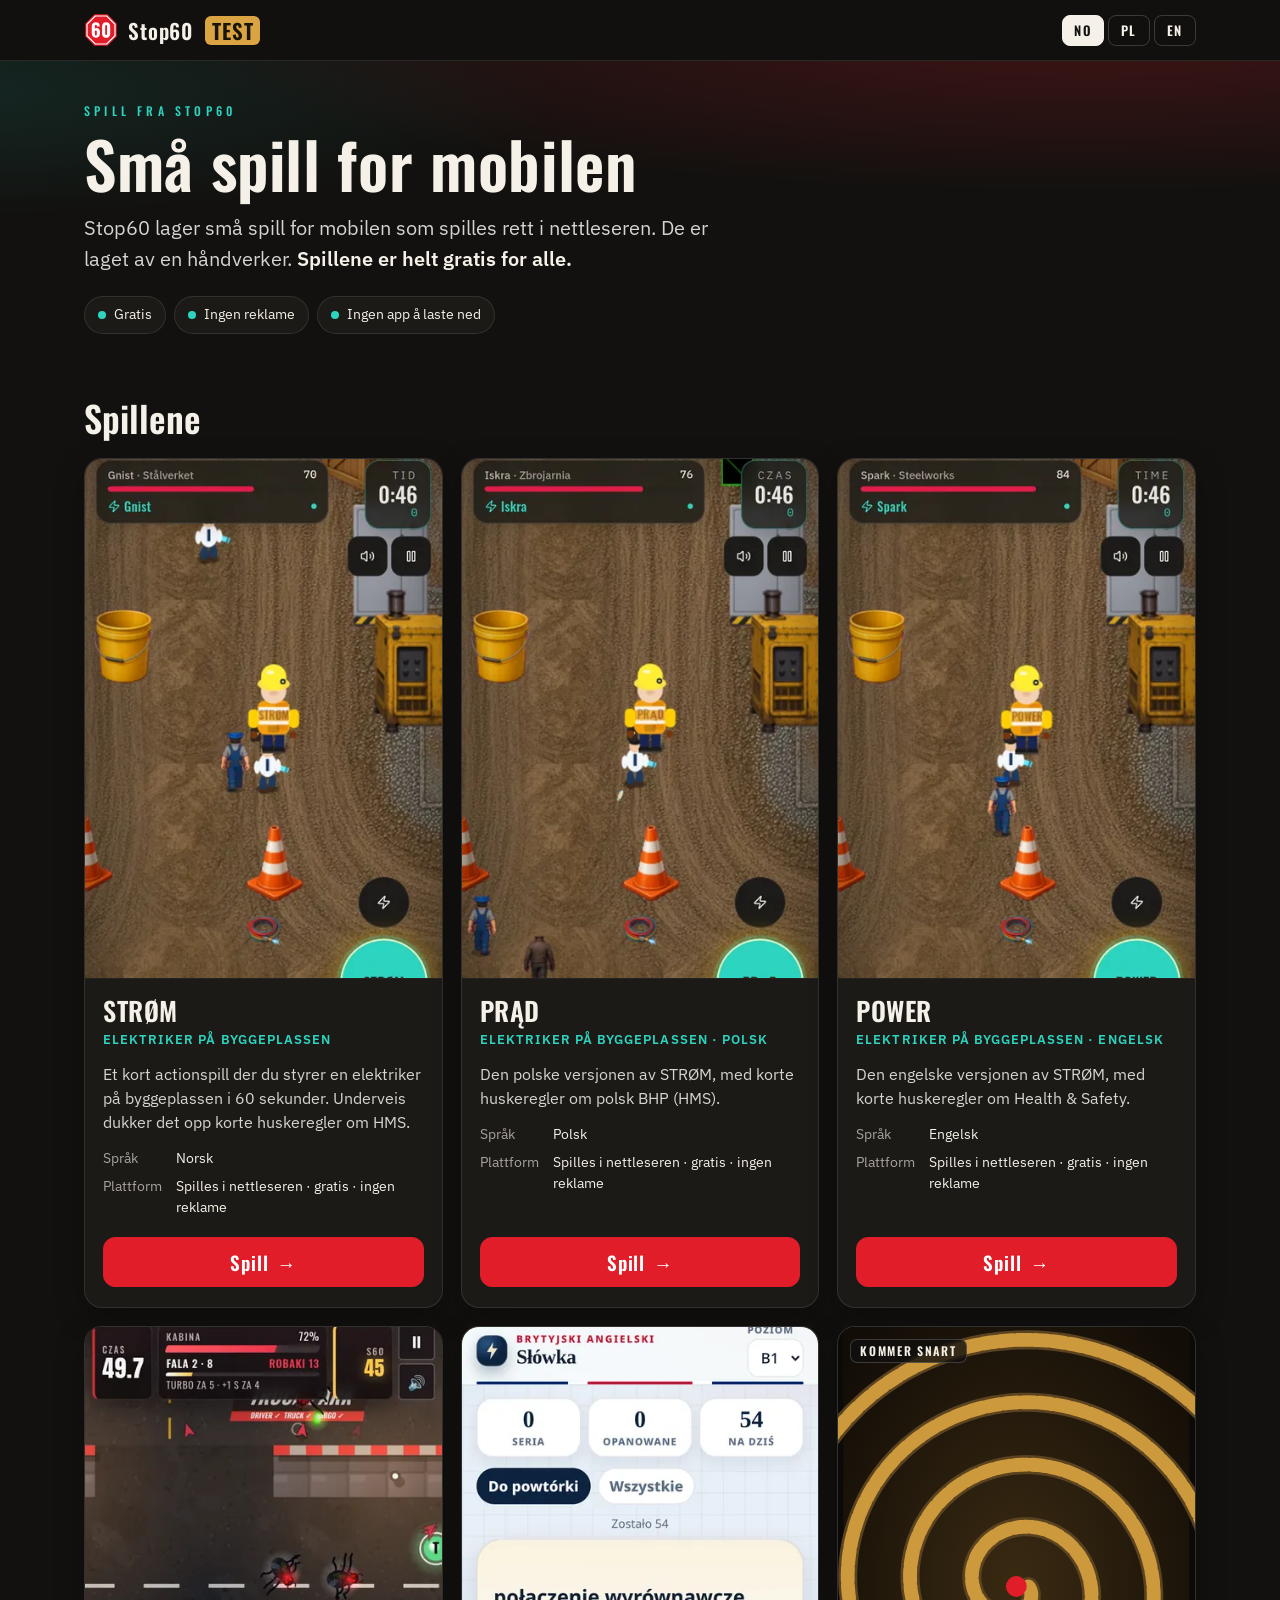
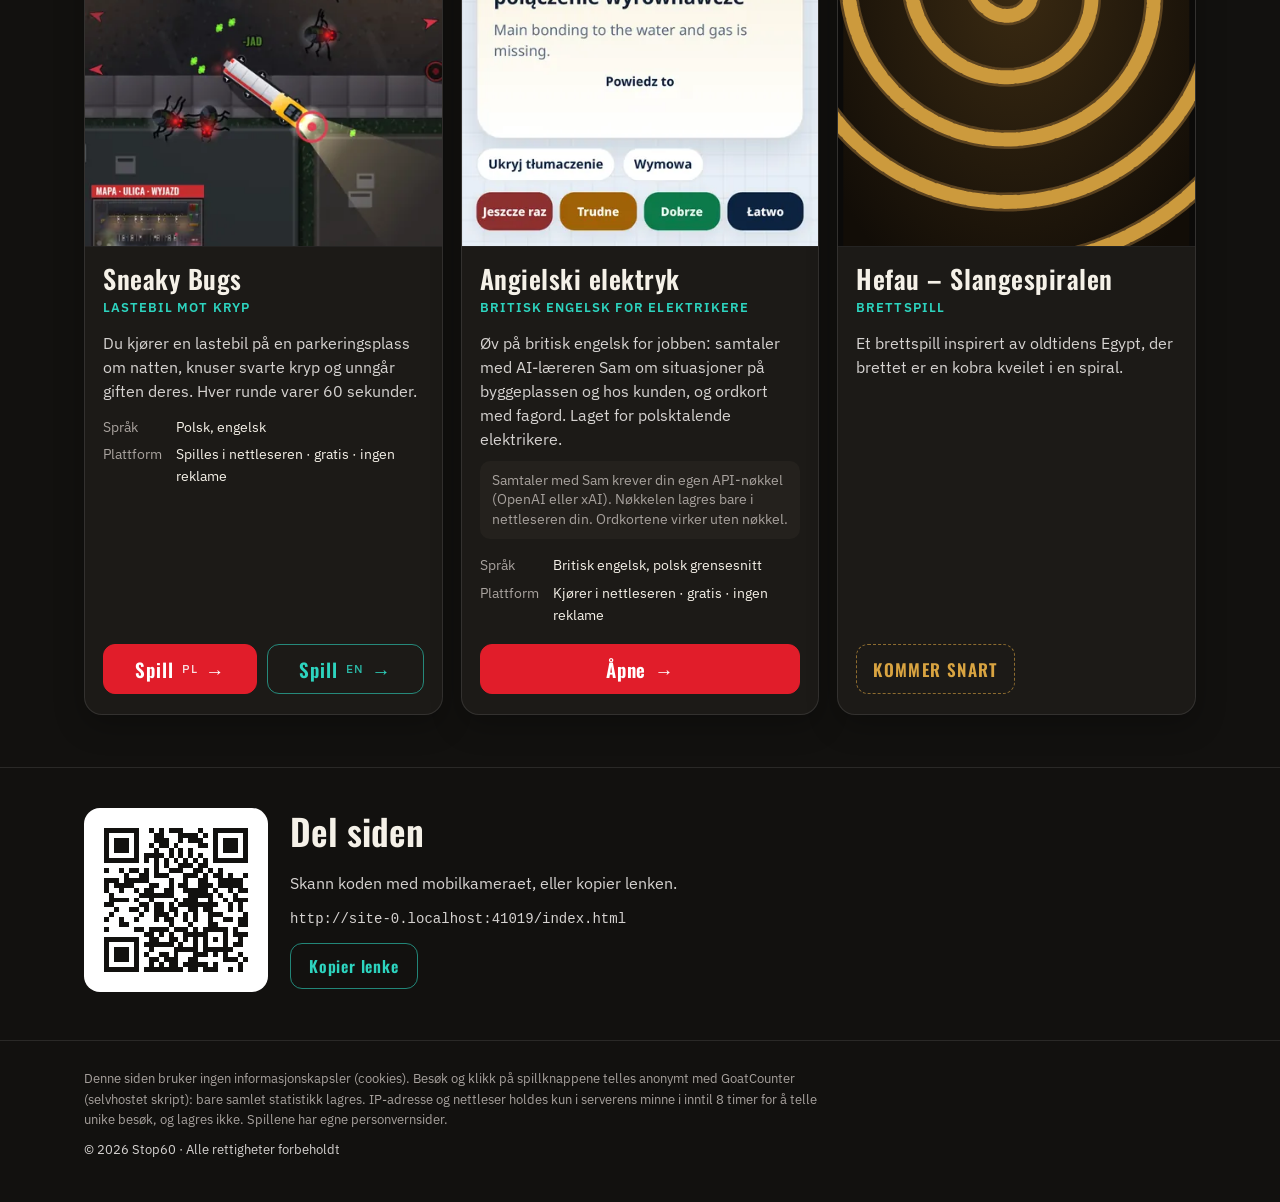
==== index.html @ 4aaf7605 "Stop60 portfolio – hidden test (noindex): NO/PL/EN, fresh screenshots, QR share, GoatCounter events," ====
<!DOCTYPE html>
<!-- Copyright (c) 2026 Stop60. All rights reserved. -->
<html lang="nb">
<head>
<meta charset="utf-8"/>
<meta name="viewport" content="width=device-width, initial-scale=1, viewport-fit=cover"/>
<meta name="robots" content="noindex,nofollow"/>
<title>Stop60 – små gratisspill i nettleseren</title>
<meta name="description" content="Små spill for mobilen fra Stop60. Spilles rett i nettleseren, helt gratis og uten reklame. Norsk, polsk og engelsk."/>
<meta name="theme-color" content="#12110f"/>
<meta name="color-scheme" content="dark"/>
<link rel="canonical" href="https://stop60.no/portfolio/"/>
<link rel="alternate" hreflang="nb" href="https://stop60.no/portfolio/"/>
<link rel="alternate" hreflang="pl" href="https://stop60.no/portfolio/pl/"/>
<link rel="alternate" hreflang="en" href="https://stop60.no/portfolio/en/"/>
<link rel="alternate" hreflang="x-default" href="https://stop60.no/portfolio/"/>
<link rel="icon" type="image/svg+xml" href="assets/favicon.svg"/>
<link rel="apple-touch-icon" href="assets/apple-touch-icon.png"/>
<link rel="preload" href="fonts/oswald-latin.woff2" as="font" type="font/woff2" crossorigin/>
<link rel="stylesheet" href="fonts/fonts.css"/>
<link rel="stylesheet" href="assets/style.css?v=1"/>
<meta property="og:type" content="website"/>
<meta property="og:site_name" content="Stop60"/>
<meta property="og:title" content="Stop60 – små gratisspill i nettleseren"/>
<meta property="og:description" content="Små spill for mobilen fra Stop60. Spilles rett i nettleseren, helt gratis og uten reklame. Norsk, polsk og engelsk."/>
<meta property="og:url" content="https://stop60.no/portfolio-test/"/>
<meta property="og:locale" content="nb_NO"/>
<meta property="og:locale:alternate" content="pl_PL"/>
<meta property="og:locale:alternate" content="en_GB"/>
<meta property="og:image" content="https://stop60.no/portfolio-test/assets/og-no.jpg"/>
<meta property="og:image:type" content="image/jpeg"/>
<meta property="og:image:width" content="1200"/>
<meta property="og:image:height" content="630"/>
<meta property="og:image:alt" content="Stop60 – Små gratisspill i nettleseren"/>
<meta name="twitter:card" content="summary_large_image"/>
<meta name="twitter:title" content="Stop60 – små gratisspill i nettleseren"/>
<meta name="twitter:description" content="Små spill for mobilen fra Stop60. Spilles rett i nettleseren, helt gratis og uten reklame. Norsk, polsk og engelsk."/>
<meta name="twitter:image" content="https://stop60.no/portfolio-test/assets/og-no.jpg"/>
<meta name="twitter:image:alt" content="Stop60 – Små gratisspill i nettleseren"/>
<script type="application/ld+json">{"@context":"https://schema.org","@graph":[{"@type":"Organization","@id":"https://stop60.no/#org","name":"Stop60","url":"https://stop60.no/","logo":"https://stop60.no/assets/apple-touch-icon.png"},{"@type":"ItemList","name":"Stop60 – små gratisspill i nettleseren","url":"https://stop60.no/portfolio/","itemListElement":[{"@type":"ListItem","position":1,"item":{"@type":"VideoGame","name":"STRØM","url":"https://stop60.no/strom/","description":"Et kort actionspill der du styrer en elektriker på byggeplassen i 60 sekunder. Underveis dukker det opp korte huskeregler om HMS.","inLanguage":["nb"],"image":"https://stop60.no/portfolio-test/assets/img/strom-800.webp","operatingSystem":"Any (web browser)","isAccessibleForFree":true,"offers":{"@type":"Offer","price":"0","priceCurrency":"NOK"},"publisher":{"@id":"https://stop60.no/#org"},"author":{"@id":"https://stop60.no/#org"},"gamePlatform":"Web browser","applicationCategory":"GameApplication","playMode":"SinglePlayer"}},{"@type":"ListItem","position":2,"item":{"@type":"VideoGame","name":"PRĄD","url":"https://stop60.no/prad/","description":"Den polske versjonen av STRØM, med korte huskeregler om polsk BHP (HMS).","inLanguage":["pl"],"image":"https://stop60.no/portfolio-test/assets/img/prad-800.webp","operatingSystem":"Any (web browser)","isAccessibleForFree":true,"offers":{"@type":"Offer","price":"0","priceCurrency":"NOK"},"publisher":{"@id":"https://stop60.no/#org"},"author":{"@id":"https://stop60.no/#org"},"gamePlatform":"Web browser","applicationCategory":"GameApplication","playMode":"SinglePlayer"}},{"@type":"ListItem","position":3,"item":{"@type":"VideoGame","name":"POWER","url":"https://stop60.no/power/","description":"Den engelske versjonen av STRØM, med korte huskeregler om Health & Safety.","inLanguage":["en"],"image":"https://stop60.no/portfolio-test/assets/img/power-800.webp","operatingSystem":"Any (web browser)","isAccessibleForFree":true,"offers":{"@type":"Offer","price":"0","priceCurrency":"NOK"},"publisher":{"@id":"https://stop60.no/#org"},"author":{"@id":"https://stop60.no/#org"},"gamePlatform":"Web browser","applicationCategory":"GameApplication","playMode":"SinglePlayer"}},{"@type":"ListItem","position":4,"item":{"@type":"VideoGame","name":"Sneaky Bugs","url":"https://stop60.no/robaki/","description":"Du kjører en lastebil på en parkeringsplass om natten, knuser svarte kryp og unngår giften deres. Hver runde varer 60 sekunder.","inLanguage":["pl","en"],"image":"https://stop60.no/portfolio-test/assets/img/robaki-800.webp","operatingSystem":"Any (web browser)","isAccessibleForFree":true,"offers":{"@type":"Offer","price":"0","priceCurrency":"NOK"},"publisher":{"@id":"https://stop60.no/#org"},"author":{"@id":"https://stop60.no/#org"},"gamePlatform":"Web browser","applicationCategory":"GameApplication","playMode":"SinglePlayer"}},{"@type":"ListItem","position":5,"item":{"@type":"WebApplication","name":"Angielski elektryk","url":"https://stop60.no/angielski-elektryk/","description":"Øv på britisk engelsk for jobben: samtaler med AI-læreren Sam om situasjoner på byggeplassen og hos kunden, og ordkort med fagord. Laget for polsktalende elektrikere.","inLanguage":["en","pl"],"image":"https://stop60.no/portfolio-test/assets/img/angielski-cards-800.webp","operatingSystem":"Any (web browser)","isAccessibleForFree":true,"offers":{"@type":"Offer","price":"0","priceCurrency":"NOK"},"publisher":{"@id":"https://stop60.no/#org"},"author":{"@id":"https://stop60.no/#org"},"applicationCategory":"EducationalApplication"}}]}]}</script>
<script data-goatcounter="https://jtaczala-games.goatcounter.com/count" async src="count.js"></script>
<script defer src="assets/qrcode.min.js"></script>
<script defer src="assets/app.js?v=1"></script>
</head>
<body data-i18n='{&quot;copied&quot;: &quot;Lenken er kopiert&quot;, &quot;copy&quot;: &quot;Kopier lenke&quot;, &quot;qr&quot;: &quot;QR-kode til denne siden&quot;}'>
<a class="skip" href="#main">Hopp til innholdet</a>
<header class="top"><div class="wrap">
<a class="brand" href="./" aria-label="Stop60"><img src="assets/favicon.svg" alt="" width="34" height="34"/><span>Stop60</span> <span class="badge" title="Testversjon – ikke publisert">TEST</span></a>
<nav aria-label="Språk"><ul class="lang"><li><a href="./" hreflang="nb" lang="nb" title="Norsk" data-gc="portfolio-lang-no" aria-current="page">NO</a></li><li><a href="pl/" hreflang="pl" lang="pl" title="Polski" data-gc="portfolio-lang-pl">PL</a></li><li><a href="en/" hreflang="en" lang="en" title="English" data-gc="portfolio-lang-en">EN</a></li></ul></nav>
</div></header>
<main id="main">
<section class="intro"><div class="wrap">
<p class="k">Spill fra Stop60</p>
<h1>Små spill for mobilen</h1>
<p class="lead">Stop60 lager små spill for mobilen som spilles rett i nettleseren. De er laget av en håndverker. <b>Spillene er helt gratis for alle.</b></p>
<ul class="pills"><li>Gratis</li><li>Ingen reklame</li><li>Ingen app å laste ned</li></ul>
</div></section>
<section class="s" id="games"><div class="wrap">
<h2>Spillene</h2>
<ul class="games">
<li class="game" id="strom"><div class="shot"><img src="assets/img/strom-420.webp" srcset="assets/img/strom-420.webp 420w, assets/img/strom-800.webp 800w" sizes="(min-width:1080px) 360px, (min-width:720px) 46vw, 92vw" width="800" height="1201" loading="lazy" decoding="async" alt="STRØM – skjermbilde fra spillet"/></div><div class="body"><h3>STRØM</h3><p class="sub">Elektriker på byggeplassen</p><p class="desc">Et kort actionspill der du styrer en elektriker på byggeplassen i 60 sekunder. Underveis dukker det opp korte huskeregler om HMS.</p><dl class="meta"><dt>Språk</dt><dd>Norsk</dd><dt>Plattform</dt><dd>Spilles i nettleseren · gratis · ingen reklame</dd></dl><div class="acts"><a class="btn" href="/strom/?ref=portfolio" data-gc="portfolio-click-strom">Spill</a></div></div></li>
<li class="game" id="prad"><div class="shot"><img src="assets/img/prad-420.webp" srcset="assets/img/prad-420.webp 420w, assets/img/prad-800.webp 800w" sizes="(min-width:1080px) 360px, (min-width:720px) 46vw, 92vw" width="800" height="1201" loading="lazy" decoding="async" alt="PRĄD – skjermbilde fra spillet"/></div><div class="body"><h3>PRĄD</h3><p class="sub">Elektriker på byggeplassen · polsk</p><p class="desc">Den polske versjonen av STRØM, med korte huskeregler om polsk BHP (HMS).</p><dl class="meta"><dt>Språk</dt><dd>Polsk</dd><dt>Plattform</dt><dd>Spilles i nettleseren · gratis · ingen reklame</dd></dl><div class="acts"><a class="btn" href="/prad/?ref=portfolio" data-gc="portfolio-click-prad">Spill</a></div></div></li>
<li class="game" id="power"><div class="shot"><img src="assets/img/power-420.webp" srcset="assets/img/power-420.webp 420w, assets/img/power-800.webp 800w" sizes="(min-width:1080px) 360px, (min-width:720px) 46vw, 92vw" width="800" height="1201" loading="lazy" decoding="async" alt="POWER – skjermbilde fra spillet"/></div><div class="body"><h3>POWER</h3><p class="sub">Elektriker på byggeplassen · engelsk</p><p class="desc">Den engelske versjonen av STRØM, med korte huskeregler om Health &amp; Safety.</p><dl class="meta"><dt>Språk</dt><dd>Engelsk</dd><dt>Plattform</dt><dd>Spilles i nettleseren · gratis · ingen reklame</dd></dl><div class="acts"><a class="btn" href="/power/?ref=portfolio" data-gc="portfolio-click-power">Spill</a></div></div></li>
<li class="game" id="robaki"><div class="shot"><img src="assets/img/robaki-420.webp" srcset="assets/img/robaki-420.webp 420w, assets/img/robaki-800.webp 800w" sizes="(min-width:1080px) 360px, (min-width:720px) 46vw, 92vw" width="800" height="1201" loading="lazy" decoding="async" alt="Sneaky Bugs – skjermbilde fra spillet"/></div><div class="body"><h3>Sneaky Bugs</h3><p class="sub">Lastebil mot kryp</p><p class="desc">Du kjører en lastebil på en parkeringsplass om natten, knuser svarte kryp og unngår giften deres. Hver runde varer 60 sekunder.</p><dl class="meta"><dt>Språk</dt><dd>Polsk, engelsk</dd><dt>Plattform</dt><dd>Spilles i nettleseren · gratis · ingen reklame</dd></dl><div class="acts"><a class="btn" href="/robaki/?ref=portfolio" data-gc="portfolio-click-robaki" hreflang="pl">Spill <small>PL</small></a><a class="btn alt" href="/robaki/en/?ref=portfolio" data-gc="portfolio-click-robaki-en" hreflang="en">Spill <small>EN</small></a></div></div></li>
<li class="game" id="angielski"><div class="shot"><img src="assets/img/angielski-cards-420.webp" srcset="assets/img/angielski-cards-420.webp 420w, assets/img/angielski-cards-800.webp 800w" sizes="(min-width:1080px) 360px, (min-width:720px) 46vw, 92vw" width="800" height="1201" loading="lazy" decoding="async" alt="Angielski elektryk – skjermbilde fra spillet"/></div><div class="body"><h3>Angielski elektryk</h3><p class="sub">Britisk engelsk for elektrikere</p><p class="desc">Øv på britisk engelsk for jobben: samtaler med AI-læreren Sam om situasjoner på byggeplassen og hos kunden, og ordkort med fagord. Laget for polsktalende elektrikere.</p><p class="note">Samtaler med Sam krever din egen API-nøkkel (OpenAI eller xAI). Nøkkelen lagres bare i nettleseren din. Ordkortene virker uten nøkkel.</p><dl class="meta"><dt>Språk</dt><dd>Britisk engelsk, polsk grensesnitt</dd><dt>Plattform</dt><dd>Kjører i nettleseren · gratis · ingen reklame</dd></dl><div class="acts"><a class="btn" href="/angielski-elektryk/?ref=portfolio" data-gc="portfolio-click-angielski">Åpne</a></div></div></li>
<li class="game" id="hefau"><div class="shot"><svg viewBox="0 0 400 600" role="img" aria-label="Hefau – Slangespiralen" xmlns="http://www.w3.org/2000/svg">
<defs><radialGradient id="sg" cx="50%" cy="50%" r="65%"><stop offset="0" stop-color="#3a2a12"/><stop offset="1" stop-color="#120d07"/></radialGradient></defs>
<rect width="400" height="600" fill="url(#sg)"/>
<path d="M214.0,300.0 L214.4,300.6 L214.8,301.1 L215.2,301.8 L215.6,302.4 L215.9,303.1 L216.2,303.8 L216.5,304.5 L216.7,305.3 L216.9,306.1 L217.1,306.9 L217.2,307.7 L217.3,308.5 L217.3,309.4 L217.3,310.3 L217.3,311.2 L217.2,312.1 L217.1,313.0 L216.9,313.9 L216.7,314.8 L216.5,315.8 L216.1,316.7 L215.8,317.6 L215.4,318.6 L214.9,319.5 L214.4,320.4 L213.9,321.3 L213.3,322.2 L212.6,323.1 L211.9,323.9 L211.2,324.8 L210.4,325.6 L209.6,326.4 L208.7,327.1 L207.8,327.9 L206.8,328.6 L205.8,329.2 L204.7,329.9 L203.6,330.5 L202.5,331.0 L201.3,331.5 L200.1,332.0 L198.9,332.4 L197.6,332.8 L196.3,333.1 L195.0,333.4 L193.7,333.6 L192.3,333.8 L190.9,333.9 L189.5,333.9 L188.0,333.9 L186.6,333.8 L185.1,333.7 L183.7,333.5 L182.2,333.2 L180.7,332.9 L179.2,332.5 L177.7,332.1 L176.3,331.6 L174.8,331.0 L173.3,330.3 L171.9,329.6 L170.5,328.8 L169.1,327.9 L167.7,327.0 L166.3,326.0 L165.0,325.0 L163.7,323.9 L162.5,322.7 L161.2,321.5 L160.0,320.2 L158.9,318.8 L157.8,317.4 L156.8,315.9 L155.8,314.4 L154.8,312.8 L153.9,311.2 L153.1,309.5 L152.4,307.8 L151.7,306.0 L151.0,304.2 L150.5,302.3 L150.0,300.4 L149.6,298.5 L149.2,296.6 L148.9,294.6 L148.8,292.6 L148.6,290.5 L148.6,288.5 L148.7,286.4 L148.8,284.4 L149.0,282.3 L149.3,280.2 L149.7,278.1 L150.2,276.0 L150.8,273.9 L151.4,271.8 L152.2,269.7 L153.0,267.7 L153.9,265.6 L154.9,263.6 L156.0,261.6 L157.2,259.7 L158.4,257.8 L159.8,255.9 L161.2,254.1 L162.7,252.3 L164.3,250.5 L166.0,248.8 L167.7,247.2 L169.6,245.6 L171.5,244.1 L173.4,242.6 L175.5,241.3 L177.6,240.0 L179.8,238.7 L182.0,237.6 L184.3,236.5 L186.6,235.5 L189.0,234.6 L191.5,233.8 L194.0,233.1 L196.5,232.5 L199.1,232.0 L201.7,231.5 L204.3,231.2 L207.0,231.0 L209.7,230.9 L212.4,230.9 L215.1,231.0 L217.9,231.2 L220.6,231.5 L223.4,231.9 L226.1,232.4 L228.8,233.1 L231.6,233.8 L234.3,234.7 L236.9,235.7 L239.6,236.8 L242.2,237.9 L244.8,239.3 L247.4,240.7 L249.9,242.2 L252.4,243.8 L254.8,245.6 L257.2,247.4 L259.5,249.3 L261.7,251.4 L263.9,253.5 L266.0,255.7 L268.0,258.0 L269.9,260.5 L271.8,263.0 L273.5,265.5 L275.2,268.2 L276.8,270.9 L278.3,273.8 L279.6,276.6 L280.9,279.6 L282.0,282.6 L283.1,285.7 L284.0,288.8 L284.8,292.0 L285.5,295.2 L286.0,298.5 L286.5,301.7 L286.8,305.1 L287.0,308.4 L287.0,311.8 L286.9,315.2 L286.7,318.6 L286.4,322.0 L285.9,325.4 L285.3,328.8 L284.5,332.2 L283.6,335.6 L282.6,338.9 L281.4,342.3 L280.2,345.6 L278.7,348.8 L277.2,352.0 L275.5,355.2 L273.7,358.3 L271.7,361.4 L269.6,364.4 L267.4,367.3 L265.1,370.1 L262.7,372.9 L260.1,375.6 L257.5,378.2 L254.7,380.7 L251.8,383.1 L248.8,385.4 L245.7,387.6 L242.5,389.7 L239.2,391.6 L235.9,393.5 L232.4,395.2 L228.9,396.8 L225.3,398.2 L221.6,399.6 L217.8,400.7 L214.0,401.8 L210.2,402.7 L206.3,403.4 L202.3,404.0 L198.4,404.5 L194.3,404.8 L190.3,404.9 L186.2,404.9 L182.2,404.8 L178.1,404.4 L174.0,403.9 L169.9,403.3 L165.9,402.5 L161.8,401.5 L157.8,400.4 L153.8,399.1 L149.9,397.7 L146.0,396.1 L142.1,394.3 L138.3,392.4 L134.6,390.3 L130.9,388.1 L127.3,385.7 L123.8,383.2 L120.3,380.6 L117.0,377.8 L113.8,374.8 L110.6,371.7 L107.6,368.5 L104.7,365.2 L101.9,361.8 L99.2,358.2 L96.7,354.5 L94.3,350.7 L92.0,346.8 L89.9,342.8 L87.9,338.7 L86.1,334.5 L84.5,330.3 L83.0,325.9 L81.6,321.5 L80.5,317.0 L79.5,312.5 L78.6,307.9 L78.0,303.3 L77.5,298.6 L77.2,293.9 L77.1,289.2 L77.1,284.5 L77.4,279.7 L77.8,274.9 L78.5,270.2 L79.3,265.5 L80.2,260.7 L81.4,256.0 L82.8,251.4 L84.3,246.7 L86.1,242.2 L88.0,237.6 L90.0,233.2 L92.3,228.8 L94.8,224.5 L97.4,220.2 L100.2,216.1 L103.1,212.0 L106.2,208.1 L109.5,204.3 L112.9,200.5 L116.5,197.0 L120.3,193.5 L124.1,190.2 L128.1,187.0 L132.3,183.9 L136.6,181.0 L141.0,178.3 L145.5,175.7 L150.1,173.3 L154.8,171.1 L159.7,169.1 L164.6,167.2 L169.6,165.5 L174.7,164.0 L179.8,162.7 L185.0,161.6 L190.3,160.7 L195.6,160.0 L200.9,159.5 L206.3,159.2 L211.7,159.1 L217.2,159.2 L222.6,159.5 L228.0,160.1 L233.5,160.8 L238.9,161.8 L244.3,162.9 L249.6,164.3 L254.9,165.9 L260.2,167.7 L265.4,169.7 L270.5,171.9 L275.6,174.3 L280.6,176.9 L285.5,179.7 L290.3,182.7 L295.0,185.9 L299.6,189.3 L304.0,192.9 L308.4,196.6 L312.6,200.6 L316.6,204.7 L320.5,208.9 L324.3,213.3 L327.9,217.9 L331.3,222.6 L334.5,227.5 L337.6,232.5 L340.5,237.6 L343.2,242.9 L345.7,248.2 L347.9,253.7 L350.0,259.3 L351.9,264.9 L353.6,270.7 L355.0,276.5 L356.2,282.4 L357.2,288.3 L358.0,294.3 L358.5,300.4 L358.8,306.4 L358.9,312.5 L358.8,318.6 L358.4,324.8 L357.7,330.9 L356.9,337.0 L355.8,343.1 L354.4,349.1 L352.9,355.1 L351.0,361.1 L349.0,367.0 L346.7,372.8 L344.2,378.6 L341.5,384.3 L338.5,389.8 L335.4,395.3 L332.0,400.7 L328.4,405.9 L324.6,411.1 L320.6,416.0 L316.3,420.9 L311.9,425.6 L307.3,430.1 L302.6,434.4 L297.6,438.6 L292.5,442.6 L287.2,446.4 L281.7,450.0 L276.1,453.4 L270.4,456.6 L264.5,459.6 L258.5,462.4 L252.4,464.9 L246.2,467.2 L239.9,469.3 L233.5,471.1 L227.0,472.7 L220.4,474.0 L213.8,475.1 L207.1,476.0 L200.4,476.6 L193.6,476.9 L186.9,476.9 L180.1,476.7 L173.3,476.3 L166.5,475.6 L159.7,474.6 L152.9,473.3 L146.2,471.8 L139.5,470.1 L132.9,468.1 L126.4,465.8 L119.9,463.2 L113.5,460.4 L107.2,457.4 L101.0,454.1 L95.0,450.6 L89.0,446.8 L83.2,442.8 L77.6,438.6 L72.1,434.1 L66.7,429.4 L61.6,424.5 L56.6,419.4 L51.8,414.1 L47.1,408.7 L42.7,403.0 L38.5,397.1 L34.6,391.1 L30.8,384.9 L27.3,378.6 L24.0,372.1 L21.0,365.5 L18.2,358.7 L15.7,351.8 L13.4,344.9 L11.4,337.8 L9.6,330.6 L8.2,323.4 L7.0,316.1 L6.1,308.7 L5.4,301.3 L5.1,293.9 L5.0,286.4 L5.3,278.9 L5.8,271.4 L6.6,263.9 L7.7,256.5 L9.0,249.1 L10.7,241.7 L12.7,234.3 L14.9,227.1 L17.4,219.9 L20.2,212.8 L23.3,205.8 L26.6,198.9 L30.2,192.1 L34.1,185.4 L38.3,178.9 L42.7,172.5 L47.3,166.3 L52.2,160.3 L57.4,154.4 L62.7,148.8 L68.3,143.3 L74.1,138.1 L80.2,133.0 L86.4,128.2 L92.8,123.6 L99.4,119.2 L106.2,115.1 L113.1,111.3 L120.2,107.7 L127.5,104.4 L134.9,101.3 L142.4,98.6 L150.0,96.1 L157.7,93.9 L165.6,92.0 L173.5,90.4 L181.5,89.1 L189.5,88.1 L197.6,87.4 L205.7,87.1 L213.9,87.0 L222.1,87.2 L230.2,87.8 L238.4,88.7 L246.5,89.9 L254.6,91.4 L262.7,93.2 L270.7,95.3 L278.6,97.8 L286.5,100.5 L294.2,103.6 L301.8,106.9 L309.4,110.6 L316.8,114.5 L324.0,118.8 L331.1,123.3 L338.0,128.1 L344.8,133.1 L351.3,138.5 L357.7,144.0 L363.9,149.9 L369.8,156.0 L375.6,162.3 L381.0,168.8 L386.3,175.6 L391.3,182.6 L396.0,189.8 L400.5,197.1 L404.6,204.7 L408.5,212.4 L412.1,220.3 L415.5,228.3 L418.5,236.4 L421.1,244.7 L423.5,253.1 L425.6,261.6 L427.3,270.2 L428.7,278.9 L429.8,287.6 L430.6,296.4 L431.0,305.2 L431.0,314.0 L430.8,322.9 L430.2,331.8 L429.2,340.6 L427.9,349.4 L426.3,358.2 L424.3,366.9 L422.0,375.6 L419.4,384.2 L416.4,392.7 L413.1,401.0 L409.5,409.3 L405.6,417.4 L401.3,425.4 L396.7,433.3 L391.8,441.0 L386.7,448.5 L381.2,455.8 L375.4,462.9 L369.4,469.8 L363.1,476.4 L356.5,482.9 L349.7,489.1 L342.6,495.0 L335.3,500.7 L327.8,506.1 L320.0,511.2 L312.1,516.0 L303.9,520.5 L295.6,524.7 L287.1,528.6 L278.5,532.2 L269.7,535.4 L260.7,538.4 L251.7,540.9 L242.5,543.2 L233.2,545.0 L223.9,546.6 L214.5,547.7 L205.0,548.6 L195.5,549.0 L186.0,549.1 L176.4,548.8 L166.9,548.2 L157.4,547.1 L147.9,545.8 L138.4,544.0 L129.0,541.9 L119.7,539.4 L110.5,536.6 L101.3,533.4 L92.3,529.9 L83.4,526.0 L74.6,521.8 L66.0,517.2 L57.6,512.3 L49.3,507.0 L41.2,501.5 L33.4,495.6 L25.7,489.4 L18.3,482.9 L11.1,476.2 L4.2,469.1 L-2.5,461.8 L-8.8,454.2 L-14.9,446.3 L-20.7,438.3 L-26.2,429.9 L-31.4,421.4 L-36.3,412.7 L-40.8,403.7 L-45.0,394.6 L-48.9,385.3 L-52.4,375.9 L-55.5,366.3 L-58.3,356.6 L-60.7,346.8 L-62.7,336.8 L-64.4,326.8 L-65.6,316.7 L-66.5,306.6 L-67.0,296.4 L-67.1,286.2 L-66.9,275.9 L-66.2,265.7 L-65.1,255.5 L-63.6,245.3 L-61.8,235.2 L-59.5,225.1 L-56.9,215.1 L-53.9,205.2 L-50.5,195.4 L-46.7,185.7 L-42.6,176.2 L-38.0,166.8 L-33.2,157.6 L-27.9,148.5 L-22.3,139.7 L-16.4,131.1 L-10.1,122.6 L-3.5,114.4 L3.4,106.5 L10.7,98.8 L18.2,91.4 L26.0,84.3 L34.1,77.4 L42.5,70.9 L51.1,64.7 L60.0,58.8 L69.1,53.2 L78.4,48.0 L88.0,43.1 L97.7,38.6 L107.6,34.5 L117.7,30.7 L127.9,27.4 L138.3,24.4 L148.8,21.8 L159.4,19.6 L170.1,17.8 L180.9,16.5 L191.7,15.5 L202.6,14.9 L213.5,14.8 L224.4,15.1 L235.3,15.8 L246.2,16.9 L257.1,18.5 L267.9,20.4 L278.6,22.8 L289.3,25.6 L299.9,28.8 L310.3,32.4 L320.6,36.4 L330.8,40.8 L340.8,45.6 L350.7,50.8 L360.3,56.4 L369.8,62.3 L379.0,68.6 L388.0,75.3 L396.7,82.3 L405.2,89.7 L413.4,97.4 L421.3,105.4 L428.9,113.7 L436.2,122.3 L443.2,131.2 L449.8,140.4 L456.1,149.8 L462.1,159.5 L467.6,169.4 L472.8,179.6 L477.7,189.9 L482.1,200.4 L486.1,211.2 L489.7,222.0 L492.9,233.1 L495.7,244.2 L498.0,255.5 L499.9,266.8 L501.4,278.3 L502.5,289.8 L503.1,301.4 L503.2,313.0 L503.0,324.6 L502.2,336.2 L501.1,347.8 L499.5,359.3 L497.4,370.8 L494.9,382.2 L492.0,393.6 L488.6,404.8 L484.8,415.9 L480.6,426.9 L475.9,437.7 L470.8,448.3 L465.3,458.8 L459.4,469.1 L453.2,479.1 L446.5,488.9 L439.4,498.5 L432.0,507.8 L424.2,516.8 L416.1,525.5 L407.6,533.9 L398.8,542.0 L389.7,549.8 L380.2,557.2 L370.5,564.3 L360.5,571.0 L350.3,577.3 L339.8,583.2 L329.0,588.7 L318.1,593.9 L306.9,598.6 L295.6,602.9 L284.0,606.7 L272.4,610.1 L260.5,613.1 L248.6,615.6 L236.6,617.7 L224.4,619.3 L212.2,620.4 L200.0,621.1" fill="none" stroke="#5c4320" stroke-width="22" stroke-linecap="round"/>
<path d="M214.0,300.0 L214.4,300.6 L214.8,301.1 L215.2,301.8 L215.6,302.4 L215.9,303.1 L216.2,303.8 L216.5,304.5 L216.7,305.3 L216.9,306.1 L217.1,306.9 L217.2,307.7 L217.3,308.5 L217.3,309.4 L217.3,310.3 L217.3,311.2 L217.2,312.1 L217.1,313.0 L216.9,313.9 L216.7,314.8 L216.5,315.8 L216.1,316.7 L215.8,317.6 L215.4,318.6 L214.9,319.5 L214.4,320.4 L213.9,321.3 L213.3,322.2 L212.6,323.1 L211.9,323.9 L211.2,324.8 L210.4,325.6 L209.6,326.4 L208.7,327.1 L207.8,327.9 L206.8,328.6 L205.8,329.2 L204.7,329.9 L203.6,330.5 L202.5,331.0 L201.3,331.5 L200.1,332.0 L198.9,332.4 L197.6,332.8 L196.3,333.1 L195.0,333.4 L193.7,333.6 L192.3,333.8 L190.9,333.9 L189.5,333.9 L188.0,333.9 L186.6,333.8 L185.1,333.7 L183.7,333.5 L182.2,333.2 L180.7,332.9 L179.2,332.5 L177.7,332.1 L176.3,331.6 L174.8,331.0 L173.3,330.3 L171.9,329.6 L170.5,328.8 L169.1,327.9 L167.7,327.0 L166.3,326.0 L165.0,325.0 L163.7,323.9 L162.5,322.7 L161.2,321.5 L160.0,320.2 L158.9,318.8 L157.8,317.4 L156.8,315.9 L155.8,314.4 L154.8,312.8 L153.9,311.2 L153.1,309.5 L152.4,307.8 L151.7,306.0 L151.0,304.2 L150.5,302.3 L150.0,300.4 L149.6,298.5 L149.2,296.6 L148.9,294.6 L148.8,292.6 L148.6,290.5 L148.6,288.5 L148.7,286.4 L148.8,284.4 L149.0,282.3 L149.3,280.2 L149.7,278.1 L150.2,276.0 L150.8,273.9 L151.4,271.8 L152.2,269.7 L153.0,267.7 L153.9,265.6 L154.9,263.6 L156.0,261.6 L157.2,259.7 L158.4,257.8 L159.8,255.9 L161.2,254.1 L162.7,252.3 L164.3,250.5 L166.0,248.8 L167.7,247.2 L169.6,245.6 L171.5,244.1 L173.4,242.6 L175.5,241.3 L177.6,240.0 L179.8,238.7 L182.0,237.6 L184.3,236.5 L186.6,235.5 L189.0,234.6 L191.5,233.8 L194.0,233.1 L196.5,232.5 L199.1,232.0 L201.7,231.5 L204.3,231.2 L207.0,231.0 L209.7,230.9 L212.4,230.9 L215.1,231.0 L217.9,231.2 L220.6,231.5 L223.4,231.9 L226.1,232.4 L228.8,233.1 L231.6,233.8 L234.3,234.7 L236.9,235.7 L239.6,236.8 L242.2,237.9 L244.8,239.3 L247.4,240.7 L249.9,242.2 L252.4,243.8 L254.8,245.6 L257.2,247.4 L259.5,249.3 L261.7,251.4 L263.9,253.5 L266.0,255.7 L268.0,258.0 L269.9,260.5 L271.8,263.0 L273.5,265.5 L275.2,268.2 L276.8,270.9 L278.3,273.8 L279.6,276.6 L280.9,279.6 L282.0,282.6 L283.1,285.7 L284.0,288.8 L284.8,292.0 L285.5,295.2 L286.0,298.5 L286.5,301.7 L286.8,305.1 L287.0,308.4 L287.0,311.8 L286.9,315.2 L286.7,318.6 L286.4,322.0 L285.9,325.4 L285.3,328.8 L284.5,332.2 L283.6,335.6 L282.6,338.9 L281.4,342.3 L280.2,345.6 L278.7,348.8 L277.2,352.0 L275.5,355.2 L273.7,358.3 L271.7,361.4 L269.6,364.4 L267.4,367.3 L265.1,370.1 L262.7,372.9 L260.1,375.6 L257.5,378.2 L254.7,380.7 L251.8,383.1 L248.8,385.4 L245.7,387.6 L242.5,389.7 L239.2,391.6 L235.9,393.5 L232.4,395.2 L228.9,396.8 L225.3,398.2 L221.6,399.6 L217.8,400.7 L214.0,401.8 L210.2,402.7 L206.3,403.4 L202.3,404.0 L198.4,404.5 L194.3,404.8 L190.3,404.9 L186.2,404.9 L182.2,404.8 L178.1,404.4 L174.0,403.9 L169.9,403.3 L165.9,402.5 L161.8,401.5 L157.8,400.4 L153.8,399.1 L149.9,397.7 L146.0,396.1 L142.1,394.3 L138.3,392.4 L134.6,390.3 L130.9,388.1 L127.3,385.7 L123.8,383.2 L120.3,380.6 L117.0,377.8 L113.8,374.8 L110.6,371.7 L107.6,368.5 L104.7,365.2 L101.9,361.8 L99.2,358.2 L96.7,354.5 L94.3,350.7 L92.0,346.8 L89.9,342.8 L87.9,338.7 L86.1,334.5 L84.5,330.3 L83.0,325.9 L81.6,321.5 L80.5,317.0 L79.5,312.5 L78.6,307.9 L78.0,303.3 L77.5,298.6 L77.2,293.9 L77.1,289.2 L77.1,284.5 L77.4,279.7 L77.8,274.9 L78.5,270.2 L79.3,265.5 L80.2,260.7 L81.4,256.0 L82.8,251.4 L84.3,246.7 L86.1,242.2 L88.0,237.6 L90.0,233.2 L92.3,228.8 L94.8,224.5 L97.4,220.2 L100.2,216.1 L103.1,212.0 L106.2,208.1 L109.5,204.3 L112.9,200.5 L116.5,197.0 L120.3,193.5 L124.1,190.2 L128.1,187.0 L132.3,183.9 L136.6,181.0 L141.0,178.3 L145.5,175.7 L150.1,173.3 L154.8,171.1 L159.7,169.1 L164.6,167.2 L169.6,165.5 L174.7,164.0 L179.8,162.7 L185.0,161.6 L190.3,160.7 L195.6,160.0 L200.9,159.5 L206.3,159.2 L211.7,159.1 L217.2,159.2 L222.6,159.5 L228.0,160.1 L233.5,160.8 L238.9,161.8 L244.3,162.9 L249.6,164.3 L254.9,165.9 L260.2,167.7 L265.4,169.7 L270.5,171.9 L275.6,174.3 L280.6,176.9 L285.5,179.7 L290.3,182.7 L295.0,185.9 L299.6,189.3 L304.0,192.9 L308.4,196.6 L312.6,200.6 L316.6,204.7 L320.5,208.9 L324.3,213.3 L327.9,217.9 L331.3,222.6 L334.5,227.5 L337.6,232.5 L340.5,237.6 L343.2,242.9 L345.7,248.2 L347.9,253.7 L350.0,259.3 L351.9,264.9 L353.6,270.7 L355.0,276.5 L356.2,282.4 L357.2,288.3 L358.0,294.3 L358.5,300.4 L358.8,306.4 L358.9,312.5 L358.8,318.6 L358.4,324.8 L357.7,330.9 L356.9,337.0 L355.8,343.1 L354.4,349.1 L352.9,355.1 L351.0,361.1 L349.0,367.0 L346.7,372.8 L344.2,378.6 L341.5,384.3 L338.5,389.8 L335.4,395.3 L332.0,400.7 L328.4,405.9 L324.6,411.1 L320.6,416.0 L316.3,420.9 L311.9,425.6 L307.3,430.1 L302.6,434.4 L297.6,438.6 L292.5,442.6 L287.2,446.4 L281.7,450.0 L276.1,453.4 L270.4,456.6 L264.5,459.6 L258.5,462.4 L252.4,464.9 L246.2,467.2 L239.9,469.3 L233.5,471.1 L227.0,472.7 L220.4,474.0 L213.8,475.1 L207.1,476.0 L200.4,476.6 L193.6,476.9 L186.9,476.9 L180.1,476.7 L173.3,476.3 L166.5,475.6 L159.7,474.6 L152.9,473.3 L146.2,471.8 L139.5,470.1 L132.9,468.1 L126.4,465.8 L119.9,463.2 L113.5,460.4 L107.2,457.4 L101.0,454.1 L95.0,450.6 L89.0,446.8 L83.2,442.8 L77.6,438.6 L72.1,434.1 L66.7,429.4 L61.6,424.5 L56.6,419.4 L51.8,414.1 L47.1,408.7 L42.7,403.0 L38.5,397.1 L34.6,391.1 L30.8,384.9 L27.3,378.6 L24.0,372.1 L21.0,365.5 L18.2,358.7 L15.7,351.8 L13.4,344.9 L11.4,337.8 L9.6,330.6 L8.2,323.4 L7.0,316.1 L6.1,308.7 L5.4,301.3 L5.1,293.9 L5.0,286.4 L5.3,278.9 L5.8,271.4 L6.6,263.9 L7.7,256.5 L9.0,249.1 L10.7,241.7 L12.7,234.3 L14.9,227.1 L17.4,219.9 L20.2,212.8 L23.3,205.8 L26.6,198.9 L30.2,192.1 L34.1,185.4 L38.3,178.9 L42.7,172.5 L47.3,166.3 L52.2,160.3 L57.4,154.4 L62.7,148.8 L68.3,143.3 L74.1,138.1 L80.2,133.0 L86.4,128.2 L92.8,123.6 L99.4,119.2 L106.2,115.1 L113.1,111.3 L120.2,107.7 L127.5,104.4 L134.9,101.3 L142.4,98.6 L150.0,96.1 L157.7,93.9 L165.6,92.0 L173.5,90.4 L181.5,89.1 L189.5,88.1 L197.6,87.4 L205.7,87.1 L213.9,87.0 L222.1,87.2 L230.2,87.8 L238.4,88.7 L246.5,89.9 L254.6,91.4 L262.7,93.2 L270.7,95.3 L278.6,97.8 L286.5,100.5 L294.2,103.6 L301.8,106.9 L309.4,110.6 L316.8,114.5 L324.0,118.8 L331.1,123.3 L338.0,128.1 L344.8,133.1 L351.3,138.5 L357.7,144.0 L363.9,149.9 L369.8,156.0 L375.6,162.3 L381.0,168.8 L386.3,175.6 L391.3,182.6 L396.0,189.8 L400.5,197.1 L404.6,204.7 L408.5,212.4 L412.1,220.3 L415.5,228.3 L418.5,236.4 L421.1,244.7 L423.5,253.1 L425.6,261.6 L427.3,270.2 L428.7,278.9 L429.8,287.6 L430.6,296.4 L431.0,305.2 L431.0,314.0 L430.8,322.9 L430.2,331.8 L429.2,340.6 L427.9,349.4 L426.3,358.2 L424.3,366.9 L422.0,375.6 L419.4,384.2 L416.4,392.7 L413.1,401.0 L409.5,409.3 L405.6,417.4 L401.3,425.4 L396.7,433.3 L391.8,441.0 L386.7,448.5 L381.2,455.8 L375.4,462.9 L369.4,469.8 L363.1,476.4 L356.5,482.9 L349.7,489.1 L342.6,495.0 L335.3,500.7 L327.8,506.1 L320.0,511.2 L312.1,516.0 L303.9,520.5 L295.6,524.7 L287.1,528.6 L278.5,532.2 L269.7,535.4 L260.7,538.4 L251.7,540.9 L242.5,543.2 L233.2,545.0 L223.9,546.6 L214.5,547.7 L205.0,548.6 L195.5,549.0 L186.0,549.1 L176.4,548.8 L166.9,548.2 L157.4,547.1 L147.9,545.8 L138.4,544.0 L129.0,541.9 L119.7,539.4 L110.5,536.6 L101.3,533.4 L92.3,529.9 L83.4,526.0 L74.6,521.8 L66.0,517.2 L57.6,512.3 L49.3,507.0 L41.2,501.5 L33.4,495.6 L25.7,489.4 L18.3,482.9 L11.1,476.2 L4.2,469.1 L-2.5,461.8 L-8.8,454.2 L-14.9,446.3 L-20.7,438.3 L-26.2,429.9 L-31.4,421.4 L-36.3,412.7 L-40.8,403.7 L-45.0,394.6 L-48.9,385.3 L-52.4,375.9 L-55.5,366.3 L-58.3,356.6 L-60.7,346.8 L-62.7,336.8 L-64.4,326.8 L-65.6,316.7 L-66.5,306.6 L-67.0,296.4 L-67.1,286.2 L-66.9,275.9 L-66.2,265.7 L-65.1,255.5 L-63.6,245.3 L-61.8,235.2 L-59.5,225.1 L-56.9,215.1 L-53.9,205.2 L-50.5,195.4 L-46.7,185.7 L-42.6,176.2 L-38.0,166.8 L-33.2,157.6 L-27.9,148.5 L-22.3,139.7 L-16.4,131.1 L-10.1,122.6 L-3.5,114.4 L3.4,106.5 L10.7,98.8 L18.2,91.4 L26.0,84.3 L34.1,77.4 L42.5,70.9 L51.1,64.7 L60.0,58.8 L69.1,53.2 L78.4,48.0 L88.0,43.1 L97.7,38.6 L107.6,34.5 L117.7,30.7 L127.9,27.4 L138.3,24.4 L148.8,21.8 L159.4,19.6 L170.1,17.8 L180.9,16.5 L191.7,15.5 L202.6,14.9 L213.5,14.8 L224.4,15.1 L235.3,15.8 L246.2,16.9 L257.1,18.5 L267.9,20.4 L278.6,22.8 L289.3,25.6 L299.9,28.8 L310.3,32.4 L320.6,36.4 L330.8,40.8 L340.8,45.6 L350.7,50.8 L360.3,56.4 L369.8,62.3 L379.0,68.6 L388.0,75.3 L396.7,82.3 L405.2,89.7 L413.4,97.4 L421.3,105.4 L428.9,113.7 L436.2,122.3 L443.2,131.2 L449.8,140.4 L456.1,149.8 L462.1,159.5 L467.6,169.4 L472.8,179.6 L477.7,189.9 L482.1,200.4 L486.1,211.2 L489.7,222.0 L492.9,233.1 L495.7,244.2 L498.0,255.5 L499.9,266.8 L501.4,278.3 L502.5,289.8 L503.1,301.4 L503.2,313.0 L503.0,324.6 L502.2,336.2 L501.1,347.8 L499.5,359.3 L497.4,370.8 L494.9,382.2 L492.0,393.6 L488.6,404.8 L484.8,415.9 L480.6,426.9 L475.9,437.7 L470.8,448.3 L465.3,458.8 L459.4,469.1 L453.2,479.1 L446.5,488.9 L439.4,498.5 L432.0,507.8 L424.2,516.8 L416.1,525.5 L407.6,533.9 L398.8,542.0 L389.7,549.8 L380.2,557.2 L370.5,564.3 L360.5,571.0 L350.3,577.3 L339.8,583.2 L329.0,588.7 L318.1,593.9 L306.9,598.6 L295.6,602.9 L284.0,606.7 L272.4,610.1 L260.5,613.1 L248.6,615.6 L236.6,617.7 L224.4,619.3 L212.2,620.4 L200.0,621.1" fill="none" stroke="#d9a441" stroke-width="16" stroke-linecap="round" stroke-dasharray="15 5" opacity=".9"/>
<circle cx="200.0" cy="621.1" r="15" fill="#d9a441"/><circle cx="205.0" cy="616.1" r="2.6" fill="#120d07"/>
<circle cx="200" cy="300" r="12" fill="#e11d2a"/>
</svg><span class="tagl">Kommer snart</span></div><div class="body"><h3>Hefau – Slangespiralen</h3><p class="sub">Brettspill</p><p class="desc">Et brettspill inspirert av oldtidens Egypt, der brettet er en kobra kveilet i en spiral.</p><div class="acts"><span class="soon">Kommer snart</span></div></div></li>
</ul>
</div></section>
<section class="share" id="share"><div class="wrap sharebox">
<div class="qr" id="qr" role="img" aria-label="QR-kode til denne siden"></div>
<div><h2>Del siden</h2><p>Skann koden med mobilkameraet, eller kopier lenken.</p><p class="url" id="purl">https://stop60.no/portfolio-test/</p>
<div class="sbtn"><button type="button" id="copy">Kopier lenke</button><button type="button" id="nshare" hidden>Del …</button></div></div>
</div></section>
</main>
<footer><div class="wrap">
<p>Denne siden bruker ingen informasjonskapsler (cookies). Besøk og klikk på spillknappene telles anonymt med GoatCounter (selvhostet skript): bare samlet statistikk lagres. IP-adresse og nettleser holdes kun i serverens minne i inntil 8 timer for å telle unike besøk, og lagres ikke. Spillene har egne personvernsider.</p>
<p class="copy">© 2026 Stop60 · Alle rettigheter forbeholdt</p>
</div></footer>
</body>
</html>
---- fonts/fonts.css ----
/* Self-hosted fonts (SIL Open Font License 1.1, see THIRD-PARTY-NOTICES.md and fonts/OFL-*.txt).
   IBM Plex Sans © IBM Corp.; Oswald © The Oswald Project Authors. Subsets: latin + latin-ext. */
@font-face {
  font-family: 'IBM Plex Sans';
  font-style: normal;
  font-weight: 400;
  font-stretch: 100%;
  font-display: swap;
  src: url(ibm-plex-sans-latin-ext.woff2) format('woff2');
  unicode-range: U+0100-02BA, U+02BD-02C5, U+02C7-02CC, U+02CE-02D7, U+02DD-02FF, U+0304, U+0308, U+0329, U+1D00-1DBF, U+1E00-1E9F, U+1EF2-1EFF, U+2020, U+20A0-20AB, U+20AD-20C0, U+2113, U+2C60-2C7F, U+A720-A7FF;
}
@font-face {
  font-family: 'IBM Plex Sans';
  font-style: normal;
  font-weight: 400;
  font-stretch: 100%;
  font-display: swap;
  src: url(ibm-plex-sans-latin.woff2) format('woff2');
  unicode-range: U+0000-00FF, U+0131, U+0152-0153, U+02BB-02BC, U+02C6, U+02DA, U+02DC, U+0304, U+0308, U+0329, U+2000-206F, U+20AC, U+2122, U+2191, U+2193, U+2212, U+2215, U+FEFF, U+FFFD;
}
@font-face {
  font-family: 'IBM Plex Sans';
  font-style: normal;
  font-weight: 500;
  font-stretch: 100%;
  font-display: swap;
  src: url(ibm-plex-sans-latin-ext.woff2) format('woff2');
  unicode-range: U+0100-02BA, U+02BD-02C5, U+02C7-02CC, U+02CE-02D7, U+02DD-02FF, U+0304, U+0308, U+0329, U+1D00-1DBF, U+1E00-1E9F, U+1EF2-1EFF, U+2020, U+20A0-20AB, U+20AD-20C0, U+2113, U+2C60-2C7F, U+A720-A7FF;
}
@font-face {
  font-family: 'IBM Plex Sans';
  font-style: normal;
  font-weight: 500;
  font-stretch: 100%;
  font-display: swap;
  src: url(ibm-plex-sans-latin.woff2) format('woff2');
  unicode-range: U+0000-00FF, U+0131, U+0152-0153, U+02BB-02BC, U+02C6, U+02DA, U+02DC, U+0304, U+0308, U+0329, U+2000-206F, U+20AC, U+2122, U+2191, U+2193, U+2212, U+2215, U+FEFF, U+FFFD;
}
@font-face {
  font-family: 'IBM Plex Sans';
  font-style: normal;
  font-weight: 600;
  font-stretch: 100%;
  font-display: swap;
  src: url(ibm-plex-sans-latin-ext.woff2) format('woff2');
  unicode-range: U+0100-02BA, U+02BD-02C5, U+02C7-02CC, U+02CE-02D7, U+02DD-02FF, U+0304, U+0308, U+0329, U+1D00-1DBF, U+1E00-1E9F, U+1EF2-1EFF, U+2020, U+20A0-20AB, U+20AD-20C0, U+2113, U+2C60-2C7F, U+A720-A7FF;
}
@font-face {
  font-family: 'IBM Plex Sans';
  font-style: normal;
  font-weight: 600;
  font-stretch: 100%;
  font-display: swap;
  src: url(ibm-plex-sans-latin.woff2) format('woff2');
  unicode-range: U+0000-00FF, U+0131, U+0152-0153, U+02BB-02BC, U+02C6, U+02DA, U+02DC, U+0304, U+0308, U+0329, U+2000-206F, U+20AC, U+2122, U+2191, U+2193, U+2212, U+2215, U+FEFF, U+FFFD;
}
@font-face {
  font-family: 'Oswald';
  font-style: normal;
  font-weight: 500;
  font-display: swap;
  src: url(oswald-latin-ext.woff2) format('woff2');
  unicode-range: U+0100-02BA, U+02BD-02C5, U+02C7-02CC, U+02CE-02D7, U+02DD-02FF, U+0304, U+0308, U+0329, U+1D00-1DBF, U+1E00-1E9F, U+1EF2-1EFF, U+2020, U+20A0-20AB, U+20AD-20C0, U+2113, U+2C60-2C7F, U+A720-A7FF;
}
@font-face {
  font-family: 'Oswald';
  font-style: normal;
  font-weight: 500;
  font-display: swap;
  src: url(oswald-latin.woff2) format('woff2');
  unicode-range: U+0000-00FF, U+0131, U+0152-0153, U+02BB-02BC, U+02C6, U+02DA, U+02DC, U+0304, U+0308, U+0329, U+2000-206F, U+20AC, U+2122, U+2191, U+2193, U+2212, U+2215, U+FEFF, U+FFFD;
}
@font-face {
  font-family: 'Oswald';
  font-style: normal;
  font-weight: 600;
  font-display: swap;
  src: url(oswald-latin-ext.woff2) format('woff2');
  unicode-range: U+0100-02BA, U+02BD-02C5, U+02C7-02CC, U+02CE-02D7, U+02DD-02FF, U+0304, U+0308, U+0329, U+1D00-1DBF, U+1E00-1E9F, U+1EF2-1EFF, U+2020, U+20A0-20AB, U+20AD-20C0, U+2113, U+2C60-2C7F, U+A720-A7FF;
}
@font-face {
  font-family: 'Oswald';
  font-style: normal;
  font-weight: 600;
  font-display: swap;
  src: url(oswald-latin.woff2) format('woff2');
  unicode-range: U+0000-00FF, U+0131, U+0152-0153, U+02BB-02BC, U+02C6, U+02DA, U+02DC, U+0304, U+0308, U+0329, U+2000-206F, U+20AC, U+2122, U+2191, U+2193, U+2212, U+2215, U+FEFF, U+FFFD;
}
---- assets/style.css ----
/* Stop60 portfolio – © 2026 Stop60 */
:root{--bg:#12110f;--bg2:#1c1a17;--bg3:#24211d;--ink:#f5f1e8;--txt:#e7e5e4;--mut:#a8a29e;--teal:#2dd4bf;--red:#e11d2a;--gold:#d9a441;--line:rgba(255,255,255,.1)}
*{box-sizing:border-box}
html{-webkit-text-size-adjust:100%;scroll-behavior:smooth}
body{margin:0;background:var(--bg);color:var(--txt);font:400 16px/1.55 'IBM Plex Sans',system-ui,-apple-system,Segoe UI,Roboto,sans-serif}
a{color:var(--teal)}
img,svg{max-width:100%;display:block}
.wrap{max-width:72rem;margin:0 auto;padding:0 20px}
.skip{position:absolute;left:-999px}.skip:focus{left:12px;top:12px;z-index:9;background:#fff;color:#000;padding:8px}
/* top bar */
.top{position:sticky;top:0;z-index:5;padding-top:env(safe-area-inset-top,0px);background:rgba(18,17,15,.86);-webkit-backdrop-filter:blur(10px);backdrop-filter:blur(10px);border-bottom:1px solid var(--line)}
.top .wrap{display:flex;align-items:center;justify-content:space-between;gap:12px;height:60px}
.brand{display:flex;align-items:center;gap:10px;text-decoration:none;color:var(--ink)}
.brand img{width:34px;height:34px}
.brand span{font:600 21px/1 'Oswald',sans-serif;letter-spacing:.04em}
.badge{display:inline-block;margin-left:2px;padding:4px 7px;border-radius:6px;background:var(--gold);color:#1a1405;font:600 11px/1 'Oswald',sans-serif;letter-spacing:.16em}
.lang{display:flex;gap:4px;margin:0;padding:0;list-style:none}
.lang a{display:block;min-width:42px;padding:8px 8px;text-align:center;border-radius:8px;font:600 13px/1 'Oswald',sans-serif;letter-spacing:.12em;color:var(--ink);text-decoration:none;border:1px solid rgba(255,255,255,.18)}
.lang a[aria-current]{background:var(--ink);color:var(--bg);border-color:var(--ink)}
/* intro */
.intro{padding:44px 0 30px;background:radial-gradient(120% 90% at 85% -10%,rgba(225,29,42,.22),transparent 60%),radial-gradient(90% 70% at -10% 10%,rgba(45,212,191,.12),transparent 60%)}
.k{font:500 12px/1 'Oswald',sans-serif;letter-spacing:.35em;text-transform:uppercase;color:var(--teal);margin:0 0 14px}
h1{font:600 clamp(36px,9vw,64px)/1.02 'Oswald',sans-serif;color:var(--ink);margin:0 0 16px;letter-spacing:.01em}
.lead{max-width:40rem;margin:0 0 22px;font-size:clamp(17px,4.4vw,20px);color:#d6d3d1}
.lead b{color:var(--ink);font-weight:600}
.pills{display:flex;flex-wrap:wrap;gap:8px;margin:0;padding:0;list-style:none}
.pills li{display:flex;align-items:center;gap:8px;padding:7px 13px;border-radius:999px;background:var(--bg2);border:1px solid var(--line);font-size:14px;color:var(--ink)}
.pills li::before{content:"";width:8px;height:8px;border-radius:50%;background:var(--teal)}
/* games */
section.s{padding:34px 0 52px}
h2{font:600 clamp(26px,5vw,36px)/1.1 'Oswald',sans-serif;color:var(--ink);margin:0 0 20px}
.games{display:grid;gap:18px;grid-template-columns:1fr;margin:0;padding:0;list-style:none}
@media (min-width:720px){.games{grid-template-columns:repeat(2,1fr)}}
@media (min-width:1080px){.games{grid-template-columns:repeat(3,1fr)}}
.game{display:flex;flex-direction:column;background:var(--bg2);border:1px solid var(--line);border-radius:18px;overflow:hidden;box-shadow:0 10px 30px rgba(0,0,0,.25)}
.shot{position:relative;aspect-ratio:2/3;max-height:520px;background:#0b0a09;overflow:hidden;border-bottom:1px solid var(--line)}
.shot img,.shot svg{width:100%;height:100%;object-fit:cover;object-position:50% 55%}
.shot .tagl{position:absolute;left:12px;top:12px;padding:5px 9px;border-radius:7px;background:rgba(18,17,15,.82);color:var(--ink);font:600 12px/1 'Oswald',sans-serif;letter-spacing:.14em;text-transform:uppercase;border:1px solid rgba(255,255,255,.18)}
@media (max-width:719px){.shot{aspect-ratio:4/5}}
.body{display:flex;flex-direction:column;flex:1;padding:18px 18px 20px}
.game h3{font:600 26px/1.05 'Oswald',sans-serif;color:var(--ink);margin:0;letter-spacing:.02em}
.sub{margin:6px 0 12px;font-size:13px;letter-spacing:.08em;text-transform:uppercase;color:var(--teal);font-weight:600}
.desc{margin:0 0 10px;color:#d6d3d1;font-size:15.5px}
.note{margin:0 0 12px;padding:10px 12px;border-radius:10px;background:var(--bg3);color:var(--mut);font-size:13.5px;line-height:1.45}
dl.meta{display:grid;grid-template-columns:auto 1fr;gap:6px 14px;margin:4px 0 18px;font-size:14px}
dl.meta dt{color:var(--mut)}dl.meta dd{margin:0;color:var(--ink)}
.acts{display:flex;flex-wrap:wrap;gap:10px;margin-top:auto}
.btn{flex:1 1 auto;display:inline-flex;align-items:center;justify-content:center;gap:8px;min-height:50px;padding:0 20px;border-radius:12px;background:var(--red);border:1px solid var(--red);color:#fff;text-decoration:none;font:600 19px/1 'Oswald',sans-serif;letter-spacing:.05em;transition:transform .12s,filter .12s}
.btn::after{content:"→"}
.btn.alt{background:transparent;border-color:rgba(45,212,191,.6);color:var(--teal)}
.btn:hover,.btn:focus-visible{transform:translateY(-1px);filter:brightness(1.08)}
.btn small{font:500 12px/1 'IBM Plex Sans',sans-serif;letter-spacing:.06em;opacity:.85}
.soon{display:inline-flex;align-items:center;min-height:50px;padding:0 16px;border-radius:12px;border:1px dashed rgba(217,164,65,.6);color:var(--gold);font:600 17px/1 'Oswald',sans-serif;letter-spacing:.08em;text-transform:uppercase}
/* share */
.share{border-top:1px solid var(--line);padding:40px 0 48px}
.sharebox{display:grid;gap:22px;align-items:center;grid-template-columns:1fr}
@media (min-width:720px){.sharebox{grid-template-columns:auto 1fr}}
.qr{width:184px;height:184px;padding:10px;background:#fff;border-radius:16px}
.qr svg{width:100%;height:100%}
.share p{margin:0 0 14px;color:#d6d3d1;max-width:34rem}
.url{font:500 14px/1.4 ui-monospace,SFMono-Regular,Menlo,monospace;color:var(--ink);word-break:break-all;margin:0 0 14px}
.sbtn{display:flex;flex-wrap:wrap;gap:10px}
.sbtn button{min-height:46px;padding:0 18px;border-radius:12px;border:1px solid rgba(45,212,191,.6);background:transparent;color:var(--teal);font:600 16px/1 'Oswald',sans-serif;letter-spacing:.05em;cursor:pointer}
.sbtn button[hidden]{display:none}
footer{border-top:1px solid var(--line);padding:28px 0 calc(env(safe-area-inset-bottom,0px) + 32px);color:var(--mut);font-size:13px}
footer p{margin:0 0 10px;max-width:46rem}
footer .copy{color:#d6d3d1}
@media (prefers-reduced-motion:reduce){html{scroll-behavior:auto}.btn{transition:none}}
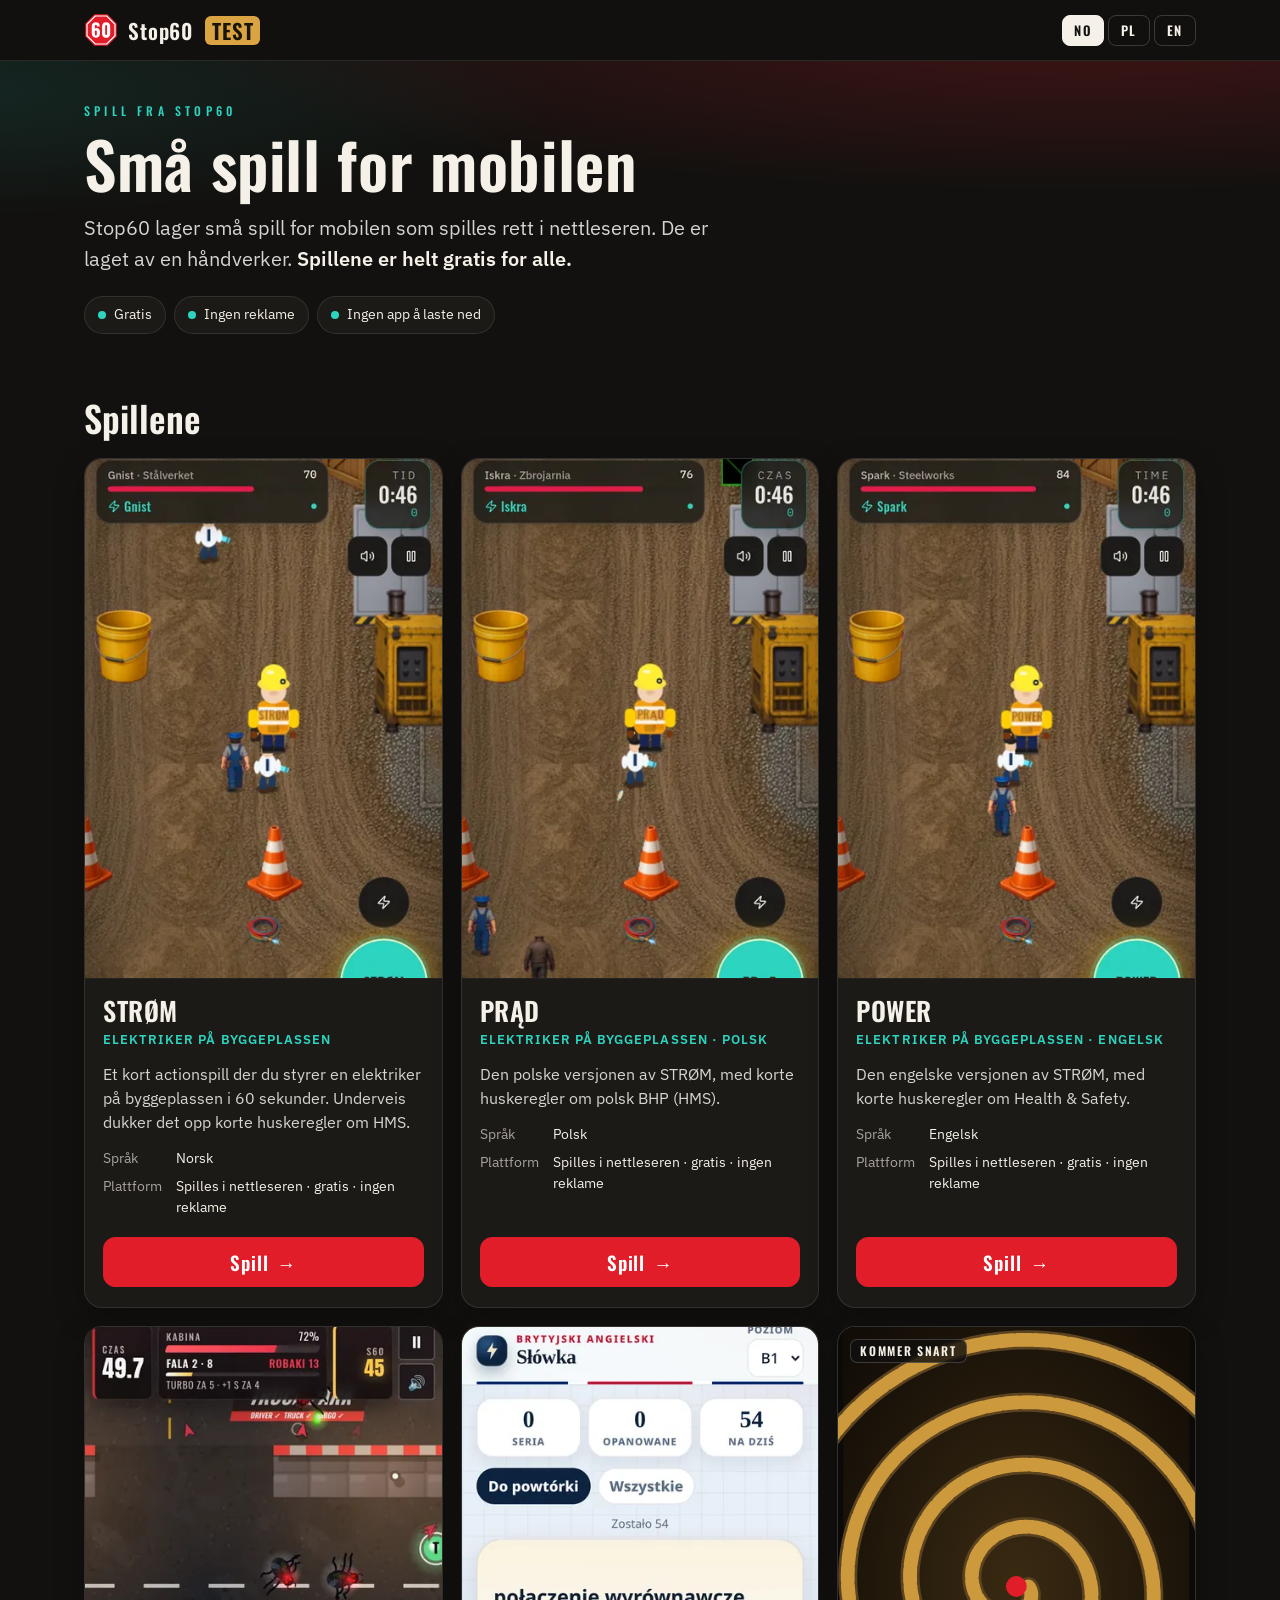
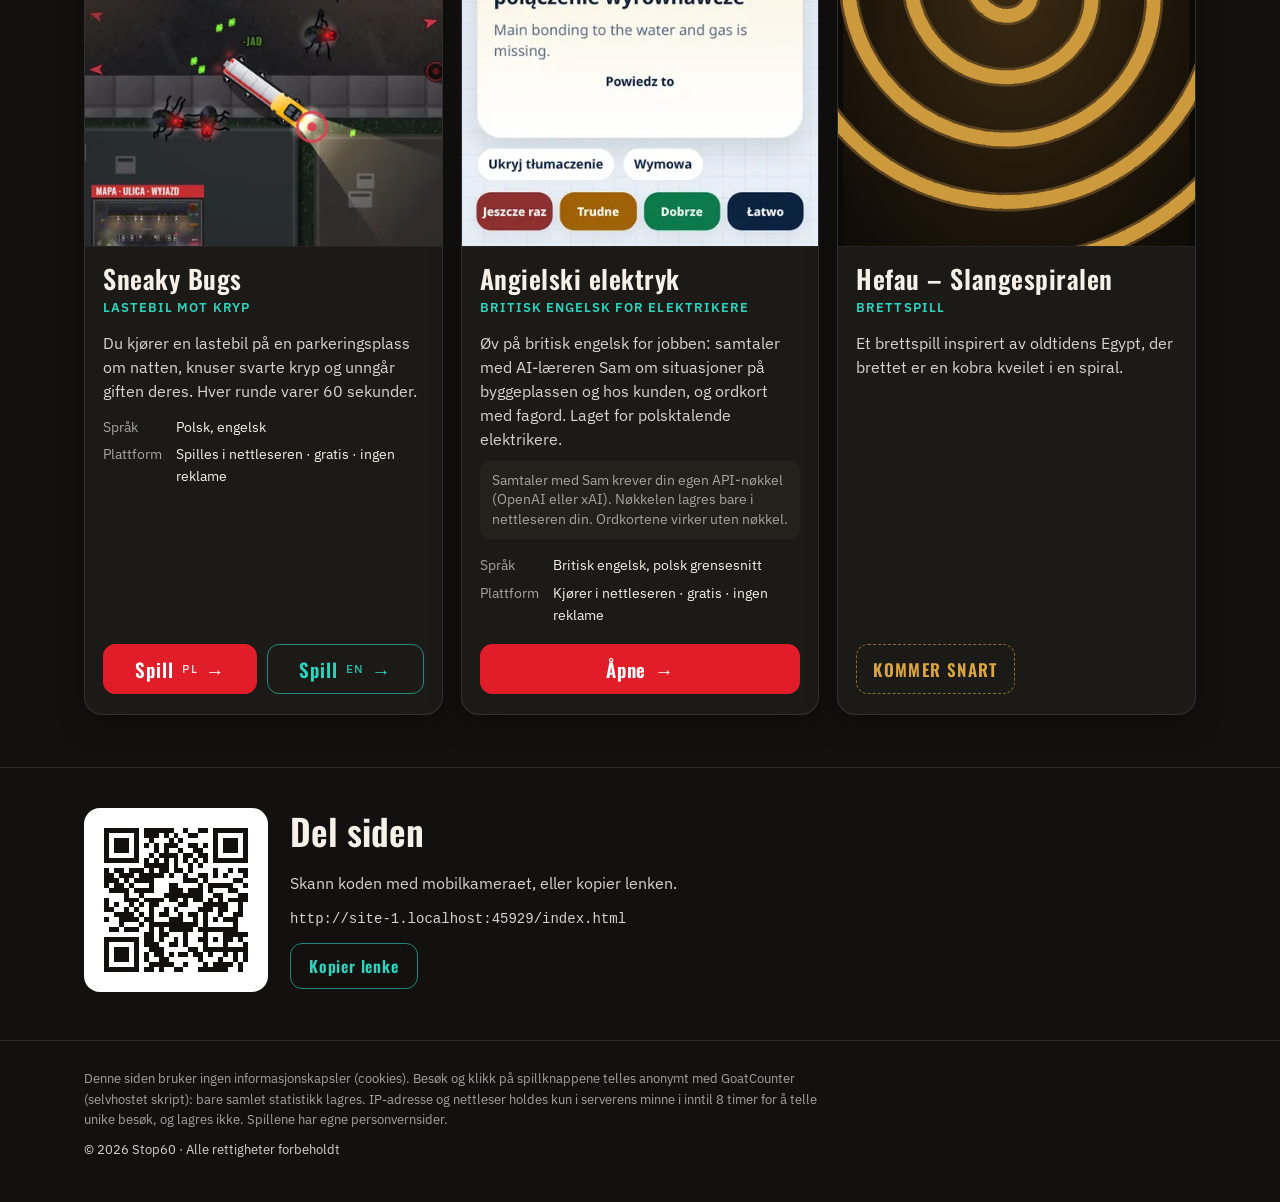
==== commit cf9ae7e5: "Mobile screenshot crop: keep HUD and player in frame" ====
--- a/index.html
+++ b/index.html
@@ -18,7 +18,7 @@
 <link rel="apple-touch-icon" href="assets/apple-touch-icon.png"/>
 <link rel="preload" href="fonts/oswald-latin.woff2" as="font" type="font/woff2" crossorigin/>
 <link rel="stylesheet" href="fonts/fonts.css"/>
-<link rel="stylesheet" href="assets/style.css?v=1"/>
+<link rel="stylesheet" href="assets/style.css?v=2"/>
 <meta property="og:type" content="website"/>
 <meta property="og:site_name" content="Stop60"/>
 <meta property="og:title" content="Stop60 – små gratisspill i nettleseren"/>
--- a/assets/style.css
+++ b/assets/style.css
@@ -36,7 +36,7 @@
 .shot{position:relative;aspect-ratio:2/3;max-height:520px;background:#0b0a09;overflow:hidden;border-bottom:1px solid var(--line)}
 .shot img,.shot svg{width:100%;height:100%;object-fit:cover;object-position:50% 55%}
 .shot .tagl{position:absolute;left:12px;top:12px;padding:5px 9px;border-radius:7px;background:rgba(18,17,15,.82);color:var(--ink);font:600 12px/1 'Oswald',sans-serif;letter-spacing:.14em;text-transform:uppercase;border:1px solid rgba(255,255,255,.18)}
-@media (max-width:719px){.shot{aspect-ratio:4/5}}
+@media (max-width:719px){.shot{aspect-ratio:4/5}.shot img{object-position:50% 30%}}
 .body{display:flex;flex-direction:column;flex:1;padding:18px 18px 20px}
 .game h3{font:600 26px/1.05 'Oswald',sans-serif;color:var(--ink);margin:0;letter-spacing:.02em}
 .sub{margin:6px 0 12px;font-size:13px;letter-spacing:.08em;text-transform:uppercase;color:var(--teal);font-weight:600}
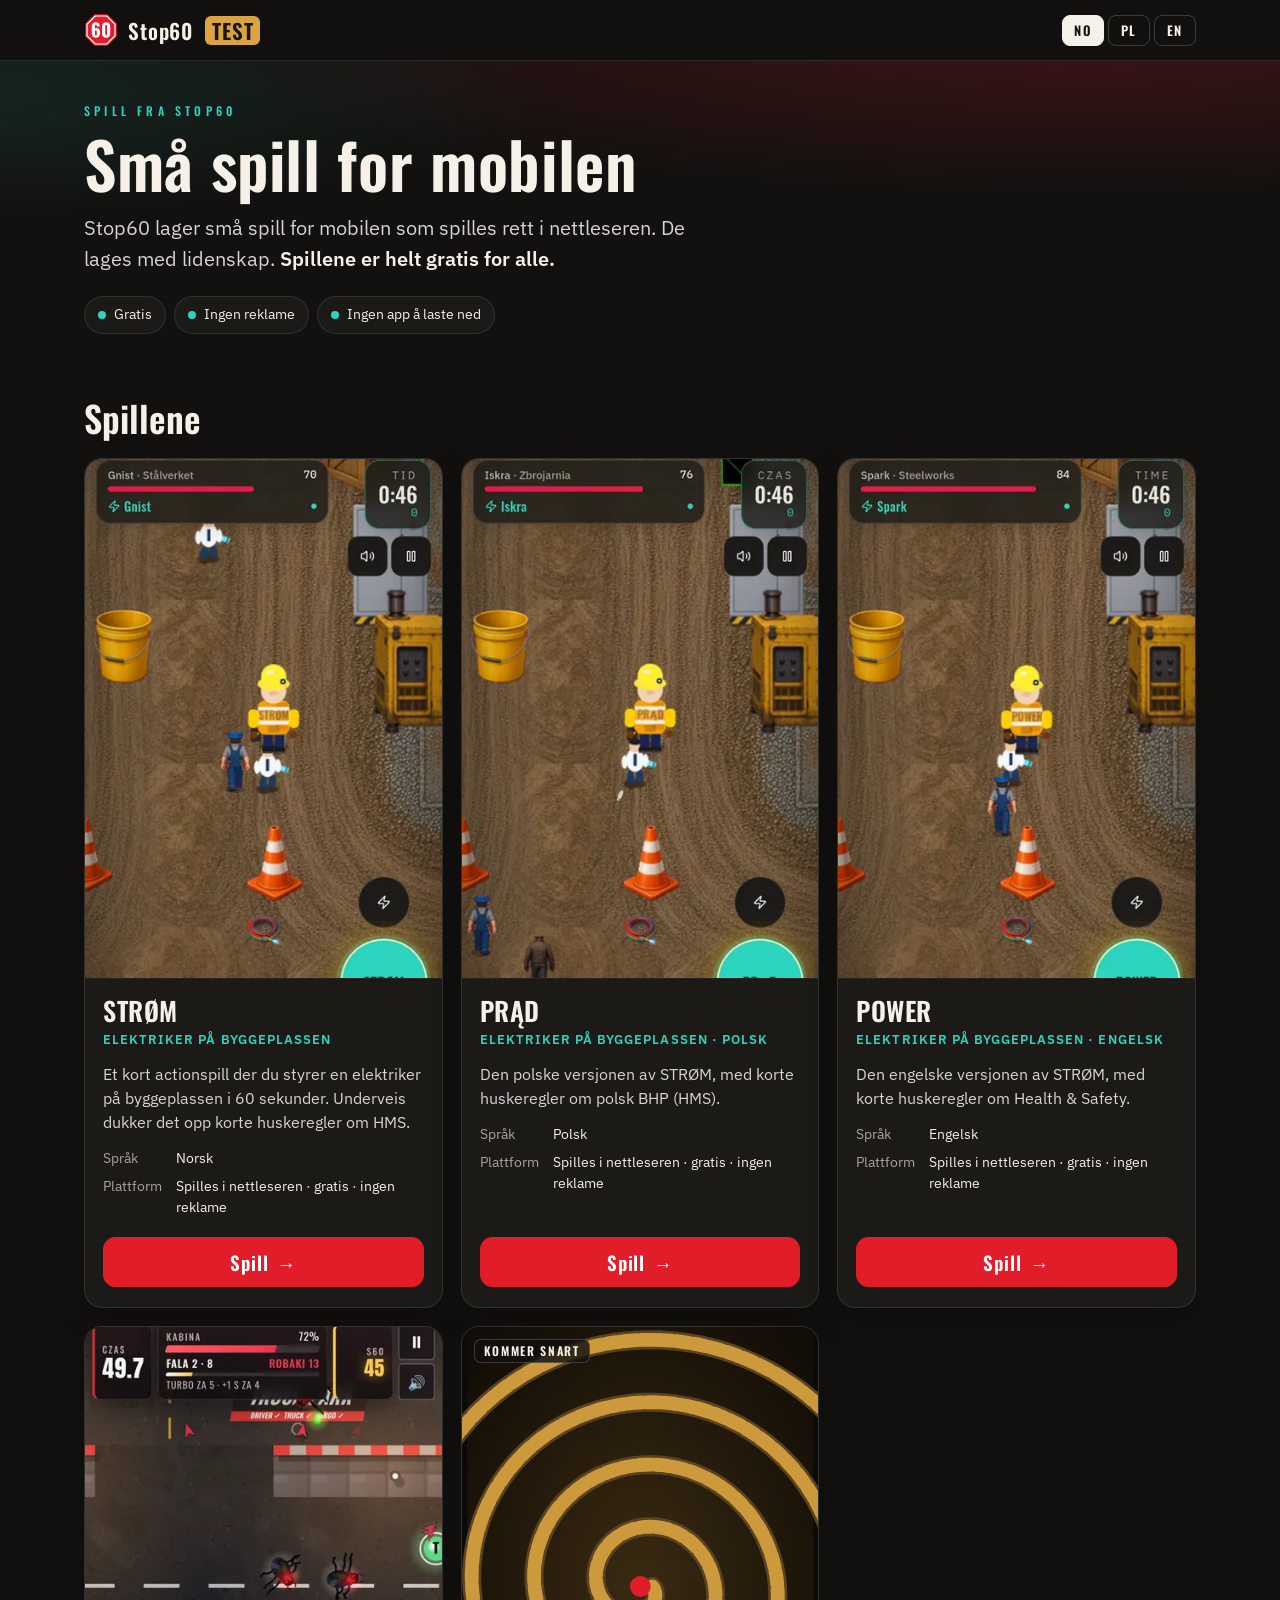
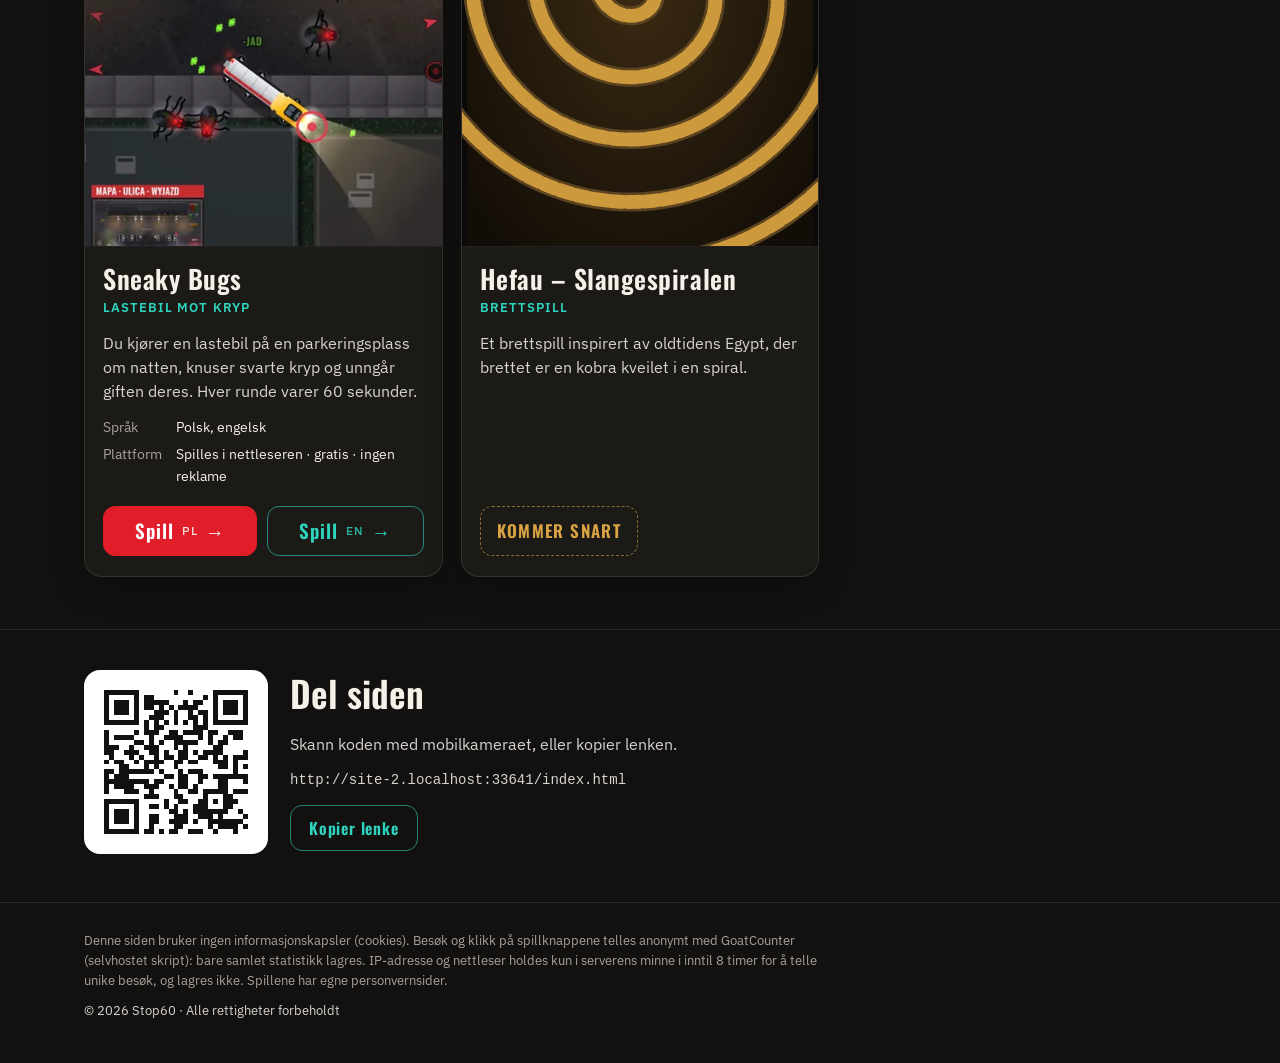
==== commit 1c8747e4: "Remove Angielski elektryk from portfolio (card, JSON-LD, OG images, event); intro: games made with p" ====
--- a/index.html
+++ b/index.html
@@ -27,7 +27,7 @@
 <meta property="og:locale" content="nb_NO"/>
 <meta property="og:locale:alternate" content="pl_PL"/>
 <meta property="og:locale:alternate" content="en_GB"/>
-<meta property="og:image" content="https://stop60.no/portfolio-test/assets/og-no.jpg"/>
+<meta property="og:image" content="https://stop60.no/portfolio-test/assets/og-no.jpg?v=2"/>
 <meta property="og:image:type" content="image/jpeg"/>
 <meta property="og:image:width" content="1200"/>
 <meta property="og:image:height" content="630"/>
@@ -35,9 +35,9 @@
 <meta name="twitter:card" content="summary_large_image"/>
 <meta name="twitter:title" content="Stop60 – små gratisspill i nettleseren"/>
 <meta name="twitter:description" content="Små spill for mobilen fra Stop60. Spilles rett i nettleseren, helt gratis og uten reklame. Norsk, polsk og engelsk."/>
-<meta name="twitter:image" content="https://stop60.no/portfolio-test/assets/og-no.jpg"/>
+<meta name="twitter:image" content="https://stop60.no/portfolio-test/assets/og-no.jpg?v=2"/>
 <meta name="twitter:image:alt" content="Stop60 – Små gratisspill i nettleseren"/>
-<script type="application/ld+json">{"@context":"https://schema.org","@graph":[{"@type":"Organization","@id":"https://stop60.no/#org","name":"Stop60","url":"https://stop60.no/","logo":"https://stop60.no/assets/apple-touch-icon.png"},{"@type":"ItemList","name":"Stop60 – små gratisspill i nettleseren","url":"https://stop60.no/portfolio/","itemListElement":[{"@type":"ListItem","position":1,"item":{"@type":"VideoGame","name":"STRØM","url":"https://stop60.no/strom/","description":"Et kort actionspill der du styrer en elektriker på byggeplassen i 60 sekunder. Underveis dukker det opp korte huskeregler om HMS.","inLanguage":["nb"],"image":"https://stop60.no/portfolio-test/assets/img/strom-800.webp","operatingSystem":"Any (web browser)","isAccessibleForFree":true,"offers":{"@type":"Offer","price":"0","priceCurrency":"NOK"},"publisher":{"@id":"https://stop60.no/#org"},"author":{"@id":"https://stop60.no/#org"},"gamePlatform":"Web browser","applicationCategory":"GameApplication","playMode":"SinglePlayer"}},{"@type":"ListItem","position":2,"item":{"@type":"VideoGame","name":"PRĄD","url":"https://stop60.no/prad/","description":"Den polske versjonen av STRØM, med korte huskeregler om polsk BHP (HMS).","inLanguage":["pl"],"image":"https://stop60.no/portfolio-test/assets/img/prad-800.webp","operatingSystem":"Any (web browser)","isAccessibleForFree":true,"offers":{"@type":"Offer","price":"0","priceCurrency":"NOK"},"publisher":{"@id":"https://stop60.no/#org"},"author":{"@id":"https://stop60.no/#org"},"gamePlatform":"Web browser","applicationCategory":"GameApplication","playMode":"SinglePlayer"}},{"@type":"ListItem","position":3,"item":{"@type":"VideoGame","name":"POWER","url":"https://stop60.no/power/","description":"Den engelske versjonen av STRØM, med korte huskeregler om Health & Safety.","inLanguage":["en"],"image":"https://stop60.no/portfolio-test/assets/img/power-800.webp","operatingSystem":"Any (web browser)","isAccessibleForFree":true,"offers":{"@type":"Offer","price":"0","priceCurrency":"NOK"},"publisher":{"@id":"https://stop60.no/#org"},"author":{"@id":"https://stop60.no/#org"},"gamePlatform":"Web browser","applicationCategory":"GameApplication","playMode":"SinglePlayer"}},{"@type":"ListItem","position":4,"item":{"@type":"VideoGame","name":"Sneaky Bugs","url":"https://stop60.no/robaki/","description":"Du kjører en lastebil på en parkeringsplass om natten, knuser svarte kryp og unngår giften deres. Hver runde varer 60 sekunder.","inLanguage":["pl","en"],"image":"https://stop60.no/portfolio-test/assets/img/robaki-800.webp","operatingSystem":"Any (web browser)","isAccessibleForFree":true,"offers":{"@type":"Offer","price":"0","priceCurrency":"NOK"},"publisher":{"@id":"https://stop60.no/#org"},"author":{"@id":"https://stop60.no/#org"},"gamePlatform":"Web browser","applicationCategory":"GameApplication","playMode":"SinglePlayer"}},{"@type":"ListItem","position":5,"item":{"@type":"WebApplication","name":"Angielski elektryk","url":"https://stop60.no/angielski-elektryk/","description":"Øv på britisk engelsk for jobben: samtaler med AI-læreren Sam om situasjoner på byggeplassen og hos kunden, og ordkort med fagord. Laget for polsktalende elektrikere.","inLanguage":["en","pl"],"image":"https://stop60.no/portfolio-test/assets/img/angielski-cards-800.webp","operatingSystem":"Any (web browser)","isAccessibleForFree":true,"offers":{"@type":"Offer","price":"0","priceCurrency":"NOK"},"publisher":{"@id":"https://stop60.no/#org"},"author":{"@id":"https://stop60.no/#org"},"applicationCategory":"EducationalApplication"}}]}]}</script>
+<script type="application/ld+json">{"@context":"https://schema.org","@graph":[{"@type":"Organization","@id":"https://stop60.no/#org","name":"Stop60","url":"https://stop60.no/","logo":"https://stop60.no/assets/apple-touch-icon.png"},{"@type":"ItemList","name":"Stop60 – små gratisspill i nettleseren","url":"https://stop60.no/portfolio/","itemListElement":[{"@type":"ListItem","position":1,"item":{"@type":"VideoGame","name":"STRØM","url":"https://stop60.no/strom/","description":"Et kort actionspill der du styrer en elektriker på byggeplassen i 60 sekunder. Underveis dukker det opp korte huskeregler om HMS.","inLanguage":["nb"],"image":"https://stop60.no/portfolio-test/assets/img/strom-800.webp","operatingSystem":"Any (web browser)","isAccessibleForFree":true,"offers":{"@type":"Offer","price":"0","priceCurrency":"NOK"},"publisher":{"@id":"https://stop60.no/#org"},"author":{"@id":"https://stop60.no/#org"},"gamePlatform":"Web browser","applicationCategory":"GameApplication","playMode":"SinglePlayer"}},{"@type":"ListItem","position":2,"item":{"@type":"VideoGame","name":"PRĄD","url":"https://stop60.no/prad/","description":"Den polske versjonen av STRØM, med korte huskeregler om polsk BHP (HMS).","inLanguage":["pl"],"image":"https://stop60.no/portfolio-test/assets/img/prad-800.webp","operatingSystem":"Any (web browser)","isAccessibleForFree":true,"offers":{"@type":"Offer","price":"0","priceCurrency":"NOK"},"publisher":{"@id":"https://stop60.no/#org"},"author":{"@id":"https://stop60.no/#org"},"gamePlatform":"Web browser","applicationCategory":"GameApplication","playMode":"SinglePlayer"}},{"@type":"ListItem","position":3,"item":{"@type":"VideoGame","name":"POWER","url":"https://stop60.no/power/","description":"Den engelske versjonen av STRØM, med korte huskeregler om Health & Safety.","inLanguage":["en"],"image":"https://stop60.no/portfolio-test/assets/img/power-800.webp","operatingSystem":"Any (web browser)","isAccessibleForFree":true,"offers":{"@type":"Offer","price":"0","priceCurrency":"NOK"},"publisher":{"@id":"https://stop60.no/#org"},"author":{"@id":"https://stop60.no/#org"},"gamePlatform":"Web browser","applicationCategory":"GameApplication","playMode":"SinglePlayer"}},{"@type":"ListItem","position":4,"item":{"@type":"VideoGame","name":"Sneaky Bugs","url":"https://stop60.no/robaki/","description":"Du kjører en lastebil på en parkeringsplass om natten, knuser svarte kryp og unngår giften deres. Hver runde varer 60 sekunder.","inLanguage":["pl","en"],"image":"https://stop60.no/portfolio-test/assets/img/robaki-800.webp","operatingSystem":"Any (web browser)","isAccessibleForFree":true,"offers":{"@type":"Offer","price":"0","priceCurrency":"NOK"},"publisher":{"@id":"https://stop60.no/#org"},"author":{"@id":"https://stop60.no/#org"},"gamePlatform":"Web browser","applicationCategory":"GameApplication","playMode":"SinglePlayer"}}]}]}</script>
 <script data-goatcounter="https://jtaczala-games.goatcounter.com/count" async src="count.js"></script>
 <script defer src="assets/qrcode.min.js"></script>
 <script defer src="assets/app.js?v=1"></script>
@@ -52,7 +52,7 @@
 <section class="intro"><div class="wrap">
 <p class="k">Spill fra Stop60</p>
 <h1>Små spill for mobilen</h1>
-<p class="lead">Stop60 lager små spill for mobilen som spilles rett i nettleseren. De er laget av en håndverker. <b>Spillene er helt gratis for alle.</b></p>
+<p class="lead">Stop60 lager små spill for mobilen som spilles rett i nettleseren. De lages med lidenskap. <b>Spillene er helt gratis for alle.</b></p>
 <ul class="pills"><li>Gratis</li><li>Ingen reklame</li><li>Ingen app å laste ned</li></ul>
 </div></section>
 <section class="s" id="games"><div class="wrap">
@@ -62,7 +62,6 @@
 <li class="game" id="prad"><div class="shot"><img src="assets/img/prad-420.webp" srcset="assets/img/prad-420.webp 420w, assets/img/prad-800.webp 800w" sizes="(min-width:1080px) 360px, (min-width:720px) 46vw, 92vw" width="800" height="1201" loading="lazy" decoding="async" alt="PRĄD – skjermbilde fra spillet"/></div><div class="body"><h3>PRĄD</h3><p class="sub">Elektriker på byggeplassen · polsk</p><p class="desc">Den polske versjonen av STRØM, med korte huskeregler om polsk BHP (HMS).</p><dl class="meta"><dt>Språk</dt><dd>Polsk</dd><dt>Plattform</dt><dd>Spilles i nettleseren · gratis · ingen reklame</dd></dl><div class="acts"><a class="btn" href="/prad/?ref=portfolio" data-gc="portfolio-click-prad">Spill</a></div></div></li>
 <li class="game" id="power"><div class="shot"><img src="assets/img/power-420.webp" srcset="assets/img/power-420.webp 420w, assets/img/power-800.webp 800w" sizes="(min-width:1080px) 360px, (min-width:720px) 46vw, 92vw" width="800" height="1201" loading="lazy" decoding="async" alt="POWER – skjermbilde fra spillet"/></div><div class="body"><h3>POWER</h3><p class="sub">Elektriker på byggeplassen · engelsk</p><p class="desc">Den engelske versjonen av STRØM, med korte huskeregler om Health &amp; Safety.</p><dl class="meta"><dt>Språk</dt><dd>Engelsk</dd><dt>Plattform</dt><dd>Spilles i nettleseren · gratis · ingen reklame</dd></dl><div class="acts"><a class="btn" href="/power/?ref=portfolio" data-gc="portfolio-click-power">Spill</a></div></div></li>
 <li class="game" id="robaki"><div class="shot"><img src="assets/img/robaki-420.webp" srcset="assets/img/robaki-420.webp 420w, assets/img/robaki-800.webp 800w" sizes="(min-width:1080px) 360px, (min-width:720px) 46vw, 92vw" width="800" height="1201" loading="lazy" decoding="async" alt="Sneaky Bugs – skjermbilde fra spillet"/></div><div class="body"><h3>Sneaky Bugs</h3><p class="sub">Lastebil mot kryp</p><p class="desc">Du kjører en lastebil på en parkeringsplass om natten, knuser svarte kryp og unngår giften deres. Hver runde varer 60 sekunder.</p><dl class="meta"><dt>Språk</dt><dd>Polsk, engelsk</dd><dt>Plattform</dt><dd>Spilles i nettleseren · gratis · ingen reklame</dd></dl><div class="acts"><a class="btn" href="/robaki/?ref=portfolio" data-gc="portfolio-click-robaki" hreflang="pl">Spill <small>PL</small></a><a class="btn alt" href="/robaki/en/?ref=portfolio" data-gc="portfolio-click-robaki-en" hreflang="en">Spill <small>EN</small></a></div></div></li>
-<li class="game" id="angielski"><div class="shot"><img src="assets/img/angielski-cards-420.webp" srcset="assets/img/angielski-cards-420.webp 420w, assets/img/angielski-cards-800.webp 800w" sizes="(min-width:1080px) 360px, (min-width:720px) 46vw, 92vw" width="800" height="1201" loading="lazy" decoding="async" alt="Angielski elektryk – skjermbilde fra spillet"/></div><div class="body"><h3>Angielski elektryk</h3><p class="sub">Britisk engelsk for elektrikere</p><p class="desc">Øv på britisk engelsk for jobben: samtaler med AI-læreren Sam om situasjoner på byggeplassen og hos kunden, og ordkort med fagord. Laget for polsktalende elektrikere.</p><p class="note">Samtaler med Sam krever din egen API-nøkkel (OpenAI eller xAI). Nøkkelen lagres bare i nettleseren din. Ordkortene virker uten nøkkel.</p><dl class="meta"><dt>Språk</dt><dd>Britisk engelsk, polsk grensesnitt</dd><dt>Plattform</dt><dd>Kjører i nettleseren · gratis · ingen reklame</dd></dl><div class="acts"><a class="btn" href="/angielski-elektryk/?ref=portfolio" data-gc="portfolio-click-angielski">Åpne</a></div></div></li>
 <li class="game" id="hefau"><div class="shot"><svg viewBox="0 0 400 600" role="img" aria-label="Hefau – Slangespiralen" xmlns="http://www.w3.org/2000/svg">
 <defs><radialGradient id="sg" cx="50%" cy="50%" r="65%"><stop offset="0" stop-color="#3a2a12"/><stop offset="1" stop-color="#120d07"/></radialGradient></defs>
 <rect width="400" height="600" fill="url(#sg)"/>
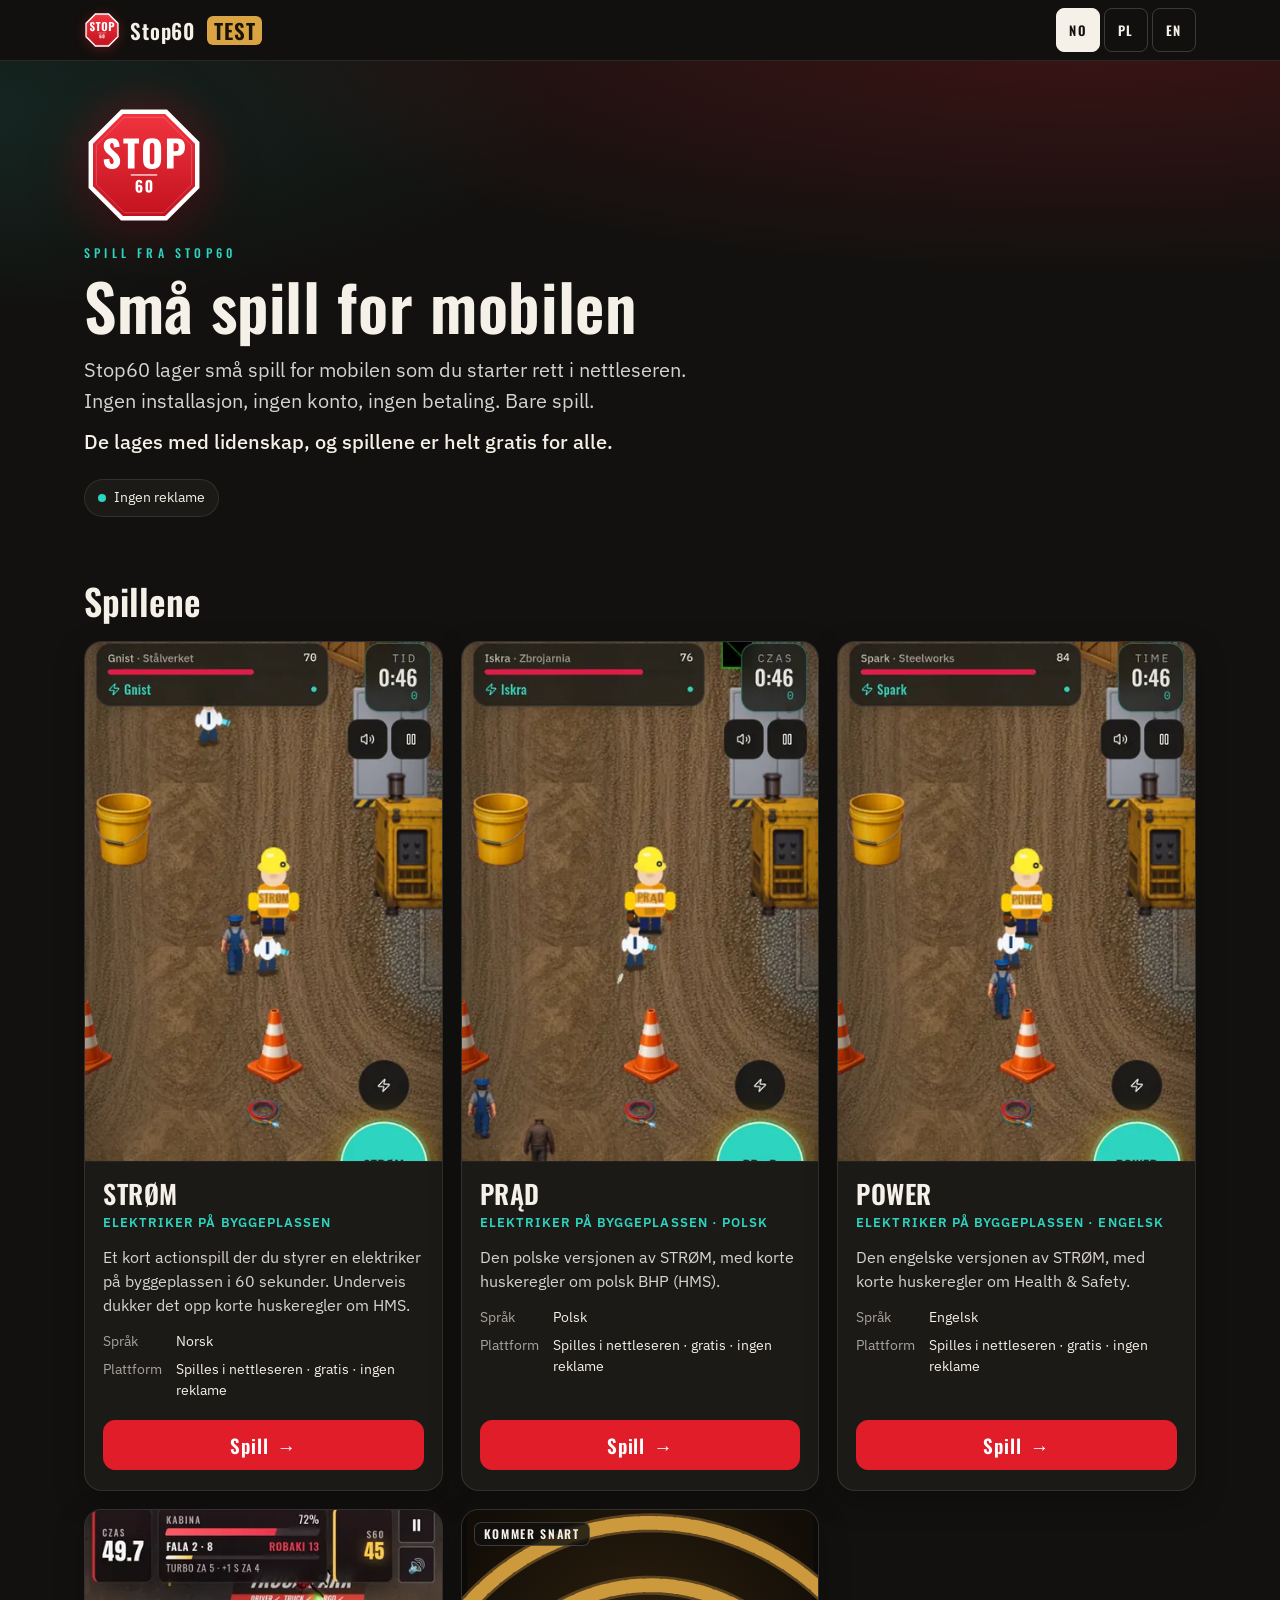
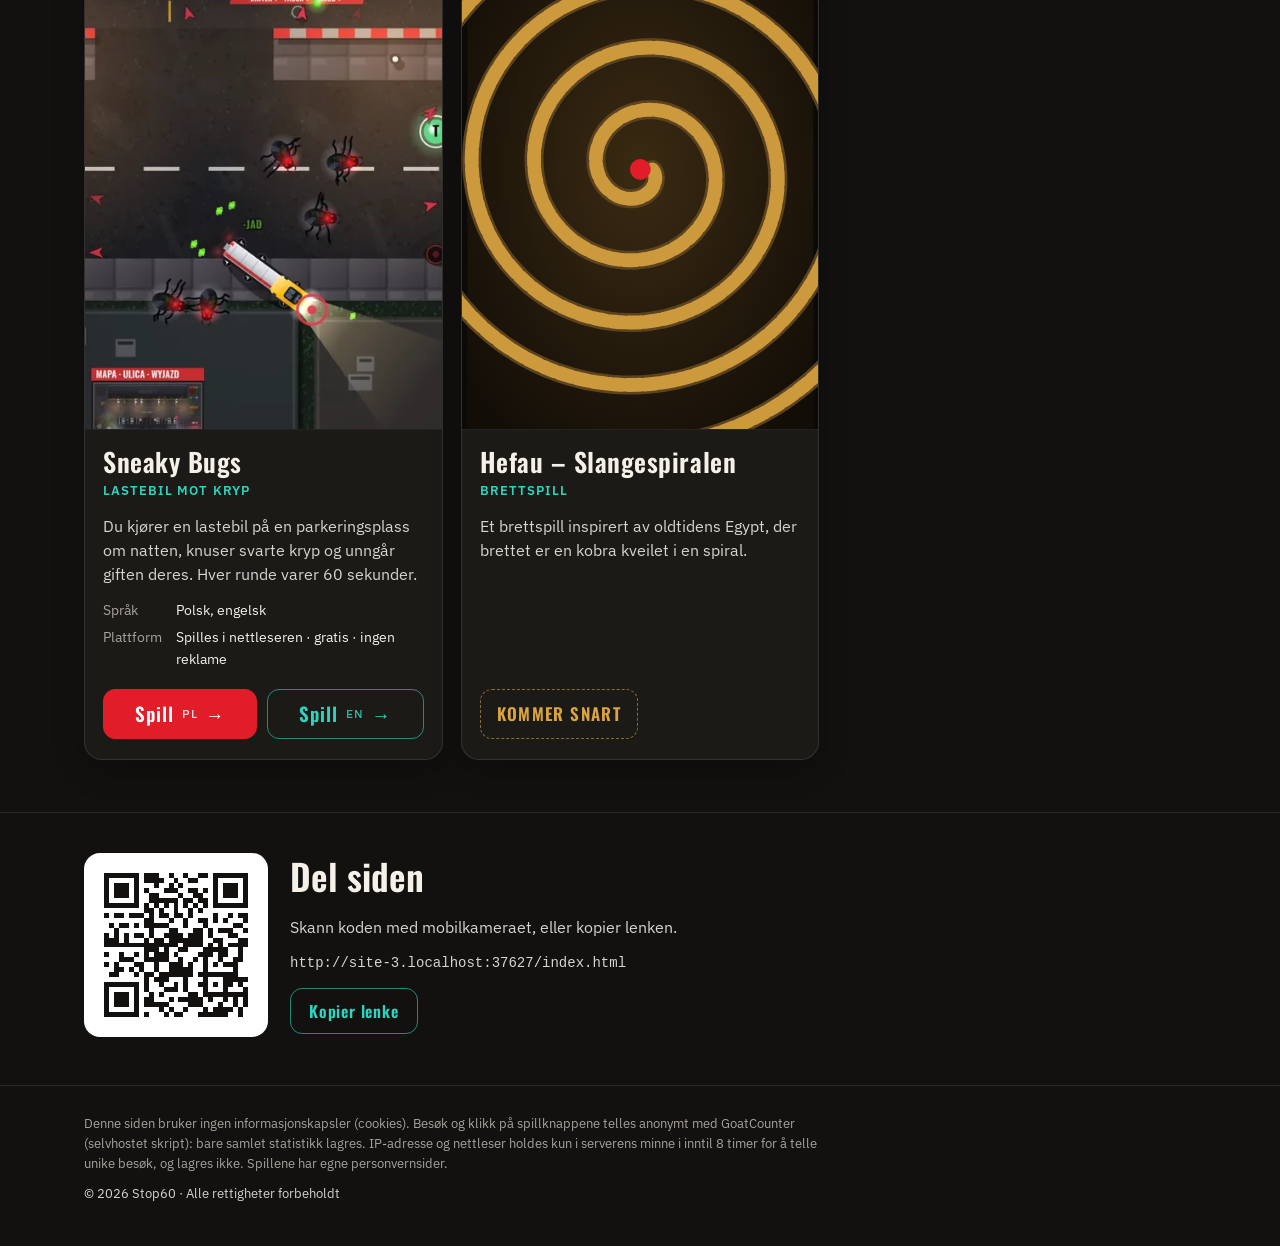
==== commit a3e84f3d: "New intro text (NO/PL/EN); STOP sign brand mark (header, animated hero, favicon set, apple-touch, OG" ====
--- a/index.html
+++ b/index.html
@@ -6,7 +6,7 @@
 <meta name="viewport" content="width=device-width, initial-scale=1, viewport-fit=cover"/>
 <meta name="robots" content="noindex,nofollow"/>
 <title>Stop60 – små gratisspill i nettleseren</title>
-<meta name="description" content="Små spill for mobilen fra Stop60. Spilles rett i nettleseren, helt gratis og uten reklame. Norsk, polsk og engelsk."/>
+<meta name="description" content="Små spill for mobilen fra Stop60 som du starter rett i nettleseren. Ingen installasjon, ingen konto, ingen betaling – helt gratis for alle."/>
 <meta name="theme-color" content="#12110f"/>
 <meta name="color-scheme" content="dark"/>
 <link rel="canonical" href="https://stop60.no/portfolio/"/>
@@ -14,28 +14,30 @@
 <link rel="alternate" hreflang="pl" href="https://stop60.no/portfolio/pl/"/>
 <link rel="alternate" hreflang="en" href="https://stop60.no/portfolio/en/"/>
 <link rel="alternate" hreflang="x-default" href="https://stop60.no/portfolio/"/>
-<link rel="icon" type="image/svg+xml" href="assets/favicon.svg"/>
-<link rel="apple-touch-icon" href="assets/apple-touch-icon.png"/>
+<link rel="icon" href="favicon.ico" sizes="48x48"/>
+<link rel="icon" type="image/svg+xml" href="assets/favicon.svg?v=2"/>
+<link rel="icon" type="image/png" sizes="32x32" href="assets/favicon-32.png"/>
+<link rel="apple-touch-icon" href="assets/apple-touch-icon.png?v=2"/>
 <link rel="preload" href="fonts/oswald-latin.woff2" as="font" type="font/woff2" crossorigin/>
 <link rel="stylesheet" href="fonts/fonts.css"/>
-<link rel="stylesheet" href="assets/style.css?v=2"/>
+<link rel="stylesheet" href="assets/style.css?v=4"/>
 <meta property="og:type" content="website"/>
 <meta property="og:site_name" content="Stop60"/>
 <meta property="og:title" content="Stop60 – små gratisspill i nettleseren"/>
-<meta property="og:description" content="Små spill for mobilen fra Stop60. Spilles rett i nettleseren, helt gratis og uten reklame. Norsk, polsk og engelsk."/>
+<meta property="og:description" content="Små spill for mobilen fra Stop60 som du starter rett i nettleseren. Ingen installasjon, ingen konto, ingen betaling – helt gratis for alle."/>
 <meta property="og:url" content="https://stop60.no/portfolio-test/"/>
 <meta property="og:locale" content="nb_NO"/>
 <meta property="og:locale:alternate" content="pl_PL"/>
 <meta property="og:locale:alternate" content="en_GB"/>
-<meta property="og:image" content="https://stop60.no/portfolio-test/assets/og-no.jpg?v=2"/>
+<meta property="og:image" content="https://stop60.no/portfolio-test/assets/og-no.jpg?v=4"/>
 <meta property="og:image:type" content="image/jpeg"/>
 <meta property="og:image:width" content="1200"/>
 <meta property="og:image:height" content="630"/>
 <meta property="og:image:alt" content="Stop60 – Små gratisspill i nettleseren"/>
 <meta name="twitter:card" content="summary_large_image"/>
 <meta name="twitter:title" content="Stop60 – små gratisspill i nettleseren"/>
-<meta name="twitter:description" content="Små spill for mobilen fra Stop60. Spilles rett i nettleseren, helt gratis og uten reklame. Norsk, polsk og engelsk."/>
-<meta name="twitter:image" content="https://stop60.no/portfolio-test/assets/og-no.jpg?v=2"/>
+<meta name="twitter:description" content="Små spill for mobilen fra Stop60 som du starter rett i nettleseren. Ingen installasjon, ingen konto, ingen betaling – helt gratis for alle."/>
+<meta name="twitter:image" content="https://stop60.no/portfolio-test/assets/og-no.jpg?v=4"/>
 <meta name="twitter:image:alt" content="Stop60 – Små gratisspill i nettleseren"/>
 <script type="application/ld+json">{"@context":"https://schema.org","@graph":[{"@type":"Organization","@id":"https://stop60.no/#org","name":"Stop60","url":"https://stop60.no/","logo":"https://stop60.no/assets/apple-touch-icon.png"},{"@type":"ItemList","name":"Stop60 – små gratisspill i nettleseren","url":"https://stop60.no/portfolio/","itemListElement":[{"@type":"ListItem","position":1,"item":{"@type":"VideoGame","name":"STRØM","url":"https://stop60.no/strom/","description":"Et kort actionspill der du styrer en elektriker på byggeplassen i 60 sekunder. Underveis dukker det opp korte huskeregler om HMS.","inLanguage":["nb"],"image":"https://stop60.no/portfolio-test/assets/img/strom-800.webp","operatingSystem":"Any (web browser)","isAccessibleForFree":true,"offers":{"@type":"Offer","price":"0","priceCurrency":"NOK"},"publisher":{"@id":"https://stop60.no/#org"},"author":{"@id":"https://stop60.no/#org"},"gamePlatform":"Web browser","applicationCategory":"GameApplication","playMode":"SinglePlayer"}},{"@type":"ListItem","position":2,"item":{"@type":"VideoGame","name":"PRĄD","url":"https://stop60.no/prad/","description":"Den polske versjonen av STRØM, med korte huskeregler om polsk BHP (HMS).","inLanguage":["pl"],"image":"https://stop60.no/portfolio-test/assets/img/prad-800.webp","operatingSystem":"Any (web browser)","isAccessibleForFree":true,"offers":{"@type":"Offer","price":"0","priceCurrency":"NOK"},"publisher":{"@id":"https://stop60.no/#org"},"author":{"@id":"https://stop60.no/#org"},"gamePlatform":"Web browser","applicationCategory":"GameApplication","playMode":"SinglePlayer"}},{"@type":"ListItem","position":3,"item":{"@type":"VideoGame","name":"POWER","url":"https://stop60.no/power/","description":"Den engelske versjonen av STRØM, med korte huskeregler om Health & Safety.","inLanguage":["en"],"image":"https://stop60.no/portfolio-test/assets/img/power-800.webp","operatingSystem":"Any (web browser)","isAccessibleForFree":true,"offers":{"@type":"Offer","price":"0","priceCurrency":"NOK"},"publisher":{"@id":"https://stop60.no/#org"},"author":{"@id":"https://stop60.no/#org"},"gamePlatform":"Web browser","applicationCategory":"GameApplication","playMode":"SinglePlayer"}},{"@type":"ListItem","position":4,"item":{"@type":"VideoGame","name":"Sneaky Bugs","url":"https://stop60.no/robaki/","description":"Du kjører en lastebil på en parkeringsplass om natten, knuser svarte kryp og unngår giften deres. Hver runde varer 60 sekunder.","inLanguage":["pl","en"],"image":"https://stop60.no/portfolio-test/assets/img/robaki-800.webp","operatingSystem":"Any (web browser)","isAccessibleForFree":true,"offers":{"@type":"Offer","price":"0","priceCurrency":"NOK"},"publisher":{"@id":"https://stop60.no/#org"},"author":{"@id":"https://stop60.no/#org"},"gamePlatform":"Web browser","applicationCategory":"GameApplication","playMode":"SinglePlayer"}}]}]}</script>
 <script data-goatcounter="https://jtaczala-games.goatcounter.com/count" async src="count.js"></script>
@@ -43,44 +45,53 @@
 <script defer src="assets/app.js?v=1"></script>
 </head>
 <body data-i18n='{&quot;copied&quot;: &quot;Lenken er kopiert&quot;, &quot;copy&quot;: &quot;Kopier lenke&quot;, &quot;qr&quot;: &quot;QR-kode til denne siden&quot;}'>
+<svg width="0" height="0" style="position:absolute" aria-hidden="true" focusable="false"><symbol id="stop-sign" viewBox="0 0 200 200"><defs><linearGradient id="s60g" x1="0" y1="0" x2="0" y2="1"><stop offset="0" stop-color="#f0343f"/><stop offset="1" stop-color="#c3121e"/></linearGradient></defs>
+<path fill="#fff" d="M192.39,138.27 L138.27,192.39 L61.73,192.39 L7.61,138.27 L7.61,61.73 L61.73,7.61 L138.27,7.61 L192.39,61.73Z"/>
+<path fill="url(#s60g)" d="M185.00,135.21 L135.21,185.00 L64.79,185.00 L15.00,135.21 L15.00,64.79 L64.79,15.00 L135.21,15.00 L185.00,64.79Z"/>
+<path fill="none" stroke="rgba(255,255,255,.28)" stroke-width="1.2" d="M179.45,132.91 L132.91,179.45 L67.09,179.45 L20.55,132.91 L20.55,67.09 L67.09,20.55 L132.91,20.55 L179.45,67.09Z"/>
+<path fill="#fff" d="M47.16666666666667 106.74074074074075Q42.47530864197532 106.74074074074075 39.327160493827165 105.07407407407408Q36.17901234567902 103.4074074074074 34.57407407407408 99.91975308641975Q32.96913580246915 96.4320987654321 32.78395061728396 90.87654320987654L42.228395061728406 89.45679012345678Q42.290123456790134 92.66666666666667 42.814814814814824 94.64197530864197Q43.33950617283951 96.61728395061729 44.296296296296305 97.4814814814815Q45.253086419753096 98.34567901234568 46.61111111111112 98.34567901234568Q48.33950617283952 98.34567901234568 48.86419753086421 97.17283950617283Q49.3888888888889 96.0 49.3888888888889 94.70370370370371Q49.3888888888889 91.61728395061729 47.90740740740742 89.48765432098766Q46.42592592592594 87.35802469135803 43.89506172839507 85.19753086419753L39.57407407407408 81.4320987654321Q36.73456790123458 79.0246913580247 34.790123456790134 75.96913580246914Q32.84567901234569 72.91358024691358 32.84567901234569 68.40740740740742Q32.84567901234569 62.04938271604939 36.61111111111112 58.68518518518519Q40.37654320987655 55.32098765432099 46.85802469135803 55.32098765432099Q50.87037037037038 55.32098765432099 53.30864197530865 56.67901234567901Q55.746913580246925 58.03703703703704 57.012345679012356 60.22839506172839Q58.277777777777786 62.41975308641975 58.74074074074075 64.85802469135803Q59.20370370370371 67.2962962962963 59.265432098765444 69.51851851851852L49.75925925925927 70.69135802469137Q49.69753086419754 68.46913580246914 49.481481481481495 66.83333333333334Q49.265432098765444 65.19753086419753 48.58641975308643 64.30246913580247Q47.90740740740742 63.40740740740741 46.48765432098766 63.40740740740741Q44.94444444444446 63.40740740740741 44.23456790123458 64.70370370370371Q43.5246913580247 66.0 43.5246913580247 67.2962962962963Q43.5246913580247 70.07407407407408 44.85185185185186 71.83333333333334Q46.17901234567902 73.5925925925926 48.33950617283952 75.50617283950618L52.47530864197532 79.14814814814815Q55.746913580246925 81.92592592592592 58.000000000000014 85.44444444444444Q60.253086419753096 88.96296296296296 60.253086419753096 94.14814814814815Q60.253086419753096 97.66666666666667 58.64814814814815 100.53703703703704Q57.043209876543216 103.4074074074074 54.111111111111114 105.07407407407408Q51.17901234567902 106.74074074074075 47.16666666666667 106.74074074074075Z M73.12962962962963 106.0V64.20987654320987H65.59876543209877V56.0H91.70987654320989V64.20987654320987H84.24074074074075V106.0Z M113.41358024691357 106.74074074074075Q107.79629629629629 106.74074074074075 104.52469135802468 104.76543209876544Q101.25308641975309 102.79012345679013 99.83333333333334 99.08641975308643Q98.41358024691358 95.38271604938272 98.41358024691358 90.25925925925927V71.67901234567901Q98.41358024691358 66.49382716049382 99.83333333333334 62.85185185185185Q101.25308641975309 59.20987654320988 104.52469135802468 57.26543209876543Q107.79629629629629 55.32098765432099 113.41358024691357 55.32098765432099Q119.09259259259258 55.32098765432099 122.39506172839505 57.26543209876543Q125.69753086419752 59.20987654320988 127.11728395061728 62.85185185185185Q128.53703703703704 66.49382716049382 128.53703703703704 71.67901234567901V90.25925925925927Q128.53703703703704 95.38271604938272 127.11728395061728 99.08641975308643Q125.69753086419752 102.79012345679013 122.39506172839505 104.76543209876544Q119.09259259259258 106.74074074074075 113.41358024691357 106.74074074074075ZM113.41358024691357 98.90123456790124Q115.14197530864197 98.90123456790124 115.94444444444444 98.03703703703704Q116.74691358024691 97.17283950617283 116.99382716049382 95.81481481481481Q117.24074074074073 94.45679012345678 117.24074074074073 93.03703703703704V68.96296296296296Q117.24074074074073 67.48148148148148 116.99382716049382 66.15432098765433Q116.74691358024691 64.82716049382717 115.94444444444444 63.96296296296296Q115.14197530864197 63.098765432098766 113.41358024691357 63.098765432098766Q111.80864197530863 63.098765432098766 111.00617283950616 63.96296296296296Q110.2037037037037 64.82716049382717 109.95679012345678 66.15432098765433Q109.70987654320987 67.48148148148148 109.70987654320987 68.96296296296296V93.03703703703704Q109.70987654320987 94.45679012345678 109.92592592592592 95.81481481481481Q110.14197530864197 97.17283950617283 110.91358024691357 98.03703703703704Q111.68518518518518 98.90123456790124 113.41358024691357 98.90123456790124Z M138.26543209876542 106.0V56.0H155.05555555555554Q159.56172839506172 56.0 162.46296296296296 57.69753086419753Q165.3641975308642 59.39506172839506 166.78395061728395 62.635802469135804Q168.2037037037037 65.87654320987654 168.2037037037037 70.50617283950618Q168.2037037037037 76.30864197530865 166.29012345679013 79.3641975308642Q164.37654320987653 82.41975308641975 161.1049382716049 83.59259259259258Q157.83333333333331 84.76543209876543 153.75925925925924 84.76543209876543H149.3148148148148V106.0ZM149.3148148148148 77.04938271604938H153.0185185185185Q155.05555555555554 77.04938271604938 156.1049382716049 76.30864197530863Q157.1543209876543 75.5679012345679 157.49382716049382 74.08641975308642Q157.83333333333331 72.60493827160494 157.83333333333331 70.32098765432099Q157.83333333333331 68.40740740740742 157.55555555555554 66.9567901234568Q157.27777777777777 65.50617283950618 156.2283950617284 64.64197530864197Q155.179012345679 63.77777777777778 152.95679012345678 63.77777777777778H149.3148148148148Z"/>
+<path fill="#fff" d="M78.0,115.5h44v2.2h-44z" opacity=".9"/>
+<path fill="#fff" d="M91.80185185185185 146.3111111111111Q89.7537037037037 146.3111111111111 88.47037037037038 145.41666666666666Q87.18703703703704 144.5222222222222 86.59074074074074 142.96666666666664Q85.99444444444444 141.4111111111111 85.99444444444444 139.4148148148148V131.81851851851852Q85.99444444444444 129.77037037037036 86.47407407407408 128.16296296296295Q86.95370370370371 126.55555555555556 88.19814814814815 125.63518518518518Q89.44259259259259 124.71481481481482 91.77592592592593 124.71481481481482Q93.79814814814816 124.71481481481482 94.96481481481482 125.33703703703704Q96.13148148148149 125.95925925925926 96.62407407407409 127.15185185185184Q97.11666666666667 128.34444444444443 97.11666666666667 130.1074074074074Q97.11666666666667 130.2111111111111 97.12962962962963 130.30185185185184Q97.14259259259259 130.3925925925926 97.14259259259259 130.47037037037038H93.07222222222222Q93.07222222222222 129.2 92.87777777777778 128.59074074074073Q92.68333333333334 127.98148148148148 91.80185185185185 127.98148148148148Q91.20555555555556 127.98148148148148 90.90740740740742 128.34444444444443Q90.60925925925926 128.7074074074074 90.50555555555556 129.6148148148148Q90.40185185185186 130.5222222222222 90.40185185185186 132.15555555555557V134.0222222222222Q90.71296296296296 133.4777777777778 91.41296296296296 133.17962962962963Q92.11296296296297 132.88148148148147 92.99444444444444 132.85555555555555Q94.65370370370371 132.80370370370372 95.65185185185186 133.6074074074074Q96.65 134.4111111111111 97.09074074074074 135.79814814814813Q97.53148148148148 137.1851851851852 97.53148148148148 138.8962962962963Q97.53148148148148 141.1 97.01296296296296 142.77222222222224Q96.49444444444444 144.44444444444446 95.25 145.3777777777778Q94.00555555555556 146.3111111111111 91.80185185185185 146.3111111111111ZM91.8537037037037 143.12222222222223Q92.45 143.12222222222223 92.72222222222223 142.72037037037038Q92.99444444444444 142.31851851851852 93.08518518518518 141.52777777777777Q93.17592592592592 140.73703703703703 93.17592592592592 139.57037037037037Q93.17592592592592 138.53333333333333 93.11111111111111 137.78148148148148Q93.0462962962963 137.02962962962962 92.76111111111112 136.60185185185185Q92.47592592592594 136.17407407407407 91.80185185185185 136.17407407407407Q91.49074074074075 136.17407407407407 91.20555555555556 136.30370370370372Q90.92037037037038 136.43333333333334 90.71296296296296 136.6277777777778Q90.50555555555556 136.82222222222222 90.40185185185186 137.0037037037037V140.42592592592592Q90.40185185185186 141.1259259259259 90.51851851851853 141.74814814814815Q90.6351851851852 142.37037037037038 90.95925925925926 142.7462962962963Q91.28333333333333 143.12222222222223 91.8537037037037 143.12222222222223Z M108.22407407407408 146.38888888888889Q106.33148148148149 146.38888888888889 105.06111111111112 145.6240740740741Q103.79074074074074 144.85925925925926 103.14259259259259 143.51111111111112Q102.49444444444445 142.16296296296295 102.49444444444445 140.3740740740741V130.85925925925926Q102.49444444444445 129.01851851851853 103.1037037037037 127.63148148148149Q103.71296296296296 126.24444444444444 104.98333333333333 125.46666666666667Q106.2537037037037 124.6888888888889 108.22407407407408 124.6888888888889Q110.19444444444444 124.6888888888889 111.45185185185184 125.46666666666667Q112.70925925925926 126.24444444444444 113.31851851851852 127.63148148148149Q113.92777777777778 129.01851851851853 113.92777777777778 130.85925925925926V140.3740740740741Q113.92777777777778 142.13703703703703 113.27962962962962 143.49814814814815Q112.63148148148149 144.85925925925926 111.36111111111111 145.6240740740741Q110.09074074074074 146.38888888888889 108.22407407407408 146.38888888888889ZM108.22407407407408 142.52592592592592Q108.8462962962963 142.52592592592592 109.11851851851853 142.1240740740741Q109.39074074074074 141.72222222222223 109.45555555555555 141.19074074074075Q109.52037037037037 140.65925925925927 109.52037037037037 140.27037037037036V130.96296296296296Q109.52037037037037 130.5222222222222 109.46851851851852 129.96481481481482Q109.41666666666667 129.40740740740742 109.14444444444445 128.97962962962964Q108.87222222222222 128.55185185185186 108.22407407407408 128.55185185185186Q107.57592592592593 128.55185185185186 107.3037037037037 128.97962962962964Q107.03148148148148 129.40740740740742 106.97962962962963 129.96481481481482Q106.92777777777778 130.5222222222222 106.92777777777778 130.96296296296296V140.27037037037036Q106.92777777777778 140.65925925925927 107.00555555555556 141.19074074074075Q107.08333333333334 141.72222222222223 107.35555555555555 142.1240740740741Q107.62777777777778 142.52592592592592 108.22407407407408 142.52592592592592Z"/></symbol></svg>
 <a class="skip" href="#main">Hopp til innholdet</a>
 <header class="top"><div class="wrap">
-<a class="brand" href="./" aria-label="Stop60"><img src="assets/favicon.svg" alt="" width="34" height="34"/><span>Stop60</span> <span class="badge" title="Testversjon – ikke publisert">TEST</span></a>
+<a class="brand" href="./" aria-label="Stop60"><svg class="sign" width="36" height="36" aria-hidden="true" focusable="false"><use href="#stop-sign"/></svg><span>Stop60</span> <span class="badge" title="Testversjon – ikke publisert">TEST</span></a>
 <nav aria-label="Språk"><ul class="lang"><li><a href="./" hreflang="nb" lang="nb" title="Norsk" data-gc="portfolio-lang-no" aria-current="page">NO</a></li><li><a href="pl/" hreflang="pl" lang="pl" title="Polski" data-gc="portfolio-lang-pl">PL</a></li><li><a href="en/" hreflang="en" lang="en" title="English" data-gc="portfolio-lang-en">EN</a></li></ul></nav>
 </div></header>
 <main id="main">
 <section class="intro"><div class="wrap">
+<div class="hero-sign" aria-hidden="true"><svg width="112" height="112" focusable="false"><use href="#stop-sign"/></svg></div>
 <p class="k">Spill fra Stop60</p>
 <h1>Små spill for mobilen</h1>
-<p class="lead">Stop60 lager små spill for mobilen som spilles rett i nettleseren. De lages med lidenskap. <b>Spillene er helt gratis for alle.</b></p>
-<ul class="pills"><li>Gratis</li><li>Ingen reklame</li><li>Ingen app å laste ned</li></ul>
+<p class="lead">Stop60 lager små spill for mobilen som du starter rett i nettleseren. Ingen installasjon, ingen konto, ingen betaling. Bare spill.</p>
+<p class="lead l2">De lages med lidenskap, og spillene er helt gratis for alle.</p>
+<ul class="pills"><li>Ingen reklame</li></ul>
 </div></section>
 <section class="s" id="games"><div class="wrap">
 <h2>Spillene</h2>
 <ul class="games">
-<li class="game" id="strom"><div class="shot"><img src="assets/img/strom-420.webp" srcset="assets/img/strom-420.webp 420w, assets/img/strom-800.webp 800w" sizes="(min-width:1080px) 360px, (min-width:720px) 46vw, 92vw" width="800" height="1201" loading="lazy" decoding="async" alt="STRØM – skjermbilde fra spillet"/></div><div class="body"><h3>STRØM</h3><p class="sub">Elektriker på byggeplassen</p><p class="desc">Et kort actionspill der du styrer en elektriker på byggeplassen i 60 sekunder. Underveis dukker det opp korte huskeregler om HMS.</p><dl class="meta"><dt>Språk</dt><dd>Norsk</dd><dt>Plattform</dt><dd>Spilles i nettleseren · gratis · ingen reklame</dd></dl><div class="acts"><a class="btn" href="/strom/?ref=portfolio" data-gc="portfolio-click-strom">Spill</a></div></div></li>
-<li class="game" id="prad"><div class="shot"><img src="assets/img/prad-420.webp" srcset="assets/img/prad-420.webp 420w, assets/img/prad-800.webp 800w" sizes="(min-width:1080px) 360px, (min-width:720px) 46vw, 92vw" width="800" height="1201" loading="lazy" decoding="async" alt="PRĄD – skjermbilde fra spillet"/></div><div class="body"><h3>PRĄD</h3><p class="sub">Elektriker på byggeplassen · polsk</p><p class="desc">Den polske versjonen av STRØM, med korte huskeregler om polsk BHP (HMS).</p><dl class="meta"><dt>Språk</dt><dd>Polsk</dd><dt>Plattform</dt><dd>Spilles i nettleseren · gratis · ingen reklame</dd></dl><div class="acts"><a class="btn" href="/prad/?ref=portfolio" data-gc="portfolio-click-prad">Spill</a></div></div></li>
-<li class="game" id="power"><div class="shot"><img src="assets/img/power-420.webp" srcset="assets/img/power-420.webp 420w, assets/img/power-800.webp 800w" sizes="(min-width:1080px) 360px, (min-width:720px) 46vw, 92vw" width="800" height="1201" loading="lazy" decoding="async" alt="POWER – skjermbilde fra spillet"/></div><div class="body"><h3>POWER</h3><p class="sub">Elektriker på byggeplassen · engelsk</p><p class="desc">Den engelske versjonen av STRØM, med korte huskeregler om Health &amp; Safety.</p><dl class="meta"><dt>Språk</dt><dd>Engelsk</dd><dt>Plattform</dt><dd>Spilles i nettleseren · gratis · ingen reklame</dd></dl><div class="acts"><a class="btn" href="/power/?ref=portfolio" data-gc="portfolio-click-power">Spill</a></div></div></li>
-<li class="game" id="robaki"><div class="shot"><img src="assets/img/robaki-420.webp" srcset="assets/img/robaki-420.webp 420w, assets/img/robaki-800.webp 800w" sizes="(min-width:1080px) 360px, (min-width:720px) 46vw, 92vw" width="800" height="1201" loading="lazy" decoding="async" alt="Sneaky Bugs – skjermbilde fra spillet"/></div><div class="body"><h3>Sneaky Bugs</h3><p class="sub">Lastebil mot kryp</p><p class="desc">Du kjører en lastebil på en parkeringsplass om natten, knuser svarte kryp og unngår giften deres. Hver runde varer 60 sekunder.</p><dl class="meta"><dt>Språk</dt><dd>Polsk, engelsk</dd><dt>Plattform</dt><dd>Spilles i nettleseren · gratis · ingen reklame</dd></dl><div class="acts"><a class="btn" href="/robaki/?ref=portfolio" data-gc="portfolio-click-robaki" hreflang="pl">Spill <small>PL</small></a><a class="btn alt" href="/robaki/en/?ref=portfolio" data-gc="portfolio-click-robaki-en" hreflang="en">Spill <small>EN</small></a></div></div></li>
-<li class="game" id="hefau"><div class="shot"><svg viewBox="0 0 400 600" role="img" aria-label="Hefau – Slangespiralen" xmlns="http://www.w3.org/2000/svg">
+<li class="game" id="strom"><div class="shot"><img src="assets/img/strom-420.webp" srcset="assets/img/strom-420.webp 420w, assets/img/strom-800.webp 800w" sizes="(min-width:1080px) 360px, (min-width:720px) 46vw, 92vw" width="800" height="1201" fetchpriority="high" decoding="async" alt="STRØM – skjermbilde fra spillet"/></div><div class="body"><h3>STRØM</h3><p class="sub">Elektriker på byggeplassen</p><p class="desc">Et kort actionspill der du styrer en elektriker på byggeplassen i 60 sekunder. Underveis dukker det opp korte huskeregler om HMS.</p><dl class="meta"><dt>Språk</dt><dd>Norsk</dd><dt>Plattform</dt><dd>Spilles i nettleseren · gratis · ingen reklame</dd></dl><div class="acts"><a class="btn" href="/strom/?ref=portfolio" data-gc="portfolio-click-strom" aria-label="Spill STRØM">Spill</a></div></div></li>
+<li class="game" id="prad"><div class="shot"><img src="assets/img/prad-420.webp" srcset="assets/img/prad-420.webp 420w, assets/img/prad-800.webp 800w" sizes="(min-width:1080px) 360px, (min-width:720px) 46vw, 92vw" width="800" height="1201" loading="lazy" decoding="async" alt="PRĄD – skjermbilde fra spillet"/></div><div class="body"><h3>PRĄD</h3><p class="sub">Elektriker på byggeplassen · polsk</p><p class="desc">Den polske versjonen av STRØM, med korte huskeregler om polsk BHP (HMS).</p><dl class="meta"><dt>Språk</dt><dd>Polsk</dd><dt>Plattform</dt><dd>Spilles i nettleseren · gratis · ingen reklame</dd></dl><div class="acts"><a class="btn" href="/prad/?ref=portfolio" data-gc="portfolio-click-prad" aria-label="Spill PRĄD">Spill</a></div></div></li>
+<li class="game" id="power"><div class="shot"><img src="assets/img/power-420.webp" srcset="assets/img/power-420.webp 420w, assets/img/power-800.webp 800w" sizes="(min-width:1080px) 360px, (min-width:720px) 46vw, 92vw" width="800" height="1201" loading="lazy" decoding="async" alt="POWER – skjermbilde fra spillet"/></div><div class="body"><h3>POWER</h3><p class="sub">Elektriker på byggeplassen · engelsk</p><p class="desc">Den engelske versjonen av STRØM, med korte huskeregler om Health &amp; Safety.</p><dl class="meta"><dt>Språk</dt><dd>Engelsk</dd><dt>Plattform</dt><dd>Spilles i nettleseren · gratis · ingen reklame</dd></dl><div class="acts"><a class="btn" href="/power/?ref=portfolio" data-gc="portfolio-click-power" aria-label="Spill POWER">Spill</a></div></div></li>
+<li class="game" id="robaki"><div class="shot"><img src="assets/img/robaki-420.webp" srcset="assets/img/robaki-420.webp 420w, assets/img/robaki-800.webp 800w" sizes="(min-width:1080px) 360px, (min-width:720px) 46vw, 92vw" width="800" height="1201" loading="lazy" decoding="async" alt="Sneaky Bugs – skjermbilde fra spillet"/></div><div class="body"><h3>Sneaky Bugs</h3><p class="sub">Lastebil mot kryp</p><p class="desc">Du kjører en lastebil på en parkeringsplass om natten, knuser svarte kryp og unngår giften deres. Hver runde varer 60 sekunder.</p><dl class="meta"><dt>Språk</dt><dd>Polsk, engelsk</dd><dt>Plattform</dt><dd>Spilles i nettleseren · gratis · ingen reklame</dd></dl><div class="acts"><a class="btn" href="/robaki/?ref=portfolio" data-gc="portfolio-click-robaki" hreflang="pl" aria-label="Spill PL – Sneaky Bugs, polsk versjon">Spill <small>PL</small></a><a class="btn alt" href="/robaki/en/?ref=portfolio" data-gc="portfolio-click-robaki-en" hreflang="en" aria-label="Spill EN – Sneaky Bugs, engelsk versjon">Spill <small>EN</small></a></div></div></li>
+<li class="game" id="hefau"><div class="shot"><svg viewBox="0 0 400 600" aria-hidden="true" focusable="false" xmlns="http://www.w3.org/2000/svg">
 <defs><radialGradient id="sg" cx="50%" cy="50%" r="65%"><stop offset="0" stop-color="#3a2a12"/><stop offset="1" stop-color="#120d07"/></radialGradient></defs>
 <rect width="400" height="600" fill="url(#sg)"/>
 <path d="M214.0,300.0 L214.4,300.6 L214.8,301.1 L215.2,301.8 L215.6,302.4 L215.9,303.1 L216.2,303.8 L216.5,304.5 L216.7,305.3 L216.9,306.1 L217.1,306.9 L217.2,307.7 L217.3,308.5 L217.3,309.4 L217.3,310.3 L217.3,311.2 L217.2,312.1 L217.1,313.0 L216.9,313.9 L216.7,314.8 L216.5,315.8 L216.1,316.7 L215.8,317.6 L215.4,318.6 L214.9,319.5 L214.4,320.4 L213.9,321.3 L213.3,322.2 L212.6,323.1 L211.9,323.9 L211.2,324.8 L210.4,325.6 L209.6,326.4 L208.7,327.1 L207.8,327.9 L206.8,328.6 L205.8,329.2 L204.7,329.9 L203.6,330.5 L202.5,331.0 L201.3,331.5 L200.1,332.0 L198.9,332.4 L197.6,332.8 L196.3,333.1 L195.0,333.4 L193.7,333.6 L192.3,333.8 L190.9,333.9 L189.5,333.9 L188.0,333.9 L186.6,333.8 L185.1,333.7 L183.7,333.5 L182.2,333.2 L180.7,332.9 L179.2,332.5 L177.7,332.1 L176.3,331.6 L174.8,331.0 L173.3,330.3 L171.9,329.6 L170.5,328.8 L169.1,327.9 L167.7,327.0 L166.3,326.0 L165.0,325.0 L163.7,323.9 L162.5,322.7 L161.2,321.5 L160.0,320.2 L158.9,318.8 L157.8,317.4 L156.8,315.9 L155.8,314.4 L154.8,312.8 L153.9,311.2 L153.1,309.5 L152.4,307.8 L151.7,306.0 L151.0,304.2 L150.5,302.3 L150.0,300.4 L149.6,298.5 L149.2,296.6 L148.9,294.6 L148.8,292.6 L148.6,290.5 L148.6,288.5 L148.7,286.4 L148.8,284.4 L149.0,282.3 L149.3,280.2 L149.7,278.1 L150.2,276.0 L150.8,273.9 L151.4,271.8 L152.2,269.7 L153.0,267.7 L153.9,265.6 L154.9,263.6 L156.0,261.6 L157.2,259.7 L158.4,257.8 L159.8,255.9 L161.2,254.1 L162.7,252.3 L164.3,250.5 L166.0,248.8 L167.7,247.2 L169.6,245.6 L171.5,244.1 L173.4,242.6 L175.5,241.3 L177.6,240.0 L179.8,238.7 L182.0,237.6 L184.3,236.5 L186.6,235.5 L189.0,234.6 L191.5,233.8 L194.0,233.1 L196.5,232.5 L199.1,232.0 L201.7,231.5 L204.3,231.2 L207.0,231.0 L209.7,230.9 L212.4,230.9 L215.1,231.0 L217.9,231.2 L220.6,231.5 L223.4,231.9 L226.1,232.4 L228.8,233.1 L231.6,233.8 L234.3,234.7 L236.9,235.7 L239.6,236.8 L242.2,237.9 L244.8,239.3 L247.4,240.7 L249.9,242.2 L252.4,243.8 L254.8,245.6 L257.2,247.4 L259.5,249.3 L261.7,251.4 L263.9,253.5 L266.0,255.7 L268.0,258.0 L269.9,260.5 L271.8,263.0 L273.5,265.5 L275.2,268.2 L276.8,270.9 L278.3,273.8 L279.6,276.6 L280.9,279.6 L282.0,282.6 L283.1,285.7 L284.0,288.8 L284.8,292.0 L285.5,295.2 L286.0,298.5 L286.5,301.7 L286.8,305.1 L287.0,308.4 L287.0,311.8 L286.9,315.2 L286.7,318.6 L286.4,322.0 L285.9,325.4 L285.3,328.8 L284.5,332.2 L283.6,335.6 L282.6,338.9 L281.4,342.3 L280.2,345.6 L278.7,348.8 L277.2,352.0 L275.5,355.2 L273.7,358.3 L271.7,361.4 L269.6,364.4 L267.4,367.3 L265.1,370.1 L262.7,372.9 L260.1,375.6 L257.5,378.2 L254.7,380.7 L251.8,383.1 L248.8,385.4 L245.7,387.6 L242.5,389.7 L239.2,391.6 L235.9,393.5 L232.4,395.2 L228.9,396.8 L225.3,398.2 L221.6,399.6 L217.8,400.7 L214.0,401.8 L210.2,402.7 L206.3,403.4 L202.3,404.0 L198.4,404.5 L194.3,404.8 L190.3,404.9 L186.2,404.9 L182.2,404.8 L178.1,404.4 L174.0,403.9 L169.9,403.3 L165.9,402.5 L161.8,401.5 L157.8,400.4 L153.8,399.1 L149.9,397.7 L146.0,396.1 L142.1,394.3 L138.3,392.4 L134.6,390.3 L130.9,388.1 L127.3,385.7 L123.8,383.2 L120.3,380.6 L117.0,377.8 L113.8,374.8 L110.6,371.7 L107.6,368.5 L104.7,365.2 L101.9,361.8 L99.2,358.2 L96.7,354.5 L94.3,350.7 L92.0,346.8 L89.9,342.8 L87.9,338.7 L86.1,334.5 L84.5,330.3 L83.0,325.9 L81.6,321.5 L80.5,317.0 L79.5,312.5 L78.6,307.9 L78.0,303.3 L77.5,298.6 L77.2,293.9 L77.1,289.2 L77.1,284.5 L77.4,279.7 L77.8,274.9 L78.5,270.2 L79.3,265.5 L80.2,260.7 L81.4,256.0 L82.8,251.4 L84.3,246.7 L86.1,242.2 L88.0,237.6 L90.0,233.2 L92.3,228.8 L94.8,224.5 L97.4,220.2 L100.2,216.1 L103.1,212.0 L106.2,208.1 L109.5,204.3 L112.9,200.5 L116.5,197.0 L120.3,193.5 L124.1,190.2 L128.1,187.0 L132.3,183.9 L136.6,181.0 L141.0,178.3 L145.5,175.7 L150.1,173.3 L154.8,171.1 L159.7,169.1 L164.6,167.2 L169.6,165.5 L174.7,164.0 L179.8,162.7 L185.0,161.6 L190.3,160.7 L195.6,160.0 L200.9,159.5 L206.3,159.2 L211.7,159.1 L217.2,159.2 L222.6,159.5 L228.0,160.1 L233.5,160.8 L238.9,161.8 L244.3,162.9 L249.6,164.3 L254.9,165.9 L260.2,167.7 L265.4,169.7 L270.5,171.9 L275.6,174.3 L280.6,176.9 L285.5,179.7 L290.3,182.7 L295.0,185.9 L299.6,189.3 L304.0,192.9 L308.4,196.6 L312.6,200.6 L316.6,204.7 L320.5,208.9 L324.3,213.3 L327.9,217.9 L331.3,222.6 L334.5,227.5 L337.6,232.5 L340.5,237.6 L343.2,242.9 L345.7,248.2 L347.9,253.7 L350.0,259.3 L351.9,264.9 L353.6,270.7 L355.0,276.5 L356.2,282.4 L357.2,288.3 L358.0,294.3 L358.5,300.4 L358.8,306.4 L358.9,312.5 L358.8,318.6 L358.4,324.8 L357.7,330.9 L356.9,337.0 L355.8,343.1 L354.4,349.1 L352.9,355.1 L351.0,361.1 L349.0,367.0 L346.7,372.8 L344.2,378.6 L341.5,384.3 L338.5,389.8 L335.4,395.3 L332.0,400.7 L328.4,405.9 L324.6,411.1 L320.6,416.0 L316.3,420.9 L311.9,425.6 L307.3,430.1 L302.6,434.4 L297.6,438.6 L292.5,442.6 L287.2,446.4 L281.7,450.0 L276.1,453.4 L270.4,456.6 L264.5,459.6 L258.5,462.4 L252.4,464.9 L246.2,467.2 L239.9,469.3 L233.5,471.1 L227.0,472.7 L220.4,474.0 L213.8,475.1 L207.1,476.0 L200.4,476.6 L193.6,476.9 L186.9,476.9 L180.1,476.7 L173.3,476.3 L166.5,475.6 L159.7,474.6 L152.9,473.3 L146.2,471.8 L139.5,470.1 L132.9,468.1 L126.4,465.8 L119.9,463.2 L113.5,460.4 L107.2,457.4 L101.0,454.1 L95.0,450.6 L89.0,446.8 L83.2,442.8 L77.6,438.6 L72.1,434.1 L66.7,429.4 L61.6,424.5 L56.6,419.4 L51.8,414.1 L47.1,408.7 L42.7,403.0 L38.5,397.1 L34.6,391.1 L30.8,384.9 L27.3,378.6 L24.0,372.1 L21.0,365.5 L18.2,358.7 L15.7,351.8 L13.4,344.9 L11.4,337.8 L9.6,330.6 L8.2,323.4 L7.0,316.1 L6.1,308.7 L5.4,301.3 L5.1,293.9 L5.0,286.4 L5.3,278.9 L5.8,271.4 L6.6,263.9 L7.7,256.5 L9.0,249.1 L10.7,241.7 L12.7,234.3 L14.9,227.1 L17.4,219.9 L20.2,212.8 L23.3,205.8 L26.6,198.9 L30.2,192.1 L34.1,185.4 L38.3,178.9 L42.7,172.5 L47.3,166.3 L52.2,160.3 L57.4,154.4 L62.7,148.8 L68.3,143.3 L74.1,138.1 L80.2,133.0 L86.4,128.2 L92.8,123.6 L99.4,119.2 L106.2,115.1 L113.1,111.3 L120.2,107.7 L127.5,104.4 L134.9,101.3 L142.4,98.6 L150.0,96.1 L157.7,93.9 L165.6,92.0 L173.5,90.4 L181.5,89.1 L189.5,88.1 L197.6,87.4 L205.7,87.1 L213.9,87.0 L222.1,87.2 L230.2,87.8 L238.4,88.7 L246.5,89.9 L254.6,91.4 L262.7,93.2 L270.7,95.3 L278.6,97.8 L286.5,100.5 L294.2,103.6 L301.8,106.9 L309.4,110.6 L316.8,114.5 L324.0,118.8 L331.1,123.3 L338.0,128.1 L344.8,133.1 L351.3,138.5 L357.7,144.0 L363.9,149.9 L369.8,156.0 L375.6,162.3 L381.0,168.8 L386.3,175.6 L391.3,182.6 L396.0,189.8 L400.5,197.1 L404.6,204.7 L408.5,212.4 L412.1,220.3 L415.5,228.3 L418.5,236.4 L421.1,244.7 L423.5,253.1 L425.6,261.6 L427.3,270.2 L428.7,278.9 L429.8,287.6 L430.6,296.4 L431.0,305.2 L431.0,314.0 L430.8,322.9 L430.2,331.8 L429.2,340.6 L427.9,349.4 L426.3,358.2 L424.3,366.9 L422.0,375.6 L419.4,384.2 L416.4,392.7 L413.1,401.0 L409.5,409.3 L405.6,417.4 L401.3,425.4 L396.7,433.3 L391.8,441.0 L386.7,448.5 L381.2,455.8 L375.4,462.9 L369.4,469.8 L363.1,476.4 L356.5,482.9 L349.7,489.1 L342.6,495.0 L335.3,500.7 L327.8,506.1 L320.0,511.2 L312.1,516.0 L303.9,520.5 L295.6,524.7 L287.1,528.6 L278.5,532.2 L269.7,535.4 L260.7,538.4 L251.7,540.9 L242.5,543.2 L233.2,545.0 L223.9,546.6 L214.5,547.7 L205.0,548.6 L195.5,549.0 L186.0,549.1 L176.4,548.8 L166.9,548.2 L157.4,547.1 L147.9,545.8 L138.4,544.0 L129.0,541.9 L119.7,539.4 L110.5,536.6 L101.3,533.4 L92.3,529.9 L83.4,526.0 L74.6,521.8 L66.0,517.2 L57.6,512.3 L49.3,507.0 L41.2,501.5 L33.4,495.6 L25.7,489.4 L18.3,482.9 L11.1,476.2 L4.2,469.1 L-2.5,461.8 L-8.8,454.2 L-14.9,446.3 L-20.7,438.3 L-26.2,429.9 L-31.4,421.4 L-36.3,412.7 L-40.8,403.7 L-45.0,394.6 L-48.9,385.3 L-52.4,375.9 L-55.5,366.3 L-58.3,356.6 L-60.7,346.8 L-62.7,336.8 L-64.4,326.8 L-65.6,316.7 L-66.5,306.6 L-67.0,296.4 L-67.1,286.2 L-66.9,275.9 L-66.2,265.7 L-65.1,255.5 L-63.6,245.3 L-61.8,235.2 L-59.5,225.1 L-56.9,215.1 L-53.9,205.2 L-50.5,195.4 L-46.7,185.7 L-42.6,176.2 L-38.0,166.8 L-33.2,157.6 L-27.9,148.5 L-22.3,139.7 L-16.4,131.1 L-10.1,122.6 L-3.5,114.4 L3.4,106.5 L10.7,98.8 L18.2,91.4 L26.0,84.3 L34.1,77.4 L42.5,70.9 L51.1,64.7 L60.0,58.8 L69.1,53.2 L78.4,48.0 L88.0,43.1 L97.7,38.6 L107.6,34.5 L117.7,30.7 L127.9,27.4 L138.3,24.4 L148.8,21.8 L159.4,19.6 L170.1,17.8 L180.9,16.5 L191.7,15.5 L202.6,14.9 L213.5,14.8 L224.4,15.1 L235.3,15.8 L246.2,16.9 L257.1,18.5 L267.9,20.4 L278.6,22.8 L289.3,25.6 L299.9,28.8 L310.3,32.4 L320.6,36.4 L330.8,40.8 L340.8,45.6 L350.7,50.8 L360.3,56.4 L369.8,62.3 L379.0,68.6 L388.0,75.3 L396.7,82.3 L405.2,89.7 L413.4,97.4 L421.3,105.4 L428.9,113.7 L436.2,122.3 L443.2,131.2 L449.8,140.4 L456.1,149.8 L462.1,159.5 L467.6,169.4 L472.8,179.6 L477.7,189.9 L482.1,200.4 L486.1,211.2 L489.7,222.0 L492.9,233.1 L495.7,244.2 L498.0,255.5 L499.9,266.8 L501.4,278.3 L502.5,289.8 L503.1,301.4 L503.2,313.0 L503.0,324.6 L502.2,336.2 L501.1,347.8 L499.5,359.3 L497.4,370.8 L494.9,382.2 L492.0,393.6 L488.6,404.8 L484.8,415.9 L480.6,426.9 L475.9,437.7 L470.8,448.3 L465.3,458.8 L459.4,469.1 L453.2,479.1 L446.5,488.9 L439.4,498.5 L432.0,507.8 L424.2,516.8 L416.1,525.5 L407.6,533.9 L398.8,542.0 L389.7,549.8 L380.2,557.2 L370.5,564.3 L360.5,571.0 L350.3,577.3 L339.8,583.2 L329.0,588.7 L318.1,593.9 L306.9,598.6 L295.6,602.9 L284.0,606.7 L272.4,610.1 L260.5,613.1 L248.6,615.6 L236.6,617.7 L224.4,619.3 L212.2,620.4 L200.0,621.1" fill="none" stroke="#5c4320" stroke-width="22" stroke-linecap="round"/>
 <path d="M214.0,300.0 L214.4,300.6 L214.8,301.1 L215.2,301.8 L215.6,302.4 L215.9,303.1 L216.2,303.8 L216.5,304.5 L216.7,305.3 L216.9,306.1 L217.1,306.9 L217.2,307.7 L217.3,308.5 L217.3,309.4 L217.3,310.3 L217.3,311.2 L217.2,312.1 L217.1,313.0 L216.9,313.9 L216.7,314.8 L216.5,315.8 L216.1,316.7 L215.8,317.6 L215.4,318.6 L214.9,319.5 L214.4,320.4 L213.9,321.3 L213.3,322.2 L212.6,323.1 L211.9,323.9 L211.2,324.8 L210.4,325.6 L209.6,326.4 L208.7,327.1 L207.8,327.9 L206.8,328.6 L205.8,329.2 L204.7,329.9 L203.6,330.5 L202.5,331.0 L201.3,331.5 L200.1,332.0 L198.9,332.4 L197.6,332.8 L196.3,333.1 L195.0,333.4 L193.7,333.6 L192.3,333.8 L190.9,333.9 L189.5,333.9 L188.0,333.9 L186.6,333.8 L185.1,333.7 L183.7,333.5 L182.2,333.2 L180.7,332.9 L179.2,332.5 L177.7,332.1 L176.3,331.6 L174.8,331.0 L173.3,330.3 L171.9,329.6 L170.5,328.8 L169.1,327.9 L167.7,327.0 L166.3,326.0 L165.0,325.0 L163.7,323.9 L162.5,322.7 L161.2,321.5 L160.0,320.2 L158.9,318.8 L157.8,317.4 L156.8,315.9 L155.8,314.4 L154.8,312.8 L153.9,311.2 L153.1,309.5 L152.4,307.8 L151.7,306.0 L151.0,304.2 L150.5,302.3 L150.0,300.4 L149.6,298.5 L149.2,296.6 L148.9,294.6 L148.8,292.6 L148.6,290.5 L148.6,288.5 L148.7,286.4 L148.8,284.4 L149.0,282.3 L149.3,280.2 L149.7,278.1 L150.2,276.0 L150.8,273.9 L151.4,271.8 L152.2,269.7 L153.0,267.7 L153.9,265.6 L154.9,263.6 L156.0,261.6 L157.2,259.7 L158.4,257.8 L159.8,255.9 L161.2,254.1 L162.7,252.3 L164.3,250.5 L166.0,248.8 L167.7,247.2 L169.6,245.6 L171.5,244.1 L173.4,242.6 L175.5,241.3 L177.6,240.0 L179.8,238.7 L182.0,237.6 L184.3,236.5 L186.6,235.5 L189.0,234.6 L191.5,233.8 L194.0,233.1 L196.5,232.5 L199.1,232.0 L201.7,231.5 L204.3,231.2 L207.0,231.0 L209.7,230.9 L212.4,230.9 L215.1,231.0 L217.9,231.2 L220.6,231.5 L223.4,231.9 L226.1,232.4 L228.8,233.1 L231.6,233.8 L234.3,234.7 L236.9,235.7 L239.6,236.8 L242.2,237.9 L244.8,239.3 L247.4,240.7 L249.9,242.2 L252.4,243.8 L254.8,245.6 L257.2,247.4 L259.5,249.3 L261.7,251.4 L263.9,253.5 L266.0,255.7 L268.0,258.0 L269.9,260.5 L271.8,263.0 L273.5,265.5 L275.2,268.2 L276.8,270.9 L278.3,273.8 L279.6,276.6 L280.9,279.6 L282.0,282.6 L283.1,285.7 L284.0,288.8 L284.8,292.0 L285.5,295.2 L286.0,298.5 L286.5,301.7 L286.8,305.1 L287.0,308.4 L287.0,311.8 L286.9,315.2 L286.7,318.6 L286.4,322.0 L285.9,325.4 L285.3,328.8 L284.5,332.2 L283.6,335.6 L282.6,338.9 L281.4,342.3 L280.2,345.6 L278.7,348.8 L277.2,352.0 L275.5,355.2 L273.7,358.3 L271.7,361.4 L269.6,364.4 L267.4,367.3 L265.1,370.1 L262.7,372.9 L260.1,375.6 L257.5,378.2 L254.7,380.7 L251.8,383.1 L248.8,385.4 L245.7,387.6 L242.5,389.7 L239.2,391.6 L235.9,393.5 L232.4,395.2 L228.9,396.8 L225.3,398.2 L221.6,399.6 L217.8,400.7 L214.0,401.8 L210.2,402.7 L206.3,403.4 L202.3,404.0 L198.4,404.5 L194.3,404.8 L190.3,404.9 L186.2,404.9 L182.2,404.8 L178.1,404.4 L174.0,403.9 L169.9,403.3 L165.9,402.5 L161.8,401.5 L157.8,400.4 L153.8,399.1 L149.9,397.7 L146.0,396.1 L142.1,394.3 L138.3,392.4 L134.6,390.3 L130.9,388.1 L127.3,385.7 L123.8,383.2 L120.3,380.6 L117.0,377.8 L113.8,374.8 L110.6,371.7 L107.6,368.5 L104.7,365.2 L101.9,361.8 L99.2,358.2 L96.7,354.5 L94.3,350.7 L92.0,346.8 L89.9,342.8 L87.9,338.7 L86.1,334.5 L84.5,330.3 L83.0,325.9 L81.6,321.5 L80.5,317.0 L79.5,312.5 L78.6,307.9 L78.0,303.3 L77.5,298.6 L77.2,293.9 L77.1,289.2 L77.1,284.5 L77.4,279.7 L77.8,274.9 L78.5,270.2 L79.3,265.5 L80.2,260.7 L81.4,256.0 L82.8,251.4 L84.3,246.7 L86.1,242.2 L88.0,237.6 L90.0,233.2 L92.3,228.8 L94.8,224.5 L97.4,220.2 L100.2,216.1 L103.1,212.0 L106.2,208.1 L109.5,204.3 L112.9,200.5 L116.5,197.0 L120.3,193.5 L124.1,190.2 L128.1,187.0 L132.3,183.9 L136.6,181.0 L141.0,178.3 L145.5,175.7 L150.1,173.3 L154.8,171.1 L159.7,169.1 L164.6,167.2 L169.6,165.5 L174.7,164.0 L179.8,162.7 L185.0,161.6 L190.3,160.7 L195.6,160.0 L200.9,159.5 L206.3,159.2 L211.7,159.1 L217.2,159.2 L222.6,159.5 L228.0,160.1 L233.5,160.8 L238.9,161.8 L244.3,162.9 L249.6,164.3 L254.9,165.9 L260.2,167.7 L265.4,169.7 L270.5,171.9 L275.6,174.3 L280.6,176.9 L285.5,179.7 L290.3,182.7 L295.0,185.9 L299.6,189.3 L304.0,192.9 L308.4,196.6 L312.6,200.6 L316.6,204.7 L320.5,208.9 L324.3,213.3 L327.9,217.9 L331.3,222.6 L334.5,227.5 L337.6,232.5 L340.5,237.6 L343.2,242.9 L345.7,248.2 L347.9,253.7 L350.0,259.3 L351.9,264.9 L353.6,270.7 L355.0,276.5 L356.2,282.4 L357.2,288.3 L358.0,294.3 L358.5,300.4 L358.8,306.4 L358.9,312.5 L358.8,318.6 L358.4,324.8 L357.7,330.9 L356.9,337.0 L355.8,343.1 L354.4,349.1 L352.9,355.1 L351.0,361.1 L349.0,367.0 L346.7,372.8 L344.2,378.6 L341.5,384.3 L338.5,389.8 L335.4,395.3 L332.0,400.7 L328.4,405.9 L324.6,411.1 L320.6,416.0 L316.3,420.9 L311.9,425.6 L307.3,430.1 L302.6,434.4 L297.6,438.6 L292.5,442.6 L287.2,446.4 L281.7,450.0 L276.1,453.4 L270.4,456.6 L264.5,459.6 L258.5,462.4 L252.4,464.9 L246.2,467.2 L239.9,469.3 L233.5,471.1 L227.0,472.7 L220.4,474.0 L213.8,475.1 L207.1,476.0 L200.4,476.6 L193.6,476.9 L186.9,476.9 L180.1,476.7 L173.3,476.3 L166.5,475.6 L159.7,474.6 L152.9,473.3 L146.2,471.8 L139.5,470.1 L132.9,468.1 L126.4,465.8 L119.9,463.2 L113.5,460.4 L107.2,457.4 L101.0,454.1 L95.0,450.6 L89.0,446.8 L83.2,442.8 L77.6,438.6 L72.1,434.1 L66.7,429.4 L61.6,424.5 L56.6,419.4 L51.8,414.1 L47.1,408.7 L42.7,403.0 L38.5,397.1 L34.6,391.1 L30.8,384.9 L27.3,378.6 L24.0,372.1 L21.0,365.5 L18.2,358.7 L15.7,351.8 L13.4,344.9 L11.4,337.8 L9.6,330.6 L8.2,323.4 L7.0,316.1 L6.1,308.7 L5.4,301.3 L5.1,293.9 L5.0,286.4 L5.3,278.9 L5.8,271.4 L6.6,263.9 L7.7,256.5 L9.0,249.1 L10.7,241.7 L12.7,234.3 L14.9,227.1 L17.4,219.9 L20.2,212.8 L23.3,205.8 L26.6,198.9 L30.2,192.1 L34.1,185.4 L38.3,178.9 L42.7,172.5 L47.3,166.3 L52.2,160.3 L57.4,154.4 L62.7,148.8 L68.3,143.3 L74.1,138.1 L80.2,133.0 L86.4,128.2 L92.8,123.6 L99.4,119.2 L106.2,115.1 L113.1,111.3 L120.2,107.7 L127.5,104.4 L134.9,101.3 L142.4,98.6 L150.0,96.1 L157.7,93.9 L165.6,92.0 L173.5,90.4 L181.5,89.1 L189.5,88.1 L197.6,87.4 L205.7,87.1 L213.9,87.0 L222.1,87.2 L230.2,87.8 L238.4,88.7 L246.5,89.9 L254.6,91.4 L262.7,93.2 L270.7,95.3 L278.6,97.8 L286.5,100.5 L294.2,103.6 L301.8,106.9 L309.4,110.6 L316.8,114.5 L324.0,118.8 L331.1,123.3 L338.0,128.1 L344.8,133.1 L351.3,138.5 L357.7,144.0 L363.9,149.9 L369.8,156.0 L375.6,162.3 L381.0,168.8 L386.3,175.6 L391.3,182.6 L396.0,189.8 L400.5,197.1 L404.6,204.7 L408.5,212.4 L412.1,220.3 L415.5,228.3 L418.5,236.4 L421.1,244.7 L423.5,253.1 L425.6,261.6 L427.3,270.2 L428.7,278.9 L429.8,287.6 L430.6,296.4 L431.0,305.2 L431.0,314.0 L430.8,322.9 L430.2,331.8 L429.2,340.6 L427.9,349.4 L426.3,358.2 L424.3,366.9 L422.0,375.6 L419.4,384.2 L416.4,392.7 L413.1,401.0 L409.5,409.3 L405.6,417.4 L401.3,425.4 L396.7,433.3 L391.8,441.0 L386.7,448.5 L381.2,455.8 L375.4,462.9 L369.4,469.8 L363.1,476.4 L356.5,482.9 L349.7,489.1 L342.6,495.0 L335.3,500.7 L327.8,506.1 L320.0,511.2 L312.1,516.0 L303.9,520.5 L295.6,524.7 L287.1,528.6 L278.5,532.2 L269.7,535.4 L260.7,538.4 L251.7,540.9 L242.5,543.2 L233.2,545.0 L223.9,546.6 L214.5,547.7 L205.0,548.6 L195.5,549.0 L186.0,549.1 L176.4,548.8 L166.9,548.2 L157.4,547.1 L147.9,545.8 L138.4,544.0 L129.0,541.9 L119.7,539.4 L110.5,536.6 L101.3,533.4 L92.3,529.9 L83.4,526.0 L74.6,521.8 L66.0,517.2 L57.6,512.3 L49.3,507.0 L41.2,501.5 L33.4,495.6 L25.7,489.4 L18.3,482.9 L11.1,476.2 L4.2,469.1 L-2.5,461.8 L-8.8,454.2 L-14.9,446.3 L-20.7,438.3 L-26.2,429.9 L-31.4,421.4 L-36.3,412.7 L-40.8,403.7 L-45.0,394.6 L-48.9,385.3 L-52.4,375.9 L-55.5,366.3 L-58.3,356.6 L-60.7,346.8 L-62.7,336.8 L-64.4,326.8 L-65.6,316.7 L-66.5,306.6 L-67.0,296.4 L-67.1,286.2 L-66.9,275.9 L-66.2,265.7 L-65.1,255.5 L-63.6,245.3 L-61.8,235.2 L-59.5,225.1 L-56.9,215.1 L-53.9,205.2 L-50.5,195.4 L-46.7,185.7 L-42.6,176.2 L-38.0,166.8 L-33.2,157.6 L-27.9,148.5 L-22.3,139.7 L-16.4,131.1 L-10.1,122.6 L-3.5,114.4 L3.4,106.5 L10.7,98.8 L18.2,91.4 L26.0,84.3 L34.1,77.4 L42.5,70.9 L51.1,64.7 L60.0,58.8 L69.1,53.2 L78.4,48.0 L88.0,43.1 L97.7,38.6 L107.6,34.5 L117.7,30.7 L127.9,27.4 L138.3,24.4 L148.8,21.8 L159.4,19.6 L170.1,17.8 L180.9,16.5 L191.7,15.5 L202.6,14.9 L213.5,14.8 L224.4,15.1 L235.3,15.8 L246.2,16.9 L257.1,18.5 L267.9,20.4 L278.6,22.8 L289.3,25.6 L299.9,28.8 L310.3,32.4 L320.6,36.4 L330.8,40.8 L340.8,45.6 L350.7,50.8 L360.3,56.4 L369.8,62.3 L379.0,68.6 L388.0,75.3 L396.7,82.3 L405.2,89.7 L413.4,97.4 L421.3,105.4 L428.9,113.7 L436.2,122.3 L443.2,131.2 L449.8,140.4 L456.1,149.8 L462.1,159.5 L467.6,169.4 L472.8,179.6 L477.7,189.9 L482.1,200.4 L486.1,211.2 L489.7,222.0 L492.9,233.1 L495.7,244.2 L498.0,255.5 L499.9,266.8 L501.4,278.3 L502.5,289.8 L503.1,301.4 L503.2,313.0 L503.0,324.6 L502.2,336.2 L501.1,347.8 L499.5,359.3 L497.4,370.8 L494.9,382.2 L492.0,393.6 L488.6,404.8 L484.8,415.9 L480.6,426.9 L475.9,437.7 L470.8,448.3 L465.3,458.8 L459.4,469.1 L453.2,479.1 L446.5,488.9 L439.4,498.5 L432.0,507.8 L424.2,516.8 L416.1,525.5 L407.6,533.9 L398.8,542.0 L389.7,549.8 L380.2,557.2 L370.5,564.3 L360.5,571.0 L350.3,577.3 L339.8,583.2 L329.0,588.7 L318.1,593.9 L306.9,598.6 L295.6,602.9 L284.0,606.7 L272.4,610.1 L260.5,613.1 L248.6,615.6 L236.6,617.7 L224.4,619.3 L212.2,620.4 L200.0,621.1" fill="none" stroke="#d9a441" stroke-width="16" stroke-linecap="round" stroke-dasharray="15 5" opacity=".9"/>
 <circle cx="200.0" cy="621.1" r="15" fill="#d9a441"/><circle cx="205.0" cy="616.1" r="2.6" fill="#120d07"/>
 <circle cx="200" cy="300" r="12" fill="#e11d2a"/>
-</svg><span class="tagl">Kommer snart</span></div><div class="body"><h3>Hefau – Slangespiralen</h3><p class="sub">Brettspill</p><p class="desc">Et brettspill inspirert av oldtidens Egypt, der brettet er en kobra kveilet i en spiral.</p><div class="acts"><span class="soon">Kommer snart</span></div></div></li>
+</svg><span class="tagl">Kommer snart</span></div><div class="body"><h3>Hefau – Slangespiralen</h3><p class="sub">Brettspill</p><p class="desc">Et brettspill inspirert av oldtidens Egypt, der brettet er en kobra kveilet i en spiral.</p><div class="acts"><span class="soon">Kommer snart</span></div></div></li>
 </ul>
 </div></section>
 <section class="share" id="share"><div class="wrap sharebox">
 <div class="qr" id="qr" role="img" aria-label="QR-kode til denne siden"></div>
-<div><h2>Del siden</h2><p>Skann koden med mobilkameraet, eller kopier lenken.</p><p class="url" id="purl">https://stop60.no/portfolio-test/</p>
+<div><h2>Del siden</h2><p>Skann koden med mobilkameraet, eller kopier lenken.</p><p class="url" id="purl">https://stop60.no/portfolio-test/</p>
 <div class="sbtn"><button type="button" id="copy">Kopier lenke</button><button type="button" id="nshare" hidden>Del …</button></div></div>
 </div></section>
 </main>
 <footer><div class="wrap">
 <p>Denne siden bruker ingen informasjonskapsler (cookies). Besøk og klikk på spillknappene telles anonymt med GoatCounter (selvhostet skript): bare samlet statistikk lagres. IP-adresse og nettleser holdes kun i serverens minne i inntil 8 timer for å telle unike besøk, og lagres ikke. Spillene har egne personvernsider.</p>
-<p class="copy">© 2026 Stop60 · Alle rettigheter forbeholdt</p>
+<p class="copy">© 2026 Stop60 · Alle rettigheter forbeholdt</p>
 </div></footer>
 </body>
 </html>
--- a/assets/style.css
+++ b/assets/style.css
@@ -5,23 +5,23 @@
 body{margin:0;background:var(--bg);color:var(--txt);font:400 16px/1.55 'IBM Plex Sans',system-ui,-apple-system,Segoe UI,Roboto,sans-serif}
 a{color:var(--teal)}
 img,svg{max-width:100%;display:block}
-.wrap{max-width:72rem;margin:0 auto;padding:0 20px}
+.wrap{max-width:72rem;margin:0 auto;padding:0 max(20px,env(safe-area-inset-right,0px)) 0 max(20px,env(safe-area-inset-left,0px))}
 .skip{position:absolute;left:-999px}.skip:focus{left:12px;top:12px;z-index:9;background:#fff;color:#000;padding:8px}
 /* top bar */
 .top{position:sticky;top:0;z-index:5;padding-top:env(safe-area-inset-top,0px);background:rgba(18,17,15,.86);-webkit-backdrop-filter:blur(10px);backdrop-filter:blur(10px);border-bottom:1px solid var(--line)}
 .top .wrap{display:flex;align-items:center;justify-content:space-between;gap:12px;height:60px}
-.brand{display:flex;align-items:center;gap:10px;text-decoration:none;color:var(--ink)}
+.brand{display:flex;align-items:center;gap:10px;min-height:44px;border-radius:10px;text-decoration:none;color:var(--ink)}
 .brand img{width:34px;height:34px}
 .brand span{font:600 21px/1 'Oswald',sans-serif;letter-spacing:.04em}
 .badge{display:inline-block;margin-left:2px;padding:4px 7px;border-radius:6px;background:var(--gold);color:#1a1405;font:600 11px/1 'Oswald',sans-serif;letter-spacing:.16em}
 .lang{display:flex;gap:4px;margin:0;padding:0;list-style:none}
-.lang a{display:block;min-width:42px;padding:8px 8px;text-align:center;border-radius:8px;font:600 13px/1 'Oswald',sans-serif;letter-spacing:.12em;color:var(--ink);text-decoration:none;border:1px solid rgba(255,255,255,.18)}
+.lang a{display:flex;align-items:center;justify-content:center;min-width:44px;min-height:44px;padding:0 8px;text-align:center;border-radius:8px;font:600 13px/1 'Oswald',sans-serif;letter-spacing:.12em;color:var(--ink);text-decoration:none;border:1px solid rgba(255,255,255,.18)}
 .lang a[aria-current]{background:var(--ink);color:var(--bg);border-color:var(--ink)}
 /* intro */
 .intro{padding:44px 0 30px;background:radial-gradient(120% 90% at 85% -10%,rgba(225,29,42,.22),transparent 60%),radial-gradient(90% 70% at -10% 10%,rgba(45,212,191,.12),transparent 60%)}
 .k{font:500 12px/1 'Oswald',sans-serif;letter-spacing:.35em;text-transform:uppercase;color:var(--teal);margin:0 0 14px}
 h1{font:600 clamp(36px,9vw,64px)/1.02 'Oswald',sans-serif;color:var(--ink);margin:0 0 16px;letter-spacing:.01em}
-.lead{max-width:40rem;margin:0 0 22px;font-size:clamp(17px,4.4vw,20px);color:#d6d3d1}
+.lead{max-width:40rem;margin:0 0 10px;font-size:clamp(17px,4.4vw,20px);color:#d6d3d1}
 .lead b{color:var(--ink);font-weight:600}
 .pills{display:flex;flex-wrap:wrap;gap:8px;margin:0;padding:0;list-style:none}
 .pills li{display:flex;align-items:center;gap:8px;padding:7px 13px;border-radius:999px;background:var(--bg2);border:1px solid var(--line);font-size:14px;color:var(--ink)}
@@ -48,7 +48,9 @@
 .btn{flex:1 1 auto;display:inline-flex;align-items:center;justify-content:center;gap:8px;min-height:50px;padding:0 20px;border-radius:12px;background:var(--red);border:1px solid var(--red);color:#fff;text-decoration:none;font:600 19px/1 'Oswald',sans-serif;letter-spacing:.05em;transition:transform .12s,filter .12s}
 .btn::after{content:"→"}
 .btn.alt{background:transparent;border-color:rgba(45,212,191,.6);color:var(--teal)}
-.btn:hover,.btn:focus-visible{transform:translateY(-1px);filter:brightness(1.08)}
+.btn:hover{transform:translateY(-1px);filter:brightness(1.08)}
+.btn:active{transform:translateY(0) scale(.98);filter:brightness(.95)}
+.btn.alt:hover{background:rgba(45,212,191,.08)}
 .btn small{font:500 12px/1 'IBM Plex Sans',sans-serif;letter-spacing:.06em;opacity:.85}
 .soon{display:inline-flex;align-items:center;min-height:50px;padding:0 16px;border-radius:12px;border:1px dashed rgba(217,164,65,.6);color:var(--gold);font:600 17px/1 'Oswald',sans-serif;letter-spacing:.08em;text-transform:uppercase}
 /* share */
@@ -62,7 +64,28 @@
 .sbtn{display:flex;flex-wrap:wrap;gap:10px}
 .sbtn button{min-height:46px;padding:0 18px;border-radius:12px;border:1px solid rgba(45,212,191,.6);background:transparent;color:var(--teal);font:600 16px/1 'Oswald',sans-serif;letter-spacing:.05em;cursor:pointer}
 .sbtn button[hidden]{display:none}
+.sbtn button{transition:background .15s,transform .12s}.sbtn button:hover{background:rgba(45,212,191,.1)}.sbtn button:active{transform:scale(.98)}
 footer{border-top:1px solid var(--line);padding:28px 0 calc(env(safe-area-inset-bottom,0px) + 32px);color:var(--mut);font-size:13px}
 footer p{margin:0 0 10px;max-width:46rem}
 footer .copy{color:#d6d3d1}
-@media (prefers-reduced-motion:reduce){html{scroll-behavior:auto}.btn{transition:none}}
+
+/* STOP sign brand mark */
+.brand .sign{width:36px;height:36px;flex:0 0 auto;filter:drop-shadow(0 2px 6px rgba(225,29,42,.35))}
+.lead.l2{margin-bottom:22px;color:var(--ink);font-weight:500}
+.hero-sign{width:clamp(88px,22vw,120px);margin:0 0 22px;transform-origin:50% 50%;animation:signIn .9s cubic-bezier(.2,.9,.25,1.15) .1s both}
+.hero-sign svg{width:100%;height:auto;aspect-ratio:1;filter:drop-shadow(0 10px 24px rgba(0,0,0,.45)) drop-shadow(0 0 22px rgba(225,29,42,.38))}
+@keyframes signIn{from{opacity:0;transform:scale(.55) rotate(-45deg)}60%{opacity:1}to{opacity:1;transform:none}}
+@media (prefers-reduced-motion:reduce){.hero-sign{animation:none}}
+
+/* focus, motion, cards */
+a:focus-visible,button:focus-visible{outline:3px solid #fff;outline-offset:3px}
+.btn:focus-visible{outline-color:#fff;box-shadow:0 0 0 6px rgba(225,29,42,.35)}
+.lang a:hover{border-color:rgba(255,255,255,.45)}
+.game{transition:transform .2s ease,border-color .2s ease,box-shadow .2s ease}
+@media (hover:hover){.game:hover{transform:translateY(-3px);border-color:rgba(255,255,255,.18);box-shadow:0 16px 40px rgba(0,0,0,.35)}}
+.intro .k,.intro h1,.intro .lead,.intro .pills{animation:fadeUp .6s ease both}
+.intro .k{animation-delay:.25s}.intro h1{animation-delay:.32s}.intro .lead{animation-delay:.4s}.intro .lead.l2{animation-delay:.46s}.intro .pills{animation-delay:.52s}
+@keyframes fadeUp{from{opacity:0;transform:translateY(10px)}to{opacity:1;transform:none}}
+.shot img{transition:transform .5s ease}
+@media (hover:hover){.game:hover .shot img{transform:scale(1.025)}}
+@media (prefers-reduced-motion:reduce){html{scroll-behavior:auto}*,*::before,*::after{animation:none!important;transition:none!important}}
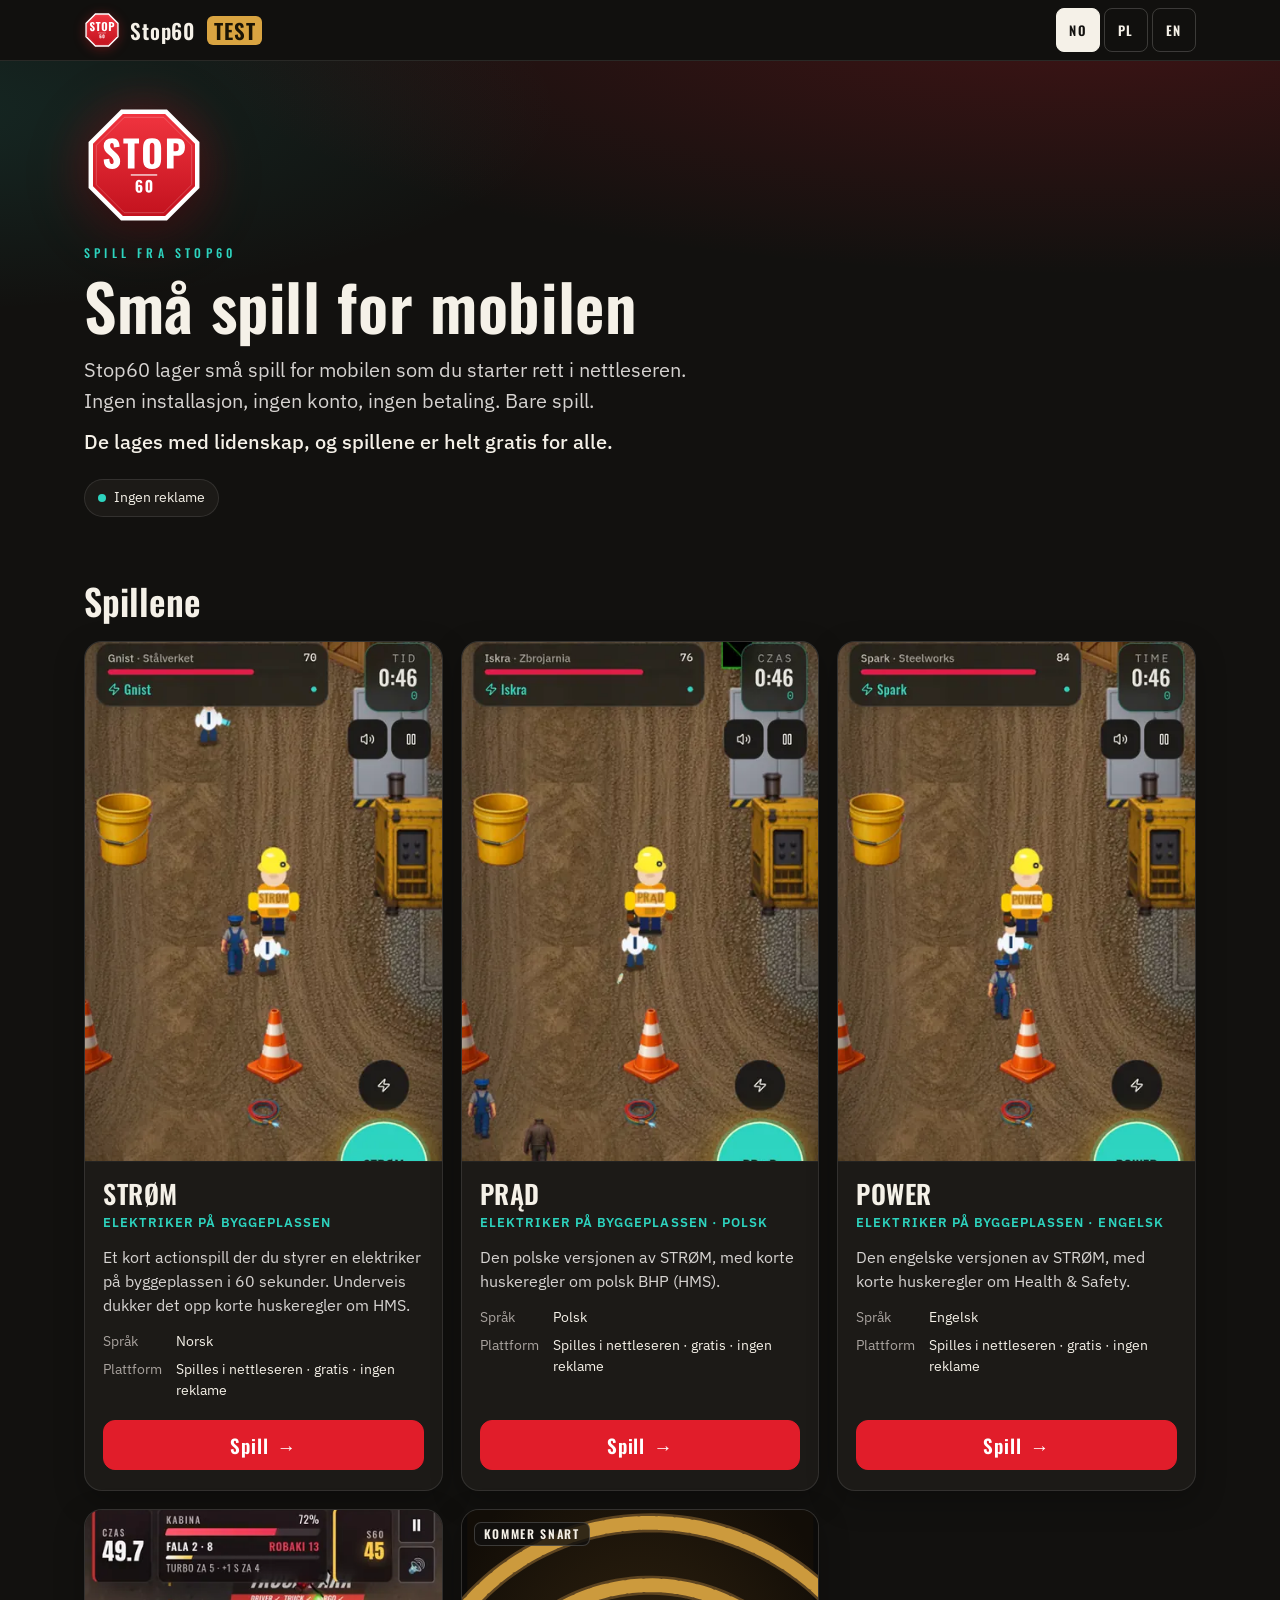
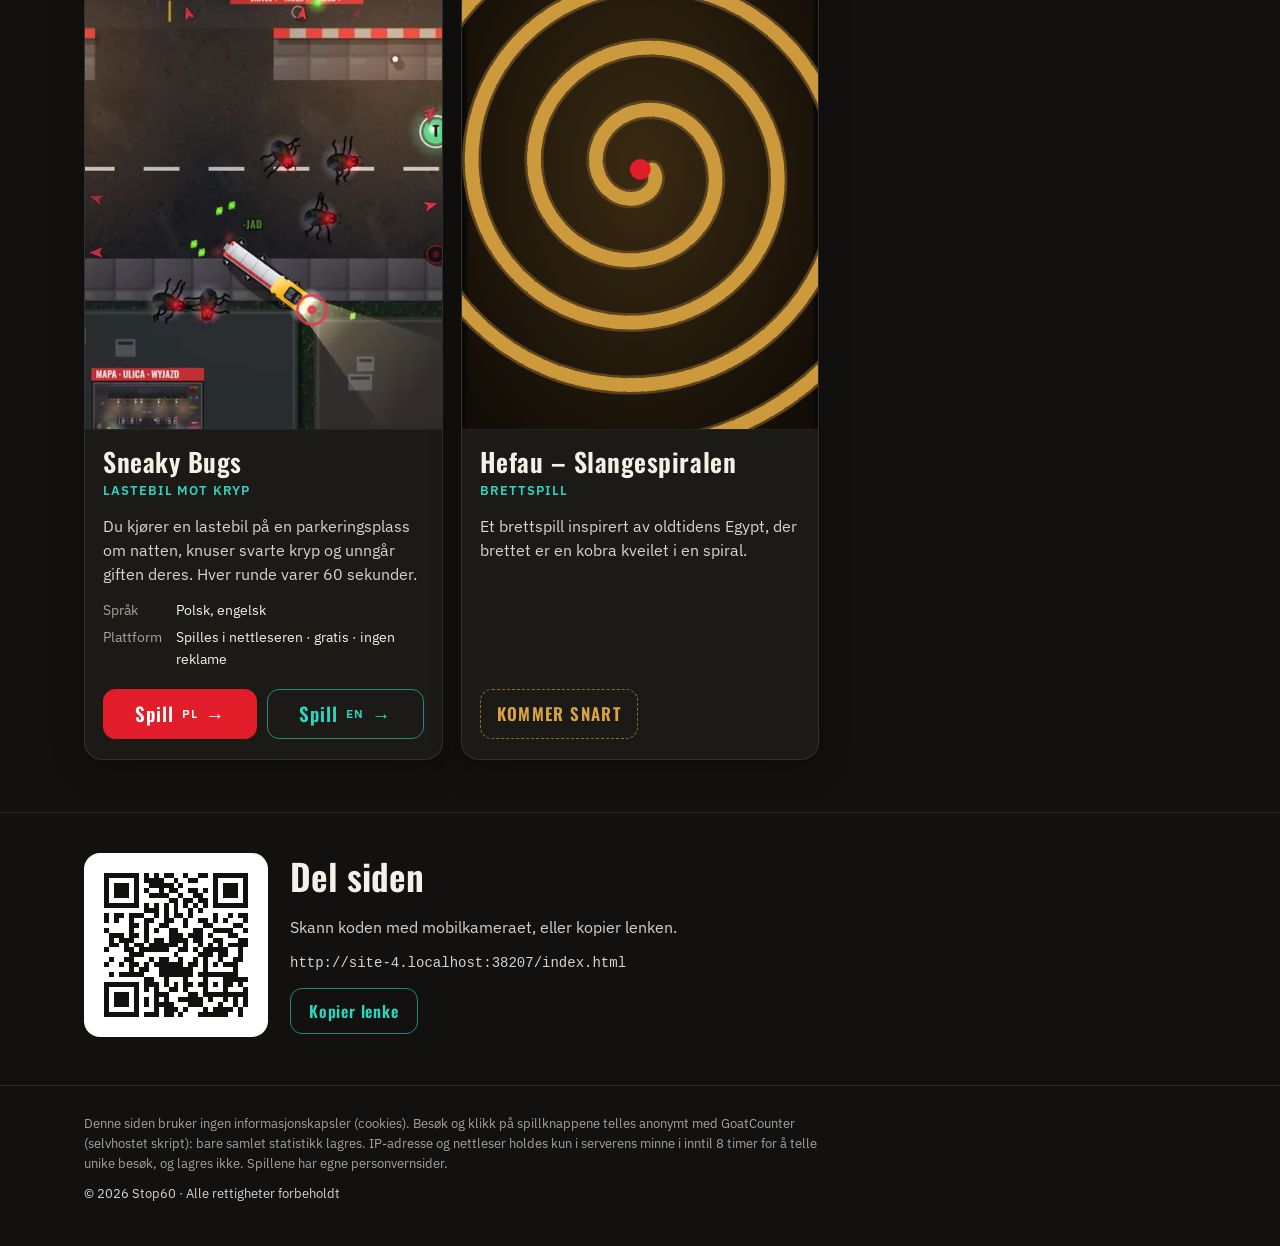
==== commit d86da972: "Lighthouse fixes: inline critical CSS + font faces, 600w image variant and recompressed screenshots," ====
--- a/index.html
+++ b/index.html
@@ -19,8 +19,97 @@
 <link rel="icon" type="image/png" sizes="32x32" href="assets/favicon-32.png"/>
 <link rel="apple-touch-icon" href="assets/apple-touch-icon.png?v=2"/>
 <link rel="preload" href="fonts/oswald-latin.woff2" as="font" type="font/woff2" crossorigin/>
-<link rel="stylesheet" href="fonts/fonts.css"/>
-<link rel="stylesheet" href="assets/style.css?v=4"/>
+<style>@font-face {font-family: 'IBM Plex Sans';font-style: normal;font-weight: 400;font-stretch: 100%;font-display: swap;src: url(fonts/ibm-plex-sans-latin-ext.woff2) format('woff2');unicode-range: U+0100-02BA, U+02BD-02C5, U+02C7-02CC, U+02CE-02D7, U+02DD-02FF, U+0304, U+0308, U+0329, U+1D00-1DBF, U+1E00-1E9F, U+1EF2-1EFF, U+2020, U+20A0-20AB, U+20AD-20C0, U+2113, U+2C60-2C7F, U+A720-A7FF;}@font-face {font-family: 'IBM Plex Sans';font-style: normal;font-weight: 400;font-stretch: 100%;font-display: swap;src: url(fonts/ibm-plex-sans-latin.woff2) format('woff2');unicode-range: U+0000-00FF, U+0131, U+0152-0153, U+02BB-02BC, U+02C6, U+02DA, U+02DC, U+0304, U+0308, U+0329, U+2000-206F, U+20AC, U+2122, U+2191, U+2193, U+2212, U+2215, U+FEFF, U+FFFD;}@font-face {font-family: 'IBM Plex Sans';font-style: normal;font-weight: 500;font-stretch: 100%;font-display: swap;src: url(fonts/ibm-plex-sans-latin-ext.woff2) format('woff2');unicode-range: U+0100-02BA, U+02BD-02C5, U+02C7-02CC, U+02CE-02D7, U+02DD-02FF, U+0304, U+0308, U+0329, U+1D00-1DBF, U+1E00-1E9F, U+1EF2-1EFF, U+2020, U+20A0-20AB, U+20AD-20C0, U+2113, U+2C60-2C7F, U+A720-A7FF;}@font-face {font-family: 'IBM Plex Sans';font-style: normal;font-weight: 500;font-stretch: 100%;font-display: swap;src: url(fonts/ibm-plex-sans-latin.woff2) format('woff2');unicode-range: U+0000-00FF, U+0131, U+0152-0153, U+02BB-02BC, U+02C6, U+02DA, U+02DC, U+0304, U+0308, U+0329, U+2000-206F, U+20AC, U+2122, U+2191, U+2193, U+2212, U+2215, U+FEFF, U+FFFD;}@font-face {font-family: 'IBM Plex Sans';font-style: normal;font-weight: 600;font-stretch: 100%;font-display: swap;src: url(fonts/ibm-plex-sans-latin-ext.woff2) format('woff2');unicode-range: U+0100-02BA, U+02BD-02C5, U+02C7-02CC, U+02CE-02D7, U+02DD-02FF, U+0304, U+0308, U+0329, U+1D00-1DBF, U+1E00-1E9F, U+1EF2-1EFF, U+2020, U+20A0-20AB, U+20AD-20C0, U+2113, U+2C60-2C7F, U+A720-A7FF;}@font-face {font-family: 'IBM Plex Sans';font-style: normal;font-weight: 600;font-stretch: 100%;font-display: swap;src: url(fonts/ibm-plex-sans-latin.woff2) format('woff2');unicode-range: U+0000-00FF, U+0131, U+0152-0153, U+02BB-02BC, U+02C6, U+02DA, U+02DC, U+0304, U+0308, U+0329, U+2000-206F, U+20AC, U+2122, U+2191, U+2193, U+2212, U+2215, U+FEFF, U+FFFD;}@font-face {font-family: 'Oswald';font-style: normal;font-weight: 500;font-display: swap;src: url(fonts/oswald-latin-ext.woff2) format('woff2');unicode-range: U+0100-02BA, U+02BD-02C5, U+02C7-02CC, U+02CE-02D7, U+02DD-02FF, U+0304, U+0308, U+0329, U+1D00-1DBF, U+1E00-1E9F, U+1EF2-1EFF, U+2020, U+20A0-20AB, U+20AD-20C0, U+2113, U+2C60-2C7F, U+A720-A7FF;}@font-face {font-family: 'Oswald';font-style: normal;font-weight: 500;font-display: swap;src: url(fonts/oswald-latin.woff2) format('woff2');unicode-range: U+0000-00FF, U+0131, U+0152-0153, U+02BB-02BC, U+02C6, U+02DA, U+02DC, U+0304, U+0308, U+0329, U+2000-206F, U+20AC, U+2122, U+2191, U+2193, U+2212, U+2215, U+FEFF, U+FFFD;}@font-face {font-family: 'Oswald';font-style: normal;font-weight: 600;font-display: swap;src: url(fonts/oswald-latin-ext.woff2) format('woff2');unicode-range: U+0100-02BA, U+02BD-02C5, U+02C7-02CC, U+02CE-02D7, U+02DD-02FF, U+0304, U+0308, U+0329, U+1D00-1DBF, U+1E00-1E9F, U+1EF2-1EFF, U+2020, U+20A0-20AB, U+20AD-20C0, U+2113, U+2C60-2C7F, U+A720-A7FF;}@font-face {font-family: 'Oswald';font-style: normal;font-weight: 600;font-display: swap;src: url(fonts/oswald-latin.woff2) format('woff2');unicode-range: U+0000-00FF, U+0131, U+0152-0153, U+02BB-02BC, U+02C6, U+02DA, U+02DC, U+0304, U+0308, U+0329, U+2000-206F, U+20AC, U+2122, U+2191, U+2193, U+2212, U+2215, U+FEFF, U+FFFD;}
+:root{--bg:#12110f;--bg2:#1c1a17;--bg3:#24211d;--ink:#f5f1e8;--txt:#e7e5e4;--mut:#a8a29e;--teal:#2dd4bf;--red:#e11d2a;--gold:#d9a441;--line:rgba(255,255,255,.1)}
+*{box-sizing:border-box}
+html{-webkit-text-size-adjust:100%;scroll-behavior:smooth}
+body{margin:0;background:var(--bg);color:var(--txt);font:400 16px/1.55 'IBM Plex Sans',system-ui,-apple-system,Segoe UI,Roboto,sans-serif}
+a{color:var(--teal)}
+img,svg{max-width:100%;display:block}
+.wrap{max-width:72rem;margin:0 auto;padding:0 max(20px,env(safe-area-inset-right,0px)) 0 max(20px,env(safe-area-inset-left,0px))}
+.skip{position:absolute;left:-999px}.skip:focus{left:12px;top:12px;z-index:9;background:#fff;color:#000;padding:8px}
+
+.top{position:sticky;top:0;z-index:5;padding-top:env(safe-area-inset-top,0px);background:rgba(18,17,15,.86);-webkit-backdrop-filter:blur(10px);backdrop-filter:blur(10px);border-bottom:1px solid var(--line)}
+.top .wrap{display:flex;align-items:center;justify-content:space-between;gap:12px;height:60px}
+.brand{display:flex;align-items:center;gap:10px;min-height:44px;border-radius:10px;text-decoration:none;color:var(--ink)}
+.brand img{width:34px;height:34px}
+.brand span{font:600 21px/1 'Oswald',sans-serif;letter-spacing:.04em}
+.badge{display:inline-block;margin-left:2px;padding:4px 7px;border-radius:6px;background:var(--gold);color:#1a1405;font:600 11px/1 'Oswald',sans-serif;letter-spacing:.16em}
+.lang{display:flex;gap:4px;margin:0;padding:0;list-style:none}
+.lang a{display:flex;align-items:center;justify-content:center;min-width:44px;min-height:44px;padding:0 8px;text-align:center;border-radius:8px;font:600 13px/1 'Oswald',sans-serif;letter-spacing:.12em;color:var(--ink);text-decoration:none;border:1px solid rgba(255,255,255,.18)}
+.lang a[aria-current]{background:var(--ink);color:var(--bg);border-color:var(--ink)}
+
+.intro{padding:44px 0 30px;background:radial-gradient(120% 90% at 85% -10%,rgba(225,29,42,.22),transparent 60%),radial-gradient(90% 70% at -10% 10%,rgba(45,212,191,.12),transparent 60%)}
+.k{font:500 12px/1 'Oswald',sans-serif;letter-spacing:.35em;text-transform:uppercase;color:var(--teal);margin:0 0 14px}
+h1{font:600 clamp(36px,9vw,64px)/1.02 'Oswald',sans-serif;color:var(--ink);margin:0 0 16px;letter-spacing:.01em}
+.lead{max-width:40rem;margin:0 0 10px;font-size:clamp(17px,4.4vw,20px);color:#d6d3d1}
+.lead b{color:var(--ink);font-weight:600}
+.pills{display:flex;flex-wrap:wrap;gap:8px;margin:0;padding:0;list-style:none}
+.pills li{display:flex;align-items:center;gap:8px;padding:7px 13px;border-radius:999px;background:var(--bg2);border:1px solid var(--line);font-size:14px;color:var(--ink)}
+.pills li::before{content:"";width:8px;height:8px;border-radius:50%;background:var(--teal)}
+
+section.s{padding:34px 0 52px}
+h2{font:600 clamp(26px,5vw,36px)/1.1 'Oswald',sans-serif;color:var(--ink);margin:0 0 20px}
+.games{display:grid;gap:18px;grid-template-columns:1fr;margin:0;padding:0;list-style:none}
+@media (min-width:720px){.games{grid-template-columns:repeat(2,1fr)}}
+@media (min-width:1080px){.games{grid-template-columns:repeat(3,1fr)}}
+.game{display:flex;flex-direction:column;background:var(--bg2);border:1px solid var(--line);border-radius:18px;overflow:hidden;box-shadow:0 10px 30px rgba(0,0,0,.25)}
+.shot{position:relative;aspect-ratio:2/3;max-height:520px;background:#0b0a09;overflow:hidden;border-bottom:1px solid var(--line)}
+.shot img,.shot svg{width:100%;height:100%;object-fit:cover;object-position:50% 55%}
+.shot .tagl{position:absolute;left:12px;top:12px;padding:5px 9px;border-radius:7px;background:rgba(18,17,15,.82);color:var(--ink);font:600 12px/1 'Oswald',sans-serif;letter-spacing:.14em;text-transform:uppercase;border:1px solid rgba(255,255,255,.18)}
+@media (max-width:719px){.shot{aspect-ratio:4/5}.shot img{object-position:50% 30%}}
+.body{display:flex;flex-direction:column;flex:1;padding:18px 18px 20px}
+.game h3{font:600 26px/1.05 'Oswald',sans-serif;color:var(--ink);margin:0;letter-spacing:.02em}
+.sub{margin:6px 0 12px;font-size:13px;letter-spacing:.08em;text-transform:uppercase;color:var(--teal);font-weight:600}
+.desc{margin:0 0 10px;color:#d6d3d1;font-size:15.5px}
+.note{margin:0 0 12px;padding:10px 12px;border-radius:10px;background:var(--bg3);color:var(--mut);font-size:13.5px;line-height:1.45}
+dl.meta{display:grid;grid-template-columns:auto 1fr;gap:6px 14px;margin:4px 0 18px;font-size:14px}
+dl.meta dt{color:var(--mut)}dl.meta dd{margin:0;color:var(--ink)}
+.acts{display:flex;flex-wrap:wrap;gap:10px;margin-top:auto}
+.btn{flex:1 1 auto;display:inline-flex;align-items:center;justify-content:center;gap:8px;min-height:50px;padding:0 20px;border-radius:12px;background:var(--red);border:1px solid var(--red);color:#fff;text-decoration:none;font:600 19px/1 'Oswald',sans-serif;letter-spacing:.05em;transition:transform .12s,filter .12s}
+.btn::after{content:"→"}
+.btn.alt{background:transparent;border-color:rgba(45,212,191,.6);color:var(--teal)}
+.btn:hover{transform:translateY(-1px);filter:brightness(1.08)}
+.btn:active{transform:translateY(0) scale(.98);filter:brightness(.95)}
+.btn.alt:hover{background:rgba(45,212,191,.08)}
+.btn small{font:600 12px/1 'IBM Plex Sans',sans-serif;letter-spacing:.06em}
+.soon{display:inline-flex;align-items:center;min-height:50px;padding:0 16px;border-radius:12px;border:1px dashed rgba(217,164,65,.6);color:var(--gold);font:600 17px/1 'Oswald',sans-serif;letter-spacing:.08em;text-transform:uppercase}
+
+.share{border-top:1px solid var(--line);padding:40px 0 48px}
+.sharebox{display:grid;gap:22px;align-items:center;grid-template-columns:1fr}
+@media (min-width:720px){.sharebox{grid-template-columns:auto 1fr}}
+.qr{width:184px;height:184px;padding:10px;background:#fff;border-radius:16px}
+.qr svg{width:100%;height:100%}
+.share p{margin:0 0 14px;color:#d6d3d1;max-width:34rem}
+.url{font:500 14px/1.4 ui-monospace,SFMono-Regular,Menlo,monospace;color:var(--ink);word-break:break-all;margin:0 0 14px}
+.sbtn{display:flex;flex-wrap:wrap;gap:10px}
+.sbtn button{min-height:46px;padding:0 18px;border-radius:12px;border:1px solid rgba(45,212,191,.6);background:transparent;color:var(--teal);font:600 16px/1 'Oswald',sans-serif;letter-spacing:.05em;cursor:pointer}
+.sbtn button[hidden]{display:none}
+.sbtn button{transition:background .15s,transform .12s}.sbtn button:hover{background:rgba(45,212,191,.1)}.sbtn button:active{transform:scale(.98)}
+footer{border-top:1px solid var(--line);padding:28px 0 calc(env(safe-area-inset-bottom,0px) + 32px);color:var(--mut);font-size:13px}
+footer p{margin:0 0 10px;max-width:46rem}
+footer .copy{color:#d6d3d1}
+
+
+.brand .sign{width:36px;height:36px;flex:0 0 auto;filter:drop-shadow(0 2px 6px rgba(225,29,42,.35))}
+.lead.l2{margin-bottom:22px;color:var(--ink);font-weight:500}
+.hero-sign{width:clamp(88px,22vw,120px);margin:0 0 22px;transform-origin:50% 50%;animation:signIn .9s cubic-bezier(.2,.9,.25,1.15) .1s both}
+.hero-sign svg{width:100%;height:auto;aspect-ratio:1;filter:drop-shadow(0 10px 24px rgba(0,0,0,.45)) drop-shadow(0 0 22px rgba(225,29,42,.38))}
+@keyframes signIn{from{opacity:0;transform:scale(.55) rotate(-45deg)}60%{opacity:1}to{opacity:1;transform:none}}
+@media (prefers-reduced-motion:reduce){.hero-sign{animation:none}}
+
+
+a:focus-visible,button:focus-visible{outline:3px solid #fff;outline-offset:3px}
+.btn:focus-visible{outline-color:#fff;box-shadow:0 0 0 6px rgba(225,29,42,.35)}
+.lang a:hover{border-color:rgba(255,255,255,.45)}
+.game{transition:transform .2s ease,border-color .2s ease,box-shadow .2s ease}
+@media (hover:hover){.game:hover{transform:translateY(-3px);border-color:rgba(255,255,255,.18);box-shadow:0 16px 40px rgba(0,0,0,.35)}}
+.intro .k,.intro h1,.intro .lead,.intro .pills{animation:fadeUp .6s ease both}
+.intro .k{animation-delay:.25s}.intro h1{animation-delay:.32s}.intro .lead{animation-delay:.4s}.intro .lead.l2{animation-delay:.46s}.intro .pills{animation-delay:.52s}
+@keyframes fadeUp{from{opacity:0;transform:translateY(10px)}to{opacity:1;transform:none}}
+.shot img{transition:transform .5s ease}
+@media (hover:hover){.game:hover .shot img{transform:scale(1.025)}}
+@media (prefers-reduced-motion:reduce){html{scroll-behavior:auto}*,*::before,*::after{animation:none!important;transition:none!important}}</style>
 <meta property="og:type" content="website"/>
 <meta property="og:site_name" content="Stop60"/>
 <meta property="og:title" content="Stop60 – små gratisspill i nettleseren"/>
@@ -54,7 +143,7 @@
 <path fill="#fff" d="M91.80185185185185 146.3111111111111Q89.7537037037037 146.3111111111111 88.47037037037038 145.41666666666666Q87.18703703703704 144.5222222222222 86.59074074074074 142.96666666666664Q85.99444444444444 141.4111111111111 85.99444444444444 139.4148148148148V131.81851851851852Q85.99444444444444 129.77037037037036 86.47407407407408 128.16296296296295Q86.95370370370371 126.55555555555556 88.19814814814815 125.63518518518518Q89.44259259259259 124.71481481481482 91.77592592592593 124.71481481481482Q93.79814814814816 124.71481481481482 94.96481481481482 125.33703703703704Q96.13148148148149 125.95925925925926 96.62407407407409 127.15185185185184Q97.11666666666667 128.34444444444443 97.11666666666667 130.1074074074074Q97.11666666666667 130.2111111111111 97.12962962962963 130.30185185185184Q97.14259259259259 130.3925925925926 97.14259259259259 130.47037037037038H93.07222222222222Q93.07222222222222 129.2 92.87777777777778 128.59074074074073Q92.68333333333334 127.98148148148148 91.80185185185185 127.98148148148148Q91.20555555555556 127.98148148148148 90.90740740740742 128.34444444444443Q90.60925925925926 128.7074074074074 90.50555555555556 129.6148148148148Q90.40185185185186 130.5222222222222 90.40185185185186 132.15555555555557V134.0222222222222Q90.71296296296296 133.4777777777778 91.41296296296296 133.17962962962963Q92.11296296296297 132.88148148148147 92.99444444444444 132.85555555555555Q94.65370370370371 132.80370370370372 95.65185185185186 133.6074074074074Q96.65 134.4111111111111 97.09074074074074 135.79814814814813Q97.53148148148148 137.1851851851852 97.53148148148148 138.8962962962963Q97.53148148148148 141.1 97.01296296296296 142.77222222222224Q96.49444444444444 144.44444444444446 95.25 145.3777777777778Q94.00555555555556 146.3111111111111 91.80185185185185 146.3111111111111ZM91.8537037037037 143.12222222222223Q92.45 143.12222222222223 92.72222222222223 142.72037037037038Q92.99444444444444 142.31851851851852 93.08518518518518 141.52777777777777Q93.17592592592592 140.73703703703703 93.17592592592592 139.57037037037037Q93.17592592592592 138.53333333333333 93.11111111111111 137.78148148148148Q93.0462962962963 137.02962962962962 92.76111111111112 136.60185185185185Q92.47592592592594 136.17407407407407 91.80185185185185 136.17407407407407Q91.49074074074075 136.17407407407407 91.20555555555556 136.30370370370372Q90.92037037037038 136.43333333333334 90.71296296296296 136.6277777777778Q90.50555555555556 136.82222222222222 90.40185185185186 137.0037037037037V140.42592592592592Q90.40185185185186 141.1259259259259 90.51851851851853 141.74814814814815Q90.6351851851852 142.37037037037038 90.95925925925926 142.7462962962963Q91.28333333333333 143.12222222222223 91.8537037037037 143.12222222222223Z M108.22407407407408 146.38888888888889Q106.33148148148149 146.38888888888889 105.06111111111112 145.6240740740741Q103.79074074074074 144.85925925925926 103.14259259259259 143.51111111111112Q102.49444444444445 142.16296296296295 102.49444444444445 140.3740740740741V130.85925925925926Q102.49444444444445 129.01851851851853 103.1037037037037 127.63148148148149Q103.71296296296296 126.24444444444444 104.98333333333333 125.46666666666667Q106.2537037037037 124.6888888888889 108.22407407407408 124.6888888888889Q110.19444444444444 124.6888888888889 111.45185185185184 125.46666666666667Q112.70925925925926 126.24444444444444 113.31851851851852 127.63148148148149Q113.92777777777778 129.01851851851853 113.92777777777778 130.85925925925926V140.3740740740741Q113.92777777777778 142.13703703703703 113.27962962962962 143.49814814814815Q112.63148148148149 144.85925925925926 111.36111111111111 145.6240740740741Q110.09074074074074 146.38888888888889 108.22407407407408 146.38888888888889ZM108.22407407407408 142.52592592592592Q108.8462962962963 142.52592592592592 109.11851851851853 142.1240740740741Q109.39074074074074 141.72222222222223 109.45555555555555 141.19074074074075Q109.52037037037037 140.65925925925927 109.52037037037037 140.27037037037036V130.96296296296296Q109.52037037037037 130.5222222222222 109.46851851851852 129.96481481481482Q109.41666666666667 129.40740740740742 109.14444444444445 128.97962962962964Q108.87222222222222 128.55185185185186 108.22407407407408 128.55185185185186Q107.57592592592593 128.55185185185186 107.3037037037037 128.97962962962964Q107.03148148148148 129.40740740740742 106.97962962962963 129.96481481481482Q106.92777777777778 130.5222222222222 106.92777777777778 130.96296296296296V140.27037037037036Q106.92777777777778 140.65925925925927 107.00555555555556 141.19074074074075Q107.08333333333334 141.72222222222223 107.35555555555555 142.1240740740741Q107.62777777777778 142.52592592592592 108.22407407407408 142.52592592592592Z"/></symbol></svg>
 <a class="skip" href="#main">Hopp til innholdet</a>
 <header class="top"><div class="wrap">
-<a class="brand" href="./" aria-label="Stop60"><svg class="sign" width="36" height="36" aria-hidden="true" focusable="false"><use href="#stop-sign"/></svg><span>Stop60</span> <span class="badge" title="Testversjon – ikke publisert">TEST</span></a>
+<a class="brand" href="./"><svg class="sign" width="36" height="36" aria-hidden="true" focusable="false"><use href="#stop-sign"/></svg><span>Stop60</span> <span class="badge" title="Testversjon – ikke publisert">TEST</span></a>
 <nav aria-label="Språk"><ul class="lang"><li><a href="./" hreflang="nb" lang="nb" title="Norsk" data-gc="portfolio-lang-no" aria-current="page">NO</a></li><li><a href="pl/" hreflang="pl" lang="pl" title="Polski" data-gc="portfolio-lang-pl">PL</a></li><li><a href="en/" hreflang="en" lang="en" title="English" data-gc="portfolio-lang-en">EN</a></li></ul></nav>
 </div></header>
 <main id="main">
@@ -69,10 +158,10 @@
 <section class="s" id="games"><div class="wrap">
 <h2>Spillene</h2>
 <ul class="games">
-<li class="game" id="strom"><div class="shot"><img src="assets/img/strom-420.webp" srcset="assets/img/strom-420.webp 420w, assets/img/strom-800.webp 800w" sizes="(min-width:1080px) 360px, (min-width:720px) 46vw, 92vw" width="800" height="1201" fetchpriority="high" decoding="async" alt="STRØM – skjermbilde fra spillet"/></div><div class="body"><h3>STRØM</h3><p class="sub">Elektriker på byggeplassen</p><p class="desc">Et kort actionspill der du styrer en elektriker på byggeplassen i 60 sekunder. Underveis dukker det opp korte huskeregler om HMS.</p><dl class="meta"><dt>Språk</dt><dd>Norsk</dd><dt>Plattform</dt><dd>Spilles i nettleseren · gratis · ingen reklame</dd></dl><div class="acts"><a class="btn" href="/strom/?ref=portfolio" data-gc="portfolio-click-strom" aria-label="Spill STRØM">Spill</a></div></div></li>
-<li class="game" id="prad"><div class="shot"><img src="assets/img/prad-420.webp" srcset="assets/img/prad-420.webp 420w, assets/img/prad-800.webp 800w" sizes="(min-width:1080px) 360px, (min-width:720px) 46vw, 92vw" width="800" height="1201" loading="lazy" decoding="async" alt="PRĄD – skjermbilde fra spillet"/></div><div class="body"><h3>PRĄD</h3><p class="sub">Elektriker på byggeplassen · polsk</p><p class="desc">Den polske versjonen av STRØM, med korte huskeregler om polsk BHP (HMS).</p><dl class="meta"><dt>Språk</dt><dd>Polsk</dd><dt>Plattform</dt><dd>Spilles i nettleseren · gratis · ingen reklame</dd></dl><div class="acts"><a class="btn" href="/prad/?ref=portfolio" data-gc="portfolio-click-prad" aria-label="Spill PRĄD">Spill</a></div></div></li>
-<li class="game" id="power"><div class="shot"><img src="assets/img/power-420.webp" srcset="assets/img/power-420.webp 420w, assets/img/power-800.webp 800w" sizes="(min-width:1080px) 360px, (min-width:720px) 46vw, 92vw" width="800" height="1201" loading="lazy" decoding="async" alt="POWER – skjermbilde fra spillet"/></div><div class="body"><h3>POWER</h3><p class="sub">Elektriker på byggeplassen · engelsk</p><p class="desc">Den engelske versjonen av STRØM, med korte huskeregler om Health &amp; Safety.</p><dl class="meta"><dt>Språk</dt><dd>Engelsk</dd><dt>Plattform</dt><dd>Spilles i nettleseren · gratis · ingen reklame</dd></dl><div class="acts"><a class="btn" href="/power/?ref=portfolio" data-gc="portfolio-click-power" aria-label="Spill POWER">Spill</a></div></div></li>
-<li class="game" id="robaki"><div class="shot"><img src="assets/img/robaki-420.webp" srcset="assets/img/robaki-420.webp 420w, assets/img/robaki-800.webp 800w" sizes="(min-width:1080px) 360px, (min-width:720px) 46vw, 92vw" width="800" height="1201" loading="lazy" decoding="async" alt="Sneaky Bugs – skjermbilde fra spillet"/></div><div class="body"><h3>Sneaky Bugs</h3><p class="sub">Lastebil mot kryp</p><p class="desc">Du kjører en lastebil på en parkeringsplass om natten, knuser svarte kryp og unngår giften deres. Hver runde varer 60 sekunder.</p><dl class="meta"><dt>Språk</dt><dd>Polsk, engelsk</dd><dt>Plattform</dt><dd>Spilles i nettleseren · gratis · ingen reklame</dd></dl><div class="acts"><a class="btn" href="/robaki/?ref=portfolio" data-gc="portfolio-click-robaki" hreflang="pl" aria-label="Spill PL – Sneaky Bugs, polsk versjon">Spill <small>PL</small></a><a class="btn alt" href="/robaki/en/?ref=portfolio" data-gc="portfolio-click-robaki-en" hreflang="en" aria-label="Spill EN – Sneaky Bugs, engelsk versjon">Spill <small>EN</small></a></div></div></li>
+<li class="game" id="strom"><div class="shot"><img src="assets/img/strom-420.webp" srcset="assets/img/strom-420.webp 420w, assets/img/strom-600.webp 600w, assets/img/strom-800.webp 800w" sizes="(min-width:1080px) 360px, (min-width:720px) 46vw, 92vw" width="800" height="1201" fetchpriority="high" decoding="async" alt="STRØM – skjermbilde fra spillet"/></div><div class="body"><h3>STRØM</h3><p class="sub">Elektriker på byggeplassen</p><p class="desc">Et kort actionspill der du styrer en elektriker på byggeplassen i 60 sekunder. Underveis dukker det opp korte huskeregler om HMS.</p><dl class="meta"><dt>Språk</dt><dd>Norsk</dd><dt>Plattform</dt><dd>Spilles i nettleseren · gratis · ingen reklame</dd></dl><div class="acts"><a class="btn" href="/strom/?ref=portfolio" data-gc="portfolio-click-strom" aria-label="Spill STRØM">Spill</a></div></div></li>
+<li class="game" id="prad"><div class="shot"><img src="assets/img/prad-420.webp" srcset="assets/img/prad-420.webp 420w, assets/img/prad-600.webp 600w, assets/img/prad-800.webp 800w" sizes="(min-width:1080px) 360px, (min-width:720px) 46vw, 92vw" width="800" height="1201" loading="lazy" decoding="async" alt="PRĄD – skjermbilde fra spillet"/></div><div class="body"><h3>PRĄD</h3><p class="sub">Elektriker på byggeplassen · polsk</p><p class="desc">Den polske versjonen av STRØM, med korte huskeregler om polsk BHP (HMS).</p><dl class="meta"><dt>Språk</dt><dd>Polsk</dd><dt>Plattform</dt><dd>Spilles i nettleseren · gratis · ingen reklame</dd></dl><div class="acts"><a class="btn" href="/prad/?ref=portfolio" data-gc="portfolio-click-prad" aria-label="Spill PRĄD">Spill</a></div></div></li>
+<li class="game" id="power"><div class="shot"><img src="assets/img/power-420.webp" srcset="assets/img/power-420.webp 420w, assets/img/power-600.webp 600w, assets/img/power-800.webp 800w" sizes="(min-width:1080px) 360px, (min-width:720px) 46vw, 92vw" width="800" height="1201" loading="lazy" decoding="async" alt="POWER – skjermbilde fra spillet"/></div><div class="body"><h3>POWER</h3><p class="sub">Elektriker på byggeplassen · engelsk</p><p class="desc">Den engelske versjonen av STRØM, med korte huskeregler om Health &amp; Safety.</p><dl class="meta"><dt>Språk</dt><dd>Engelsk</dd><dt>Plattform</dt><dd>Spilles i nettleseren · gratis · ingen reklame</dd></dl><div class="acts"><a class="btn" href="/power/?ref=portfolio" data-gc="portfolio-click-power" aria-label="Spill POWER">Spill</a></div></div></li>
+<li class="game" id="robaki"><div class="shot"><img src="assets/img/robaki-420.webp" srcset="assets/img/robaki-420.webp 420w, assets/img/robaki-600.webp 600w, assets/img/robaki-800.webp 800w" sizes="(min-width:1080px) 360px, (min-width:720px) 46vw, 92vw" width="800" height="1201" loading="lazy" decoding="async" alt="Sneaky Bugs – skjermbilde fra spillet"/></div><div class="body"><h3>Sneaky Bugs</h3><p class="sub">Lastebil mot kryp</p><p class="desc">Du kjører en lastebil på en parkeringsplass om natten, knuser svarte kryp og unngår giften deres. Hver runde varer 60 sekunder.</p><dl class="meta"><dt>Språk</dt><dd>Polsk, engelsk</dd><dt>Plattform</dt><dd>Spilles i nettleseren · gratis · ingen reklame</dd></dl><div class="acts"><a class="btn" href="/robaki/?ref=portfolio" data-gc="portfolio-click-robaki" hreflang="pl" aria-label="Spill PL – Sneaky Bugs, polsk versjon">Spill <small>PL</small></a><a class="btn alt" href="/robaki/en/?ref=portfolio" data-gc="portfolio-click-robaki-en" hreflang="en" aria-label="Spill EN – Sneaky Bugs, engelsk versjon">Spill <small>EN</small></a></div></div></li>
 <li class="game" id="hefau"><div class="shot"><svg viewBox="0 0 400 600" aria-hidden="true" focusable="false" xmlns="http://www.w3.org/2000/svg">
 <defs><radialGradient id="sg" cx="50%" cy="50%" r="65%"><stop offset="0" stop-color="#3a2a12"/><stop offset="1" stop-color="#120d07"/></radialGradient></defs>
 <rect width="400" height="600" fill="url(#sg)"/>
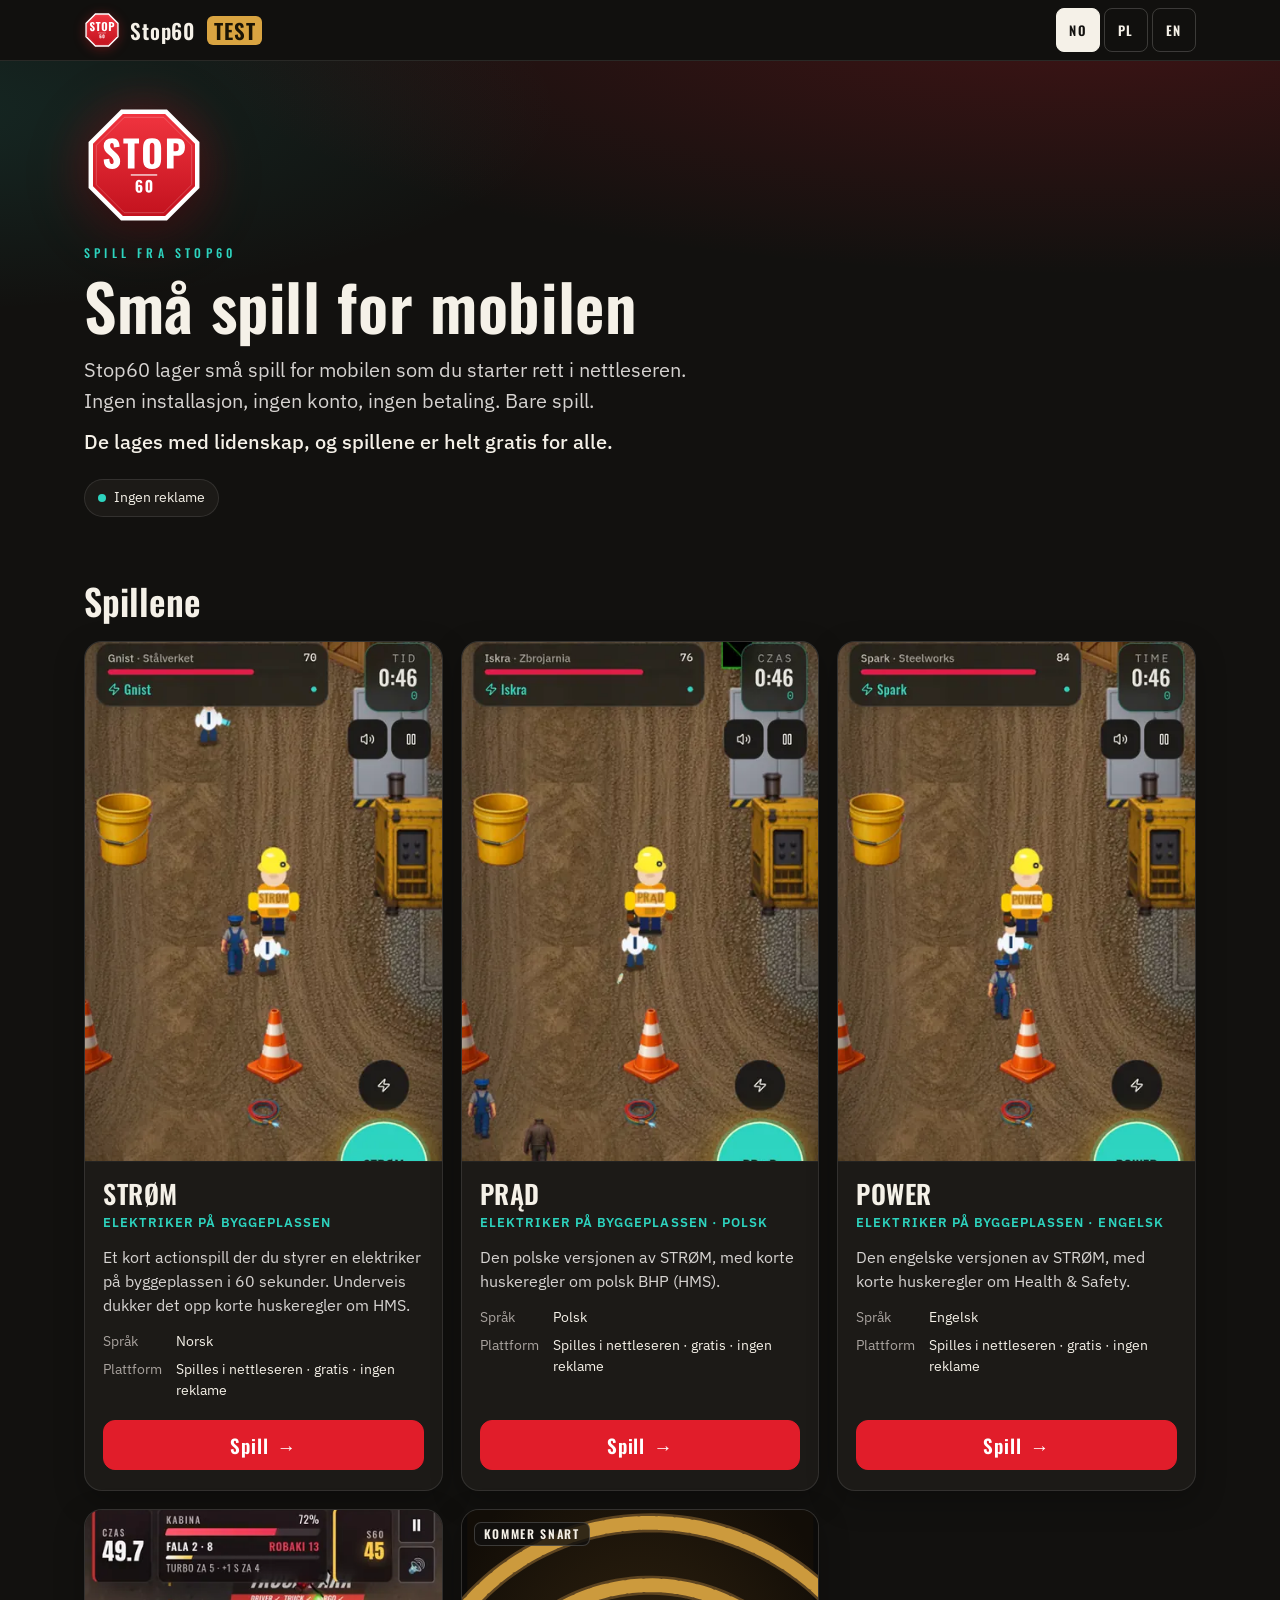
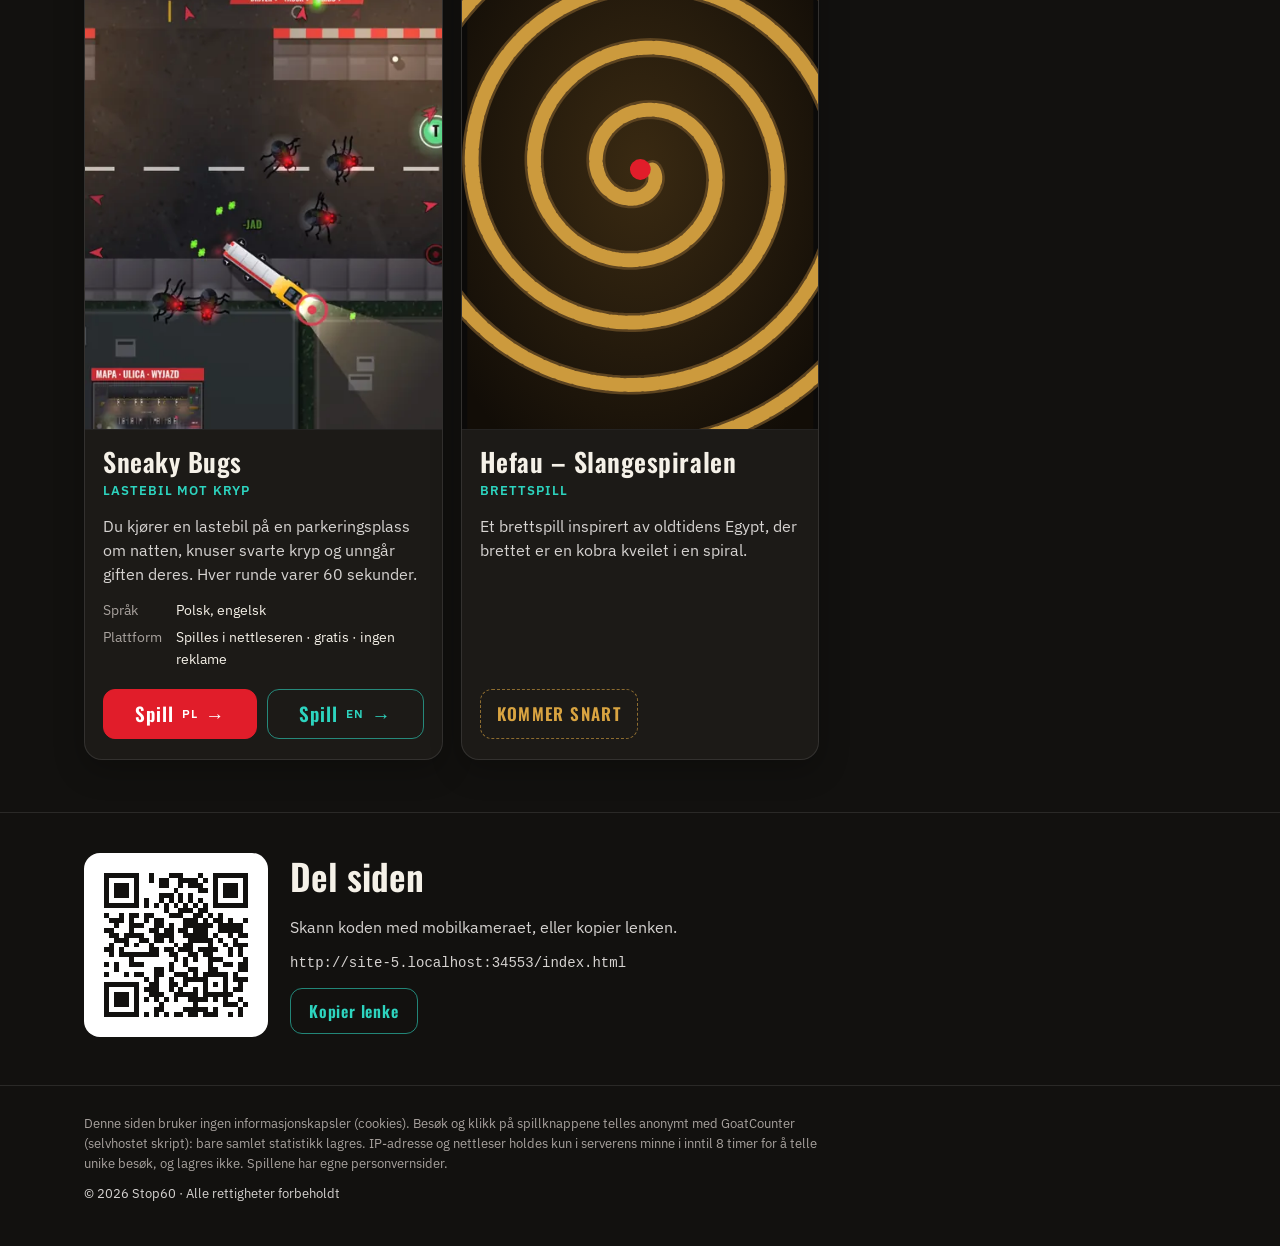
==== commit d33c58b1: "Phone card crop 3:4 so HUD and player stay fully in frame" ====
--- a/index.html
+++ b/index.html
@@ -57,7 +57,7 @@
 .shot{position:relative;aspect-ratio:2/3;max-height:520px;background:#0b0a09;overflow:hidden;border-bottom:1px solid var(--line)}
 .shot img,.shot svg{width:100%;height:100%;object-fit:cover;object-position:50% 55%}
 .shot .tagl{position:absolute;left:12px;top:12px;padding:5px 9px;border-radius:7px;background:rgba(18,17,15,.82);color:var(--ink);font:600 12px/1 'Oswald',sans-serif;letter-spacing:.14em;text-transform:uppercase;border:1px solid rgba(255,255,255,.18)}
-@media (max-width:719px){.shot{aspect-ratio:4/5}.shot img{object-position:50% 30%}}
+@media (max-width:719px){.shot{aspect-ratio:3/4}.shot img{object-position:50% 0}}
 .body{display:flex;flex-direction:column;flex:1;padding:18px 18px 20px}
 .game h3{font:600 26px/1.05 'Oswald',sans-serif;color:var(--ink);margin:0;letter-spacing:.02em}
 .sub{margin:6px 0 12px;font-size:13px;letter-spacing:.08em;text-transform:uppercase;color:var(--teal);font-weight:600}
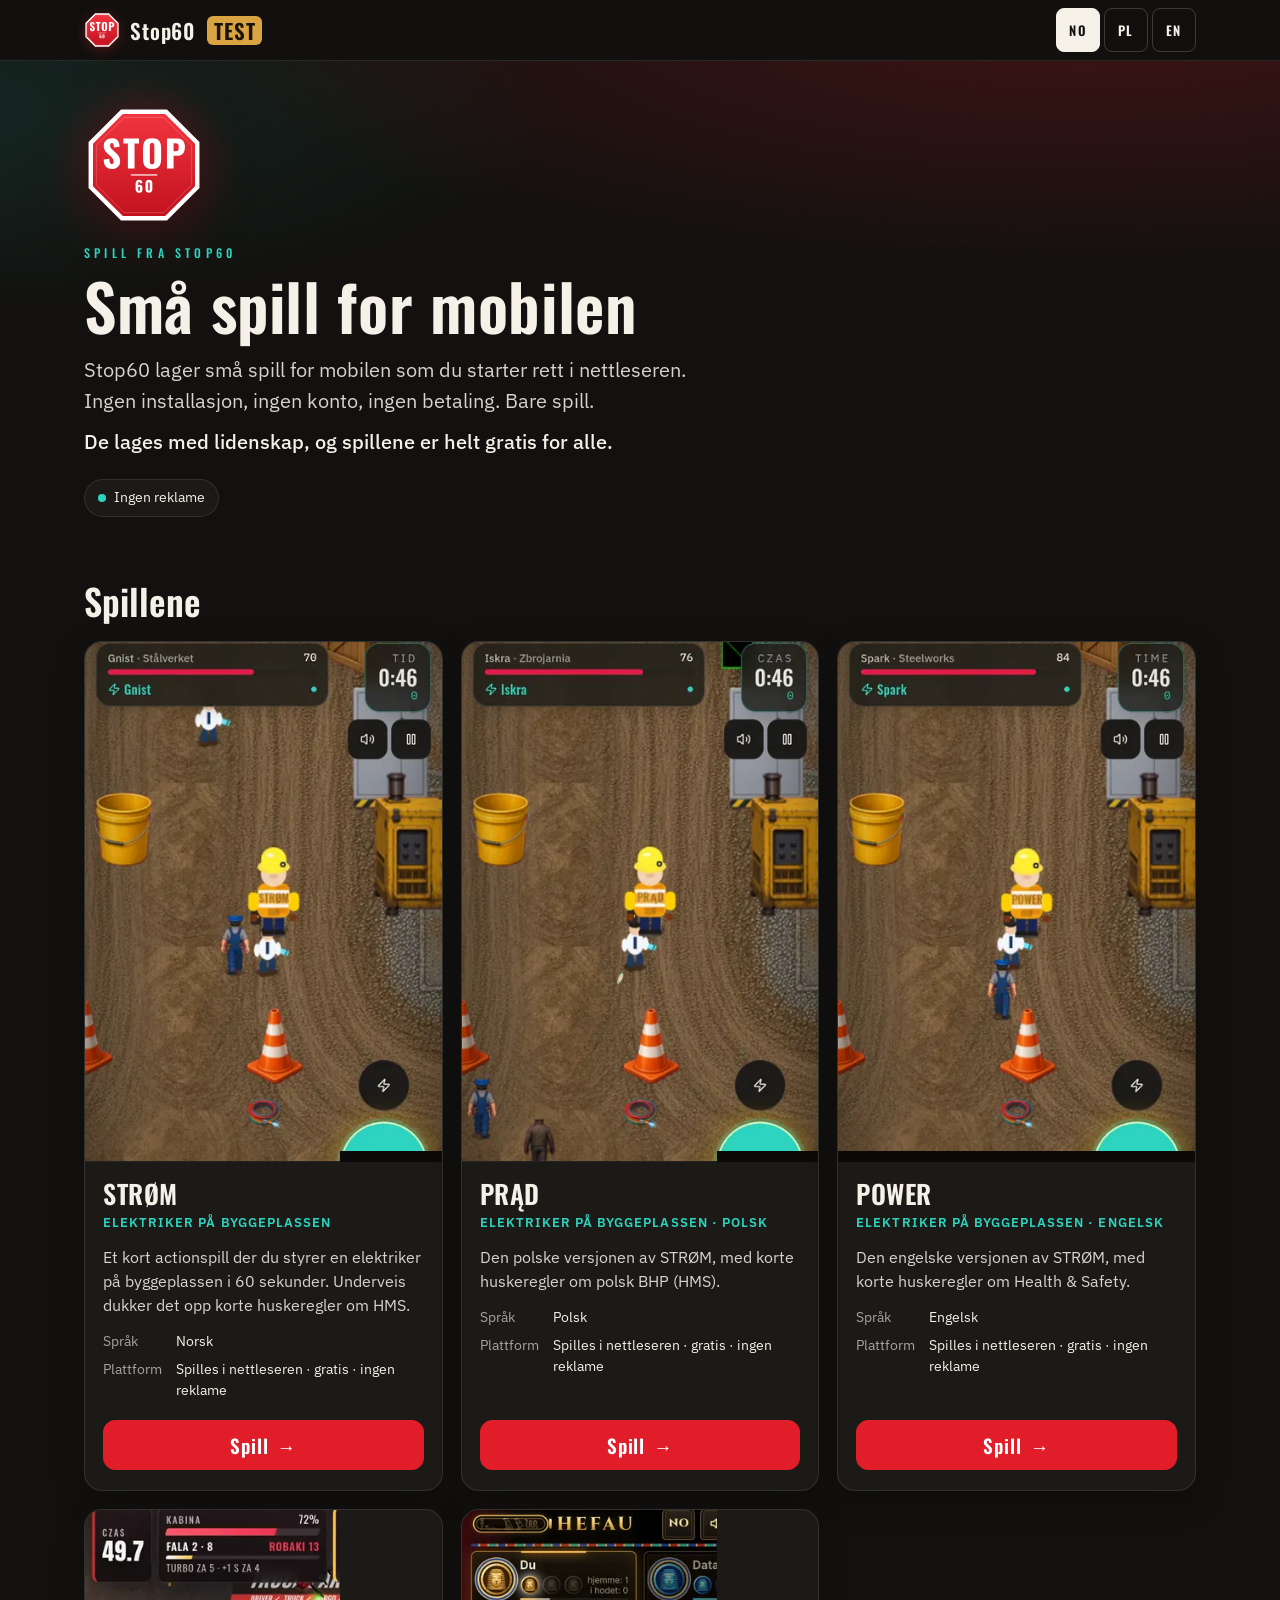
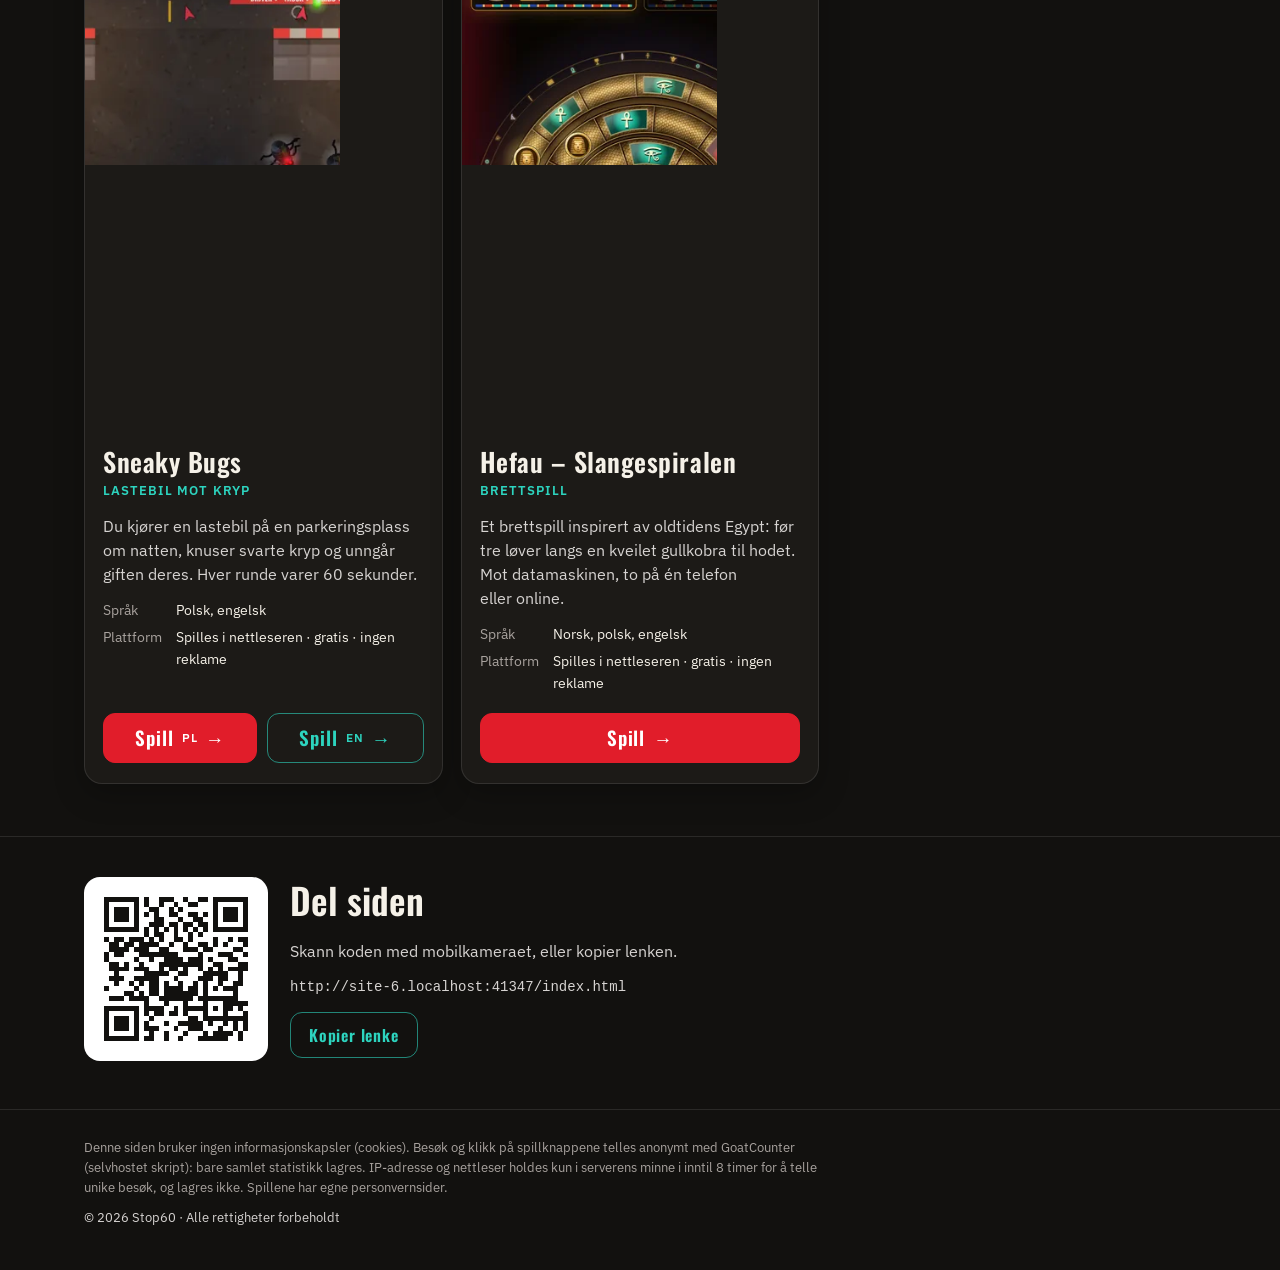
==== commit db4b5bfb: "Portfolio: Hefau is playable (card with screenshot, NO/PL/EN)" ====
--- a/index.html
+++ b/index.html
@@ -128,7 +128,7 @@
 <meta name="twitter:description" content="Små spill for mobilen fra Stop60 som du starter rett i nettleseren. Ingen installasjon, ingen konto, ingen betaling – helt gratis for alle."/>
 <meta name="twitter:image" content="https://stop60.no/portfolio-test/assets/og-no.jpg?v=4"/>
 <meta name="twitter:image:alt" content="Stop60 – Små gratisspill i nettleseren"/>
-<script type="application/ld+json">{"@context":"https://schema.org","@graph":[{"@type":"Organization","@id":"https://stop60.no/#org","name":"Stop60","url":"https://stop60.no/","logo":"https://stop60.no/assets/apple-touch-icon.png"},{"@type":"ItemList","name":"Stop60 – små gratisspill i nettleseren","url":"https://stop60.no/portfolio/","itemListElement":[{"@type":"ListItem","position":1,"item":{"@type":"VideoGame","name":"STRØM","url":"https://stop60.no/strom/","description":"Et kort actionspill der du styrer en elektriker på byggeplassen i 60 sekunder. Underveis dukker det opp korte huskeregler om HMS.","inLanguage":["nb"],"image":"https://stop60.no/portfolio-test/assets/img/strom-800.webp","operatingSystem":"Any (web browser)","isAccessibleForFree":true,"offers":{"@type":"Offer","price":"0","priceCurrency":"NOK"},"publisher":{"@id":"https://stop60.no/#org"},"author":{"@id":"https://stop60.no/#org"},"gamePlatform":"Web browser","applicationCategory":"GameApplication","playMode":"SinglePlayer"}},{"@type":"ListItem","position":2,"item":{"@type":"VideoGame","name":"PRĄD","url":"https://stop60.no/prad/","description":"Den polske versjonen av STRØM, med korte huskeregler om polsk BHP (HMS).","inLanguage":["pl"],"image":"https://stop60.no/portfolio-test/assets/img/prad-800.webp","operatingSystem":"Any (web browser)","isAccessibleForFree":true,"offers":{"@type":"Offer","price":"0","priceCurrency":"NOK"},"publisher":{"@id":"https://stop60.no/#org"},"author":{"@id":"https://stop60.no/#org"},"gamePlatform":"Web browser","applicationCategory":"GameApplication","playMode":"SinglePlayer"}},{"@type":"ListItem","position":3,"item":{"@type":"VideoGame","name":"POWER","url":"https://stop60.no/power/","description":"Den engelske versjonen av STRØM, med korte huskeregler om Health & Safety.","inLanguage":["en"],"image":"https://stop60.no/portfolio-test/assets/img/power-800.webp","operatingSystem":"Any (web browser)","isAccessibleForFree":true,"offers":{"@type":"Offer","price":"0","priceCurrency":"NOK"},"publisher":{"@id":"https://stop60.no/#org"},"author":{"@id":"https://stop60.no/#org"},"gamePlatform":"Web browser","applicationCategory":"GameApplication","playMode":"SinglePlayer"}},{"@type":"ListItem","position":4,"item":{"@type":"VideoGame","name":"Sneaky Bugs","url":"https://stop60.no/robaki/","description":"Du kjører en lastebil på en parkeringsplass om natten, knuser svarte kryp og unngår giften deres. Hver runde varer 60 sekunder.","inLanguage":["pl","en"],"image":"https://stop60.no/portfolio-test/assets/img/robaki-800.webp","operatingSystem":"Any (web browser)","isAccessibleForFree":true,"offers":{"@type":"Offer","price":"0","priceCurrency":"NOK"},"publisher":{"@id":"https://stop60.no/#org"},"author":{"@id":"https://stop60.no/#org"},"gamePlatform":"Web browser","applicationCategory":"GameApplication","playMode":"SinglePlayer"}}]}]}</script>
+<script type="application/ld+json">{"@context":"https://schema.org","@graph":[{"@type":"Organization","@id":"https://stop60.no/#org","name":"Stop60","url":"https://stop60.no/","logo":"https://stop60.no/assets/apple-touch-icon.png"},{"@type":"ItemList","name":"Stop60 – små gratisspill i nettleseren","url":"https://stop60.no/portfolio/","itemListElement":[{"@type":"ListItem","position":1,"item":{"@type":"VideoGame","name":"STRØM","url":"https://stop60.no/strom/","description":"Et kort actionspill der du styrer en elektriker på byggeplassen i 60 sekunder. Underveis dukker det opp korte huskeregler om HMS.","inLanguage":["nb"],"image":"https://stop60.no/portfolio-test/assets/img/strom-800.webp","operatingSystem":"Any (web browser)","isAccessibleForFree":true,"offers":{"@type":"Offer","price":"0","priceCurrency":"NOK"},"publisher":{"@id":"https://stop60.no/#org"},"author":{"@id":"https://stop60.no/#org"},"gamePlatform":"Web browser","applicationCategory":"GameApplication","playMode":"SinglePlayer"}},{"@type":"ListItem","position":2,"item":{"@type":"VideoGame","name":"PRĄD","url":"https://stop60.no/prad/","description":"Den polske versjonen av STRØM, med korte huskeregler om polsk BHP (HMS).","inLanguage":["pl"],"image":"https://stop60.no/portfolio-test/assets/img/prad-800.webp","operatingSystem":"Any (web browser)","isAccessibleForFree":true,"offers":{"@type":"Offer","price":"0","priceCurrency":"NOK"},"publisher":{"@id":"https://stop60.no/#org"},"author":{"@id":"https://stop60.no/#org"},"gamePlatform":"Web browser","applicationCategory":"GameApplication","playMode":"SinglePlayer"}},{"@type":"ListItem","position":3,"item":{"@type":"VideoGame","name":"POWER","url":"https://stop60.no/power/","description":"Den engelske versjonen av STRØM, med korte huskeregler om Health & Safety.","inLanguage":["en"],"image":"https://stop60.no/portfolio-test/assets/img/power-800.webp","operatingSystem":"Any (web browser)","isAccessibleForFree":true,"offers":{"@type":"Offer","price":"0","priceCurrency":"NOK"},"publisher":{"@id":"https://stop60.no/#org"},"author":{"@id":"https://stop60.no/#org"},"gamePlatform":"Web browser","applicationCategory":"GameApplication","playMode":"SinglePlayer"}},{"@type":"ListItem","position":4,"item":{"@type":"VideoGame","name":"Sneaky Bugs","url":"https://stop60.no/robaki/","description":"Du kjører en lastebil på en parkeringsplass om natten, knuser svarte kryp og unngår giften deres. Hver runde varer 60 sekunder.","inLanguage":["pl","en"],"image":"https://stop60.no/portfolio-test/assets/img/robaki-800.webp","operatingSystem":"Any (web browser)","isAccessibleForFree":true,"offers":{"@type":"Offer","price":"0","priceCurrency":"NOK"},"publisher":{"@id":"https://stop60.no/#org"},"author":{"@id":"https://stop60.no/#org"},"gamePlatform":"Web browser","applicationCategory":"GameApplication","playMode":"SinglePlayer"}},{"@type":"ListItem","position":5,"item":{"@type":"VideoGame","name":"Hefau – Slangespiralen","url":"https://stop60.no/hefau/","description":"Et brettspill inspirert av oldtidens Egypt: før tre løver langs en kveilet gullkobra til hodet. Mot datamaskinen, to på én telefon eller online.","inLanguage":["nb","pl","en"],"image":"https://stop60.no/portfolio-test/assets/img/hefau-800.webp","operatingSystem":"Any (web browser)","isAccessibleForFree":true,"offers":{"@type":"Offer","price":"0","priceCurrency":"NOK"},"publisher":{"@id":"https://stop60.no/#org"},"author":{"@id":"https://stop60.no/#org"},"gamePlatform":"Web browser","applicationCategory":"GameApplication","playMode":"SinglePlayer"}}]}]}</script>
 <script data-goatcounter="https://jtaczala-games.goatcounter.com/count" async src="count.js"></script>
 <script defer src="assets/qrcode.min.js"></script>
 <script defer src="assets/app.js?v=1"></script>
@@ -162,14 +162,7 @@
 <li class="game" id="prad"><div class="shot"><img src="assets/img/prad-420.webp" srcset="assets/img/prad-420.webp 420w, assets/img/prad-600.webp 600w, assets/img/prad-800.webp 800w" sizes="(min-width:1080px) 360px, (min-width:720px) 46vw, 92vw" width="800" height="1201" loading="lazy" decoding="async" alt="PRĄD – skjermbilde fra spillet"/></div><div class="body"><h3>PRĄD</h3><p class="sub">Elektriker på byggeplassen · polsk</p><p class="desc">Den polske versjonen av STRØM, med korte huskeregler om polsk BHP (HMS).</p><dl class="meta"><dt>Språk</dt><dd>Polsk</dd><dt>Plattform</dt><dd>Spilles i nettleseren · gratis · ingen reklame</dd></dl><div class="acts"><a class="btn" href="/prad/?ref=portfolio" data-gc="portfolio-click-prad" aria-label="Spill PRĄD">Spill</a></div></div></li>
 <li class="game" id="power"><div class="shot"><img src="assets/img/power-420.webp" srcset="assets/img/power-420.webp 420w, assets/img/power-600.webp 600w, assets/img/power-800.webp 800w" sizes="(min-width:1080px) 360px, (min-width:720px) 46vw, 92vw" width="800" height="1201" loading="lazy" decoding="async" alt="POWER – skjermbilde fra spillet"/></div><div class="body"><h3>POWER</h3><p class="sub">Elektriker på byggeplassen · engelsk</p><p class="desc">Den engelske versjonen av STRØM, med korte huskeregler om Health &amp; Safety.</p><dl class="meta"><dt>Språk</dt><dd>Engelsk</dd><dt>Plattform</dt><dd>Spilles i nettleseren · gratis · ingen reklame</dd></dl><div class="acts"><a class="btn" href="/power/?ref=portfolio" data-gc="portfolio-click-power" aria-label="Spill POWER">Spill</a></div></div></li>
 <li class="game" id="robaki"><div class="shot"><img src="assets/img/robaki-420.webp" srcset="assets/img/robaki-420.webp 420w, assets/img/robaki-600.webp 600w, assets/img/robaki-800.webp 800w" sizes="(min-width:1080px) 360px, (min-width:720px) 46vw, 92vw" width="800" height="1201" loading="lazy" decoding="async" alt="Sneaky Bugs – skjermbilde fra spillet"/></div><div class="body"><h3>Sneaky Bugs</h3><p class="sub">Lastebil mot kryp</p><p class="desc">Du kjører en lastebil på en parkeringsplass om natten, knuser svarte kryp og unngår giften deres. Hver runde varer 60 sekunder.</p><dl class="meta"><dt>Språk</dt><dd>Polsk, engelsk</dd><dt>Plattform</dt><dd>Spilles i nettleseren · gratis · ingen reklame</dd></dl><div class="acts"><a class="btn" href="/robaki/?ref=portfolio" data-gc="portfolio-click-robaki" hreflang="pl" aria-label="Spill PL – Sneaky Bugs, polsk versjon">Spill <small>PL</small></a><a class="btn alt" href="/robaki/en/?ref=portfolio" data-gc="portfolio-click-robaki-en" hreflang="en" aria-label="Spill EN – Sneaky Bugs, engelsk versjon">Spill <small>EN</small></a></div></div></li>
-<li class="game" id="hefau"><div class="shot"><svg viewBox="0 0 400 600" aria-hidden="true" focusable="false" xmlns="http://www.w3.org/2000/svg">
-<defs><radialGradient id="sg" cx="50%" cy="50%" r="65%"><stop offset="0" stop-color="#3a2a12"/><stop offset="1" stop-color="#120d07"/></radialGradient></defs>
-<rect width="400" height="600" fill="url(#sg)"/>
-<path d="M214.0,300.0 L214.4,300.6 L214.8,301.1 L215.2,301.8 L215.6,302.4 L215.9,303.1 L216.2,303.8 L216.5,304.5 L216.7,305.3 L216.9,306.1 L217.1,306.9 L217.2,307.7 L217.3,308.5 L217.3,309.4 L217.3,310.3 L217.3,311.2 L217.2,312.1 L217.1,313.0 L216.9,313.9 L216.7,314.8 L216.5,315.8 L216.1,316.7 L215.8,317.6 L215.4,318.6 L214.9,319.5 L214.4,320.4 L213.9,321.3 L213.3,322.2 L212.6,323.1 L211.9,323.9 L211.2,324.8 L210.4,325.6 L209.6,326.4 L208.7,327.1 L207.8,327.9 L206.8,328.6 L205.8,329.2 L204.7,329.9 L203.6,330.5 L202.5,331.0 L201.3,331.5 L200.1,332.0 L198.9,332.4 L197.6,332.8 L196.3,333.1 L195.0,333.4 L193.7,333.6 L192.3,333.8 L190.9,333.9 L189.5,333.9 L188.0,333.9 L186.6,333.8 L185.1,333.7 L183.7,333.5 L182.2,333.2 L180.7,332.9 L179.2,332.5 L177.7,332.1 L176.3,331.6 L174.8,331.0 L173.3,330.3 L171.9,329.6 L170.5,328.8 L169.1,327.9 L167.7,327.0 L166.3,326.0 L165.0,325.0 L163.7,323.9 L162.5,322.7 L161.2,321.5 L160.0,320.2 L158.9,318.8 L157.8,317.4 L156.8,315.9 L155.8,314.4 L154.8,312.8 L153.9,311.2 L153.1,309.5 L152.4,307.8 L151.7,306.0 L151.0,304.2 L150.5,302.3 L150.0,300.4 L149.6,298.5 L149.2,296.6 L148.9,294.6 L148.8,292.6 L148.6,290.5 L148.6,288.5 L148.7,286.4 L148.8,284.4 L149.0,282.3 L149.3,280.2 L149.7,278.1 L150.2,276.0 L150.8,273.9 L151.4,271.8 L152.2,269.7 L153.0,267.7 L153.9,265.6 L154.9,263.6 L156.0,261.6 L157.2,259.7 L158.4,257.8 L159.8,255.9 L161.2,254.1 L162.7,252.3 L164.3,250.5 L166.0,248.8 L167.7,247.2 L169.6,245.6 L171.5,244.1 L173.4,242.6 L175.5,241.3 L177.6,240.0 L179.8,238.7 L182.0,237.6 L184.3,236.5 L186.6,235.5 L189.0,234.6 L191.5,233.8 L194.0,233.1 L196.5,232.5 L199.1,232.0 L201.7,231.5 L204.3,231.2 L207.0,231.0 L209.7,230.9 L212.4,230.9 L215.1,231.0 L217.9,231.2 L220.6,231.5 L223.4,231.9 L226.1,232.4 L228.8,233.1 L231.6,233.8 L234.3,234.7 L236.9,235.7 L239.6,236.8 L242.2,237.9 L244.8,239.3 L247.4,240.7 L249.9,242.2 L252.4,243.8 L254.8,245.6 L257.2,247.4 L259.5,249.3 L261.7,251.4 L263.9,253.5 L266.0,255.7 L268.0,258.0 L269.9,260.5 L271.8,263.0 L273.5,265.5 L275.2,268.2 L276.8,270.9 L278.3,273.8 L279.6,276.6 L280.9,279.6 L282.0,282.6 L283.1,285.7 L284.0,288.8 L284.8,292.0 L285.5,295.2 L286.0,298.5 L286.5,301.7 L286.8,305.1 L287.0,308.4 L287.0,311.8 L286.9,315.2 L286.7,318.6 L286.4,322.0 L285.9,325.4 L285.3,328.8 L284.5,332.2 L283.6,335.6 L282.6,338.9 L281.4,342.3 L280.2,345.6 L278.7,348.8 L277.2,352.0 L275.5,355.2 L273.7,358.3 L271.7,361.4 L269.6,364.4 L267.4,367.3 L265.1,370.1 L262.7,372.9 L260.1,375.6 L257.5,378.2 L254.7,380.7 L251.8,383.1 L248.8,385.4 L245.7,387.6 L242.5,389.7 L239.2,391.6 L235.9,393.5 L232.4,395.2 L228.9,396.8 L225.3,398.2 L221.6,399.6 L217.8,400.7 L214.0,401.8 L210.2,402.7 L206.3,403.4 L202.3,404.0 L198.4,404.5 L194.3,404.8 L190.3,404.9 L186.2,404.9 L182.2,404.8 L178.1,404.4 L174.0,403.9 L169.9,403.3 L165.9,402.5 L161.8,401.5 L157.8,400.4 L153.8,399.1 L149.9,397.7 L146.0,396.1 L142.1,394.3 L138.3,392.4 L134.6,390.3 L130.9,388.1 L127.3,385.7 L123.8,383.2 L120.3,380.6 L117.0,377.8 L113.8,374.8 L110.6,371.7 L107.6,368.5 L104.7,365.2 L101.9,361.8 L99.2,358.2 L96.7,354.5 L94.3,350.7 L92.0,346.8 L89.9,342.8 L87.9,338.7 L86.1,334.5 L84.5,330.3 L83.0,325.9 L81.6,321.5 L80.5,317.0 L79.5,312.5 L78.6,307.9 L78.0,303.3 L77.5,298.6 L77.2,293.9 L77.1,289.2 L77.1,284.5 L77.4,279.7 L77.8,274.9 L78.5,270.2 L79.3,265.5 L80.2,260.7 L81.4,256.0 L82.8,251.4 L84.3,246.7 L86.1,242.2 L88.0,237.6 L90.0,233.2 L92.3,228.8 L94.8,224.5 L97.4,220.2 L100.2,216.1 L103.1,212.0 L106.2,208.1 L109.5,204.3 L112.9,200.5 L116.5,197.0 L120.3,193.5 L124.1,190.2 L128.1,187.0 L132.3,183.9 L136.6,181.0 L141.0,178.3 L145.5,175.7 L150.1,173.3 L154.8,171.1 L159.7,169.1 L164.6,167.2 L169.6,165.5 L174.7,164.0 L179.8,162.7 L185.0,161.6 L190.3,160.7 L195.6,160.0 L200.9,159.5 L206.3,159.2 L211.7,159.1 L217.2,159.2 L222.6,159.5 L228.0,160.1 L233.5,160.8 L238.9,161.8 L244.3,162.9 L249.6,164.3 L254.9,165.9 L260.2,167.7 L265.4,169.7 L270.5,171.9 L275.6,174.3 L280.6,176.9 L285.5,179.7 L290.3,182.7 L295.0,185.9 L299.6,189.3 L304.0,192.9 L308.4,196.6 L312.6,200.6 L316.6,204.7 L320.5,208.9 L324.3,213.3 L327.9,217.9 L331.3,222.6 L334.5,227.5 L337.6,232.5 L340.5,237.6 L343.2,242.9 L345.7,248.2 L347.9,253.7 L350.0,259.3 L351.9,264.9 L353.6,270.7 L355.0,276.5 L356.2,282.4 L357.2,288.3 L358.0,294.3 L358.5,300.4 L358.8,306.4 L358.9,312.5 L358.8,318.6 L358.4,324.8 L357.7,330.9 L356.9,337.0 L355.8,343.1 L354.4,349.1 L352.9,355.1 L351.0,361.1 L349.0,367.0 L346.7,372.8 L344.2,378.6 L341.5,384.3 L338.5,389.8 L335.4,395.3 L332.0,400.7 L328.4,405.9 L324.6,411.1 L320.6,416.0 L316.3,420.9 L311.9,425.6 L307.3,430.1 L302.6,434.4 L297.6,438.6 L292.5,442.6 L287.2,446.4 L281.7,450.0 L276.1,453.4 L270.4,456.6 L264.5,459.6 L258.5,462.4 L252.4,464.9 L246.2,467.2 L239.9,469.3 L233.5,471.1 L227.0,472.7 L220.4,474.0 L213.8,475.1 L207.1,476.0 L200.4,476.6 L193.6,476.9 L186.9,476.9 L180.1,476.7 L173.3,476.3 L166.5,475.6 L159.7,474.6 L152.9,473.3 L146.2,471.8 L139.5,470.1 L132.9,468.1 L126.4,465.8 L119.9,463.2 L113.5,460.4 L107.2,457.4 L101.0,454.1 L95.0,450.6 L89.0,446.8 L83.2,442.8 L77.6,438.6 L72.1,434.1 L66.7,429.4 L61.6,424.5 L56.6,419.4 L51.8,414.1 L47.1,408.7 L42.7,403.0 L38.5,397.1 L34.6,391.1 L30.8,384.9 L27.3,378.6 L24.0,372.1 L21.0,365.5 L18.2,358.7 L15.7,351.8 L13.4,344.9 L11.4,337.8 L9.6,330.6 L8.2,323.4 L7.0,316.1 L6.1,308.7 L5.4,301.3 L5.1,293.9 L5.0,286.4 L5.3,278.9 L5.8,271.4 L6.6,263.9 L7.7,256.5 L9.0,249.1 L10.7,241.7 L12.7,234.3 L14.9,227.1 L17.4,219.9 L20.2,212.8 L23.3,205.8 L26.6,198.9 L30.2,192.1 L34.1,185.4 L38.3,178.9 L42.7,172.5 L47.3,166.3 L52.2,160.3 L57.4,154.4 L62.7,148.8 L68.3,143.3 L74.1,138.1 L80.2,133.0 L86.4,128.2 L92.8,123.6 L99.4,119.2 L106.2,115.1 L113.1,111.3 L120.2,107.7 L127.5,104.4 L134.9,101.3 L142.4,98.6 L150.0,96.1 L157.7,93.9 L165.6,92.0 L173.5,90.4 L181.5,89.1 L189.5,88.1 L197.6,87.4 L205.7,87.1 L213.9,87.0 L222.1,87.2 L230.2,87.8 L238.4,88.7 L246.5,89.9 L254.6,91.4 L262.7,93.2 L270.7,95.3 L278.6,97.8 L286.5,100.5 L294.2,103.6 L301.8,106.9 L309.4,110.6 L316.8,114.5 L324.0,118.8 L331.1,123.3 L338.0,128.1 L344.8,133.1 L351.3,138.5 L357.7,144.0 L363.9,149.9 L369.8,156.0 L375.6,162.3 L381.0,168.8 L386.3,175.6 L391.3,182.6 L396.0,189.8 L400.5,197.1 L404.6,204.7 L408.5,212.4 L412.1,220.3 L415.5,228.3 L418.5,236.4 L421.1,244.7 L423.5,253.1 L425.6,261.6 L427.3,270.2 L428.7,278.9 L429.8,287.6 L430.6,296.4 L431.0,305.2 L431.0,314.0 L430.8,322.9 L430.2,331.8 L429.2,340.6 L427.9,349.4 L426.3,358.2 L424.3,366.9 L422.0,375.6 L419.4,384.2 L416.4,392.7 L413.1,401.0 L409.5,409.3 L405.6,417.4 L401.3,425.4 L396.7,433.3 L391.8,441.0 L386.7,448.5 L381.2,455.8 L375.4,462.9 L369.4,469.8 L363.1,476.4 L356.5,482.9 L349.7,489.1 L342.6,495.0 L335.3,500.7 L327.8,506.1 L320.0,511.2 L312.1,516.0 L303.9,520.5 L295.6,524.7 L287.1,528.6 L278.5,532.2 L269.7,535.4 L260.7,538.4 L251.7,540.9 L242.5,543.2 L233.2,545.0 L223.9,546.6 L214.5,547.7 L205.0,548.6 L195.5,549.0 L186.0,549.1 L176.4,548.8 L166.9,548.2 L157.4,547.1 L147.9,545.8 L138.4,544.0 L129.0,541.9 L119.7,539.4 L110.5,536.6 L101.3,533.4 L92.3,529.9 L83.4,526.0 L74.6,521.8 L66.0,517.2 L57.6,512.3 L49.3,507.0 L41.2,501.5 L33.4,495.6 L25.7,489.4 L18.3,482.9 L11.1,476.2 L4.2,469.1 L-2.5,461.8 L-8.8,454.2 L-14.9,446.3 L-20.7,438.3 L-26.2,429.9 L-31.4,421.4 L-36.3,412.7 L-40.8,403.7 L-45.0,394.6 L-48.9,385.3 L-52.4,375.9 L-55.5,366.3 L-58.3,356.6 L-60.7,346.8 L-62.7,336.8 L-64.4,326.8 L-65.6,316.7 L-66.5,306.6 L-67.0,296.4 L-67.1,286.2 L-66.9,275.9 L-66.2,265.7 L-65.1,255.5 L-63.6,245.3 L-61.8,235.2 L-59.5,225.1 L-56.9,215.1 L-53.9,205.2 L-50.5,195.4 L-46.7,185.7 L-42.6,176.2 L-38.0,166.8 L-33.2,157.6 L-27.9,148.5 L-22.3,139.7 L-16.4,131.1 L-10.1,122.6 L-3.5,114.4 L3.4,106.5 L10.7,98.8 L18.2,91.4 L26.0,84.3 L34.1,77.4 L42.5,70.9 L51.1,64.7 L60.0,58.8 L69.1,53.2 L78.4,48.0 L88.0,43.1 L97.7,38.6 L107.6,34.5 L117.7,30.7 L127.9,27.4 L138.3,24.4 L148.8,21.8 L159.4,19.6 L170.1,17.8 L180.9,16.5 L191.7,15.5 L202.6,14.9 L213.5,14.8 L224.4,15.1 L235.3,15.8 L246.2,16.9 L257.1,18.5 L267.9,20.4 L278.6,22.8 L289.3,25.6 L299.9,28.8 L310.3,32.4 L320.6,36.4 L330.8,40.8 L340.8,45.6 L350.7,50.8 L360.3,56.4 L369.8,62.3 L379.0,68.6 L388.0,75.3 L396.7,82.3 L405.2,89.7 L413.4,97.4 L421.3,105.4 L428.9,113.7 L436.2,122.3 L443.2,131.2 L449.8,140.4 L456.1,149.8 L462.1,159.5 L467.6,169.4 L472.8,179.6 L477.7,189.9 L482.1,200.4 L486.1,211.2 L489.7,222.0 L492.9,233.1 L495.7,244.2 L498.0,255.5 L499.9,266.8 L501.4,278.3 L502.5,289.8 L503.1,301.4 L503.2,313.0 L503.0,324.6 L502.2,336.2 L501.1,347.8 L499.5,359.3 L497.4,370.8 L494.9,382.2 L492.0,393.6 L488.6,404.8 L484.8,415.9 L480.6,426.9 L475.9,437.7 L470.8,448.3 L465.3,458.8 L459.4,469.1 L453.2,479.1 L446.5,488.9 L439.4,498.5 L432.0,507.8 L424.2,516.8 L416.1,525.5 L407.6,533.9 L398.8,542.0 L389.7,549.8 L380.2,557.2 L370.5,564.3 L360.5,571.0 L350.3,577.3 L339.8,583.2 L329.0,588.7 L318.1,593.9 L306.9,598.6 L295.6,602.9 L284.0,606.7 L272.4,610.1 L260.5,613.1 L248.6,615.6 L236.6,617.7 L224.4,619.3 L212.2,620.4 L200.0,621.1" fill="none" stroke="#5c4320" stroke-width="22" stroke-linecap="round"/>
-<path d="M214.0,300.0 L214.4,300.6 L214.8,301.1 L215.2,301.8 L215.6,302.4 L215.9,303.1 L216.2,303.8 L216.5,304.5 L216.7,305.3 L216.9,306.1 L217.1,306.9 L217.2,307.7 L217.3,308.5 L217.3,309.4 L217.3,310.3 L217.3,311.2 L217.2,312.1 L217.1,313.0 L216.9,313.9 L216.7,314.8 L216.5,315.8 L216.1,316.7 L215.8,317.6 L215.4,318.6 L214.9,319.5 L214.4,320.4 L213.9,321.3 L213.3,322.2 L212.6,323.1 L211.9,323.9 L211.2,324.8 L210.4,325.6 L209.6,326.4 L208.7,327.1 L207.8,327.9 L206.8,328.6 L205.8,329.2 L204.7,329.9 L203.6,330.5 L202.5,331.0 L201.3,331.5 L200.1,332.0 L198.9,332.4 L197.6,332.8 L196.3,333.1 L195.0,333.4 L193.7,333.6 L192.3,333.8 L190.9,333.9 L189.5,333.9 L188.0,333.9 L186.6,333.8 L185.1,333.7 L183.7,333.5 L182.2,333.2 L180.7,332.9 L179.2,332.5 L177.7,332.1 L176.3,331.6 L174.8,331.0 L173.3,330.3 L171.9,329.6 L170.5,328.8 L169.1,327.9 L167.7,327.0 L166.3,326.0 L165.0,325.0 L163.7,323.9 L162.5,322.7 L161.2,321.5 L160.0,320.2 L158.9,318.8 L157.8,317.4 L156.8,315.9 L155.8,314.4 L154.8,312.8 L153.9,311.2 L153.1,309.5 L152.4,307.8 L151.7,306.0 L151.0,304.2 L150.5,302.3 L150.0,300.4 L149.6,298.5 L149.2,296.6 L148.9,294.6 L148.8,292.6 L148.6,290.5 L148.6,288.5 L148.7,286.4 L148.8,284.4 L149.0,282.3 L149.3,280.2 L149.7,278.1 L150.2,276.0 L150.8,273.9 L151.4,271.8 L152.2,269.7 L153.0,267.7 L153.9,265.6 L154.9,263.6 L156.0,261.6 L157.2,259.7 L158.4,257.8 L159.8,255.9 L161.2,254.1 L162.7,252.3 L164.3,250.5 L166.0,248.8 L167.7,247.2 L169.6,245.6 L171.5,244.1 L173.4,242.6 L175.5,241.3 L177.6,240.0 L179.8,238.7 L182.0,237.6 L184.3,236.5 L186.6,235.5 L189.0,234.6 L191.5,233.8 L194.0,233.1 L196.5,232.5 L199.1,232.0 L201.7,231.5 L204.3,231.2 L207.0,231.0 L209.7,230.9 L212.4,230.9 L215.1,231.0 L217.9,231.2 L220.6,231.5 L223.4,231.9 L226.1,232.4 L228.8,233.1 L231.6,233.8 L234.3,234.7 L236.9,235.7 L239.6,236.8 L242.2,237.9 L244.8,239.3 L247.4,240.7 L249.9,242.2 L252.4,243.8 L254.8,245.6 L257.2,247.4 L259.5,249.3 L261.7,251.4 L263.9,253.5 L266.0,255.7 L268.0,258.0 L269.9,260.5 L271.8,263.0 L273.5,265.5 L275.2,268.2 L276.8,270.9 L278.3,273.8 L279.6,276.6 L280.9,279.6 L282.0,282.6 L283.1,285.7 L284.0,288.8 L284.8,292.0 L285.5,295.2 L286.0,298.5 L286.5,301.7 L286.8,305.1 L287.0,308.4 L287.0,311.8 L286.9,315.2 L286.7,318.6 L286.4,322.0 L285.9,325.4 L285.3,328.8 L284.5,332.2 L283.6,335.6 L282.6,338.9 L281.4,342.3 L280.2,345.6 L278.7,348.8 L277.2,352.0 L275.5,355.2 L273.7,358.3 L271.7,361.4 L269.6,364.4 L267.4,367.3 L265.1,370.1 L262.7,372.9 L260.1,375.6 L257.5,378.2 L254.7,380.7 L251.8,383.1 L248.8,385.4 L245.7,387.6 L242.5,389.7 L239.2,391.6 L235.9,393.5 L232.4,395.2 L228.9,396.8 L225.3,398.2 L221.6,399.6 L217.8,400.7 L214.0,401.8 L210.2,402.7 L206.3,403.4 L202.3,404.0 L198.4,404.5 L194.3,404.8 L190.3,404.9 L186.2,404.9 L182.2,404.8 L178.1,404.4 L174.0,403.9 L169.9,403.3 L165.9,402.5 L161.8,401.5 L157.8,400.4 L153.8,399.1 L149.9,397.7 L146.0,396.1 L142.1,394.3 L138.3,392.4 L134.6,390.3 L130.9,388.1 L127.3,385.7 L123.8,383.2 L120.3,380.6 L117.0,377.8 L113.8,374.8 L110.6,371.7 L107.6,368.5 L104.7,365.2 L101.9,361.8 L99.2,358.2 L96.7,354.5 L94.3,350.7 L92.0,346.8 L89.9,342.8 L87.9,338.7 L86.1,334.5 L84.5,330.3 L83.0,325.9 L81.6,321.5 L80.5,317.0 L79.5,312.5 L78.6,307.9 L78.0,303.3 L77.5,298.6 L77.2,293.9 L77.1,289.2 L77.1,284.5 L77.4,279.7 L77.8,274.9 L78.5,270.2 L79.3,265.5 L80.2,260.7 L81.4,256.0 L82.8,251.4 L84.3,246.7 L86.1,242.2 L88.0,237.6 L90.0,233.2 L92.3,228.8 L94.8,224.5 L97.4,220.2 L100.2,216.1 L103.1,212.0 L106.2,208.1 L109.5,204.3 L112.9,200.5 L116.5,197.0 L120.3,193.5 L124.1,190.2 L128.1,187.0 L132.3,183.9 L136.6,181.0 L141.0,178.3 L145.5,175.7 L150.1,173.3 L154.8,171.1 L159.7,169.1 L164.6,167.2 L169.6,165.5 L174.7,164.0 L179.8,162.7 L185.0,161.6 L190.3,160.7 L195.6,160.0 L200.9,159.5 L206.3,159.2 L211.7,159.1 L217.2,159.2 L222.6,159.5 L228.0,160.1 L233.5,160.8 L238.9,161.8 L244.3,162.9 L249.6,164.3 L254.9,165.9 L260.2,167.7 L265.4,169.7 L270.5,171.9 L275.6,174.3 L280.6,176.9 L285.5,179.7 L290.3,182.7 L295.0,185.9 L299.6,189.3 L304.0,192.9 L308.4,196.6 L312.6,200.6 L316.6,204.7 L320.5,208.9 L324.3,213.3 L327.9,217.9 L331.3,222.6 L334.5,227.5 L337.6,232.5 L340.5,237.6 L343.2,242.9 L345.7,248.2 L347.9,253.7 L350.0,259.3 L351.9,264.9 L353.6,270.7 L355.0,276.5 L356.2,282.4 L357.2,288.3 L358.0,294.3 L358.5,300.4 L358.8,306.4 L358.9,312.5 L358.8,318.6 L358.4,324.8 L357.7,330.9 L356.9,337.0 L355.8,343.1 L354.4,349.1 L352.9,355.1 L351.0,361.1 L349.0,367.0 L346.7,372.8 L344.2,378.6 L341.5,384.3 L338.5,389.8 L335.4,395.3 L332.0,400.7 L328.4,405.9 L324.6,411.1 L320.6,416.0 L316.3,420.9 L311.9,425.6 L307.3,430.1 L302.6,434.4 L297.6,438.6 L292.5,442.6 L287.2,446.4 L281.7,450.0 L276.1,453.4 L270.4,456.6 L264.5,459.6 L258.5,462.4 L252.4,464.9 L246.2,467.2 L239.9,469.3 L233.5,471.1 L227.0,472.7 L220.4,474.0 L213.8,475.1 L207.1,476.0 L200.4,476.6 L193.6,476.9 L186.9,476.9 L180.1,476.7 L173.3,476.3 L166.5,475.6 L159.7,474.6 L152.9,473.3 L146.2,471.8 L139.5,470.1 L132.9,468.1 L126.4,465.8 L119.9,463.2 L113.5,460.4 L107.2,457.4 L101.0,454.1 L95.0,450.6 L89.0,446.8 L83.2,442.8 L77.6,438.6 L72.1,434.1 L66.7,429.4 L61.6,424.5 L56.6,419.4 L51.8,414.1 L47.1,408.7 L42.7,403.0 L38.5,397.1 L34.6,391.1 L30.8,384.9 L27.3,378.6 L24.0,372.1 L21.0,365.5 L18.2,358.7 L15.7,351.8 L13.4,344.9 L11.4,337.8 L9.6,330.6 L8.2,323.4 L7.0,316.1 L6.1,308.7 L5.4,301.3 L5.1,293.9 L5.0,286.4 L5.3,278.9 L5.8,271.4 L6.6,263.9 L7.7,256.5 L9.0,249.1 L10.7,241.7 L12.7,234.3 L14.9,227.1 L17.4,219.9 L20.2,212.8 L23.3,205.8 L26.6,198.9 L30.2,192.1 L34.1,185.4 L38.3,178.9 L42.7,172.5 L47.3,166.3 L52.2,160.3 L57.4,154.4 L62.7,148.8 L68.3,143.3 L74.1,138.1 L80.2,133.0 L86.4,128.2 L92.8,123.6 L99.4,119.2 L106.2,115.1 L113.1,111.3 L120.2,107.7 L127.5,104.4 L134.9,101.3 L142.4,98.6 L150.0,96.1 L157.7,93.9 L165.6,92.0 L173.5,90.4 L181.5,89.1 L189.5,88.1 L197.6,87.4 L205.7,87.1 L213.9,87.0 L222.1,87.2 L230.2,87.8 L238.4,88.7 L246.5,89.9 L254.6,91.4 L262.7,93.2 L270.7,95.3 L278.6,97.8 L286.5,100.5 L294.2,103.6 L301.8,106.9 L309.4,110.6 L316.8,114.5 L324.0,118.8 L331.1,123.3 L338.0,128.1 L344.8,133.1 L351.3,138.5 L357.7,144.0 L363.9,149.9 L369.8,156.0 L375.6,162.3 L381.0,168.8 L386.3,175.6 L391.3,182.6 L396.0,189.8 L400.5,197.1 L404.6,204.7 L408.5,212.4 L412.1,220.3 L415.5,228.3 L418.5,236.4 L421.1,244.7 L423.5,253.1 L425.6,261.6 L427.3,270.2 L428.7,278.9 L429.8,287.6 L430.6,296.4 L431.0,305.2 L431.0,314.0 L430.8,322.9 L430.2,331.8 L429.2,340.6 L427.9,349.4 L426.3,358.2 L424.3,366.9 L422.0,375.6 L419.4,384.2 L416.4,392.7 L413.1,401.0 L409.5,409.3 L405.6,417.4 L401.3,425.4 L396.7,433.3 L391.8,441.0 L386.7,448.5 L381.2,455.8 L375.4,462.9 L369.4,469.8 L363.1,476.4 L356.5,482.9 L349.7,489.1 L342.6,495.0 L335.3,500.7 L327.8,506.1 L320.0,511.2 L312.1,516.0 L303.9,520.5 L295.6,524.7 L287.1,528.6 L278.5,532.2 L269.7,535.4 L260.7,538.4 L251.7,540.9 L242.5,543.2 L233.2,545.0 L223.9,546.6 L214.5,547.7 L205.0,548.6 L195.5,549.0 L186.0,549.1 L176.4,548.8 L166.9,548.2 L157.4,547.1 L147.9,545.8 L138.4,544.0 L129.0,541.9 L119.7,539.4 L110.5,536.6 L101.3,533.4 L92.3,529.9 L83.4,526.0 L74.6,521.8 L66.0,517.2 L57.6,512.3 L49.3,507.0 L41.2,501.5 L33.4,495.6 L25.7,489.4 L18.3,482.9 L11.1,476.2 L4.2,469.1 L-2.5,461.8 L-8.8,454.2 L-14.9,446.3 L-20.7,438.3 L-26.2,429.9 L-31.4,421.4 L-36.3,412.7 L-40.8,403.7 L-45.0,394.6 L-48.9,385.3 L-52.4,375.9 L-55.5,366.3 L-58.3,356.6 L-60.7,346.8 L-62.7,336.8 L-64.4,326.8 L-65.6,316.7 L-66.5,306.6 L-67.0,296.4 L-67.1,286.2 L-66.9,275.9 L-66.2,265.7 L-65.1,255.5 L-63.6,245.3 L-61.8,235.2 L-59.5,225.1 L-56.9,215.1 L-53.9,205.2 L-50.5,195.4 L-46.7,185.7 L-42.6,176.2 L-38.0,166.8 L-33.2,157.6 L-27.9,148.5 L-22.3,139.7 L-16.4,131.1 L-10.1,122.6 L-3.5,114.4 L3.4,106.5 L10.7,98.8 L18.2,91.4 L26.0,84.3 L34.1,77.4 L42.5,70.9 L51.1,64.7 L60.0,58.8 L69.1,53.2 L78.4,48.0 L88.0,43.1 L97.7,38.6 L107.6,34.5 L117.7,30.7 L127.9,27.4 L138.3,24.4 L148.8,21.8 L159.4,19.6 L170.1,17.8 L180.9,16.5 L191.7,15.5 L202.6,14.9 L213.5,14.8 L224.4,15.1 L235.3,15.8 L246.2,16.9 L257.1,18.5 L267.9,20.4 L278.6,22.8 L289.3,25.6 L299.9,28.8 L310.3,32.4 L320.6,36.4 L330.8,40.8 L340.8,45.6 L350.7,50.8 L360.3,56.4 L369.8,62.3 L379.0,68.6 L388.0,75.3 L396.7,82.3 L405.2,89.7 L413.4,97.4 L421.3,105.4 L428.9,113.7 L436.2,122.3 L443.2,131.2 L449.8,140.4 L456.1,149.8 L462.1,159.5 L467.6,169.4 L472.8,179.6 L477.7,189.9 L482.1,200.4 L486.1,211.2 L489.7,222.0 L492.9,233.1 L495.7,244.2 L498.0,255.5 L499.9,266.8 L501.4,278.3 L502.5,289.8 L503.1,301.4 L503.2,313.0 L503.0,324.6 L502.2,336.2 L501.1,347.8 L499.5,359.3 L497.4,370.8 L494.9,382.2 L492.0,393.6 L488.6,404.8 L484.8,415.9 L480.6,426.9 L475.9,437.7 L470.8,448.3 L465.3,458.8 L459.4,469.1 L453.2,479.1 L446.5,488.9 L439.4,498.5 L432.0,507.8 L424.2,516.8 L416.1,525.5 L407.6,533.9 L398.8,542.0 L389.7,549.8 L380.2,557.2 L370.5,564.3 L360.5,571.0 L350.3,577.3 L339.8,583.2 L329.0,588.7 L318.1,593.9 L306.9,598.6 L295.6,602.9 L284.0,606.7 L272.4,610.1 L260.5,613.1 L248.6,615.6 L236.6,617.7 L224.4,619.3 L212.2,620.4 L200.0,621.1" fill="none" stroke="#d9a441" stroke-width="16" stroke-linecap="round" stroke-dasharray="15 5" opacity=".9"/>
-<circle cx="200.0" cy="621.1" r="15" fill="#d9a441"/><circle cx="205.0" cy="616.1" r="2.6" fill="#120d07"/>
-<circle cx="200" cy="300" r="12" fill="#e11d2a"/>
-</svg><span class="tagl">Kommer snart</span></div><div class="body"><h3>Hefau – Slangespiralen</h3><p class="sub">Brettspill</p><p class="desc">Et brettspill inspirert av oldtidens Egypt, der brettet er en kobra kveilet i en spiral.</p><div class="acts"><span class="soon">Kommer snart</span></div></div></li>
+<li class="game" id="hefau"><div class="shot"><img src="assets/img/hefau-420.webp" srcset="assets/img/hefau-420.webp 420w, assets/img/hefau-600.webp 600w, assets/img/hefau-800.webp 800w" sizes="(min-width:1080px) 360px, (min-width:720px) 46vw, 92vw" width="800" height="1201" loading="lazy" decoding="async" alt="Hefau – Slangespiralen – skjermbilde fra spillet"/></div><div class="body"><h3>Hefau – Slangespiralen</h3><p class="sub">Brettspill</p><p class="desc">Et brettspill inspirert av oldtidens Egypt: før tre løver langs en kveilet gullkobra til hodet. Mot datamaskinen, to på én telefon eller online.</p><dl class="meta"><dt>Språk</dt><dd>Norsk, polsk, engelsk</dd><dt>Plattform</dt><dd>Spilles i nettleseren · gratis · ingen reklame</dd></dl><div class="acts"><a class="btn" href="/hefau/?ref=portfolio" data-gc="portfolio-click-hefau" aria-label="Spill Hefau – Slangespiralen">Spill</a></div></div></li>
 </ul>
 </div></section>
 <section class="share" id="share"><div class="wrap sharebox">
